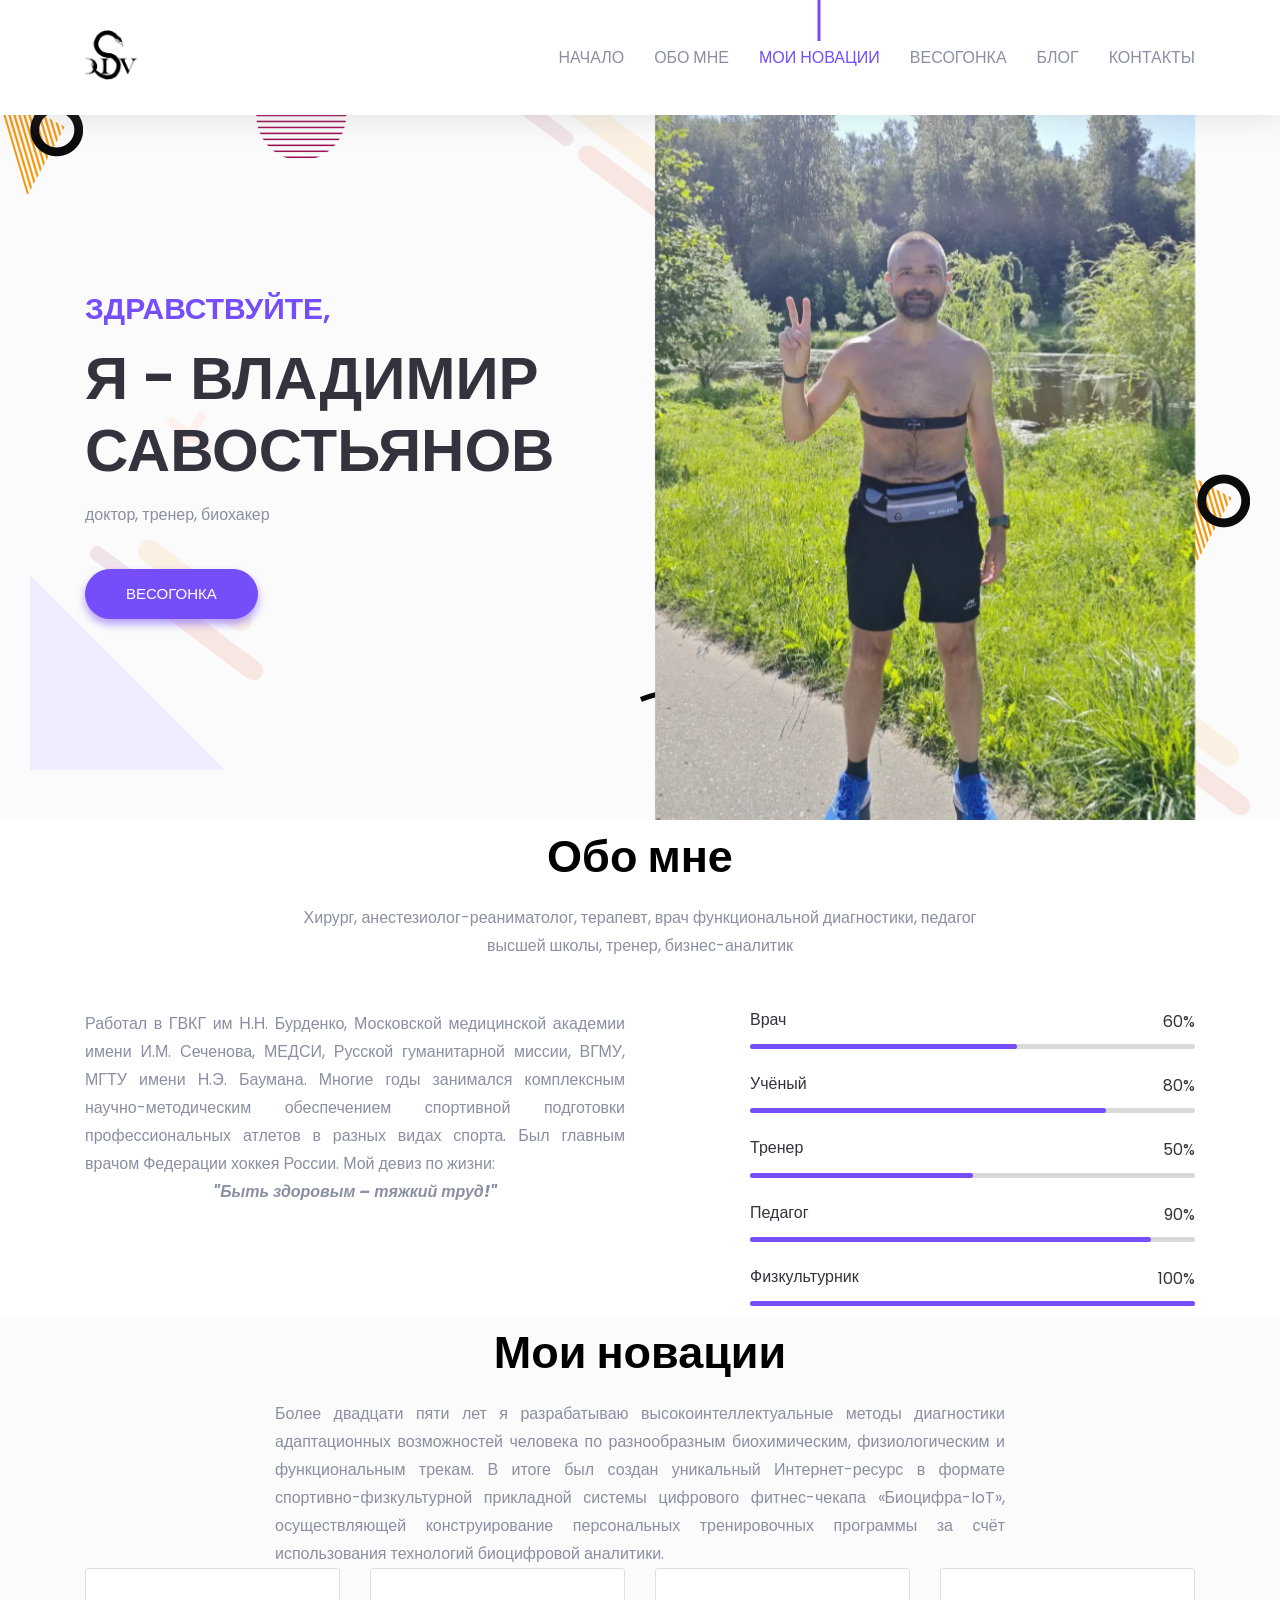
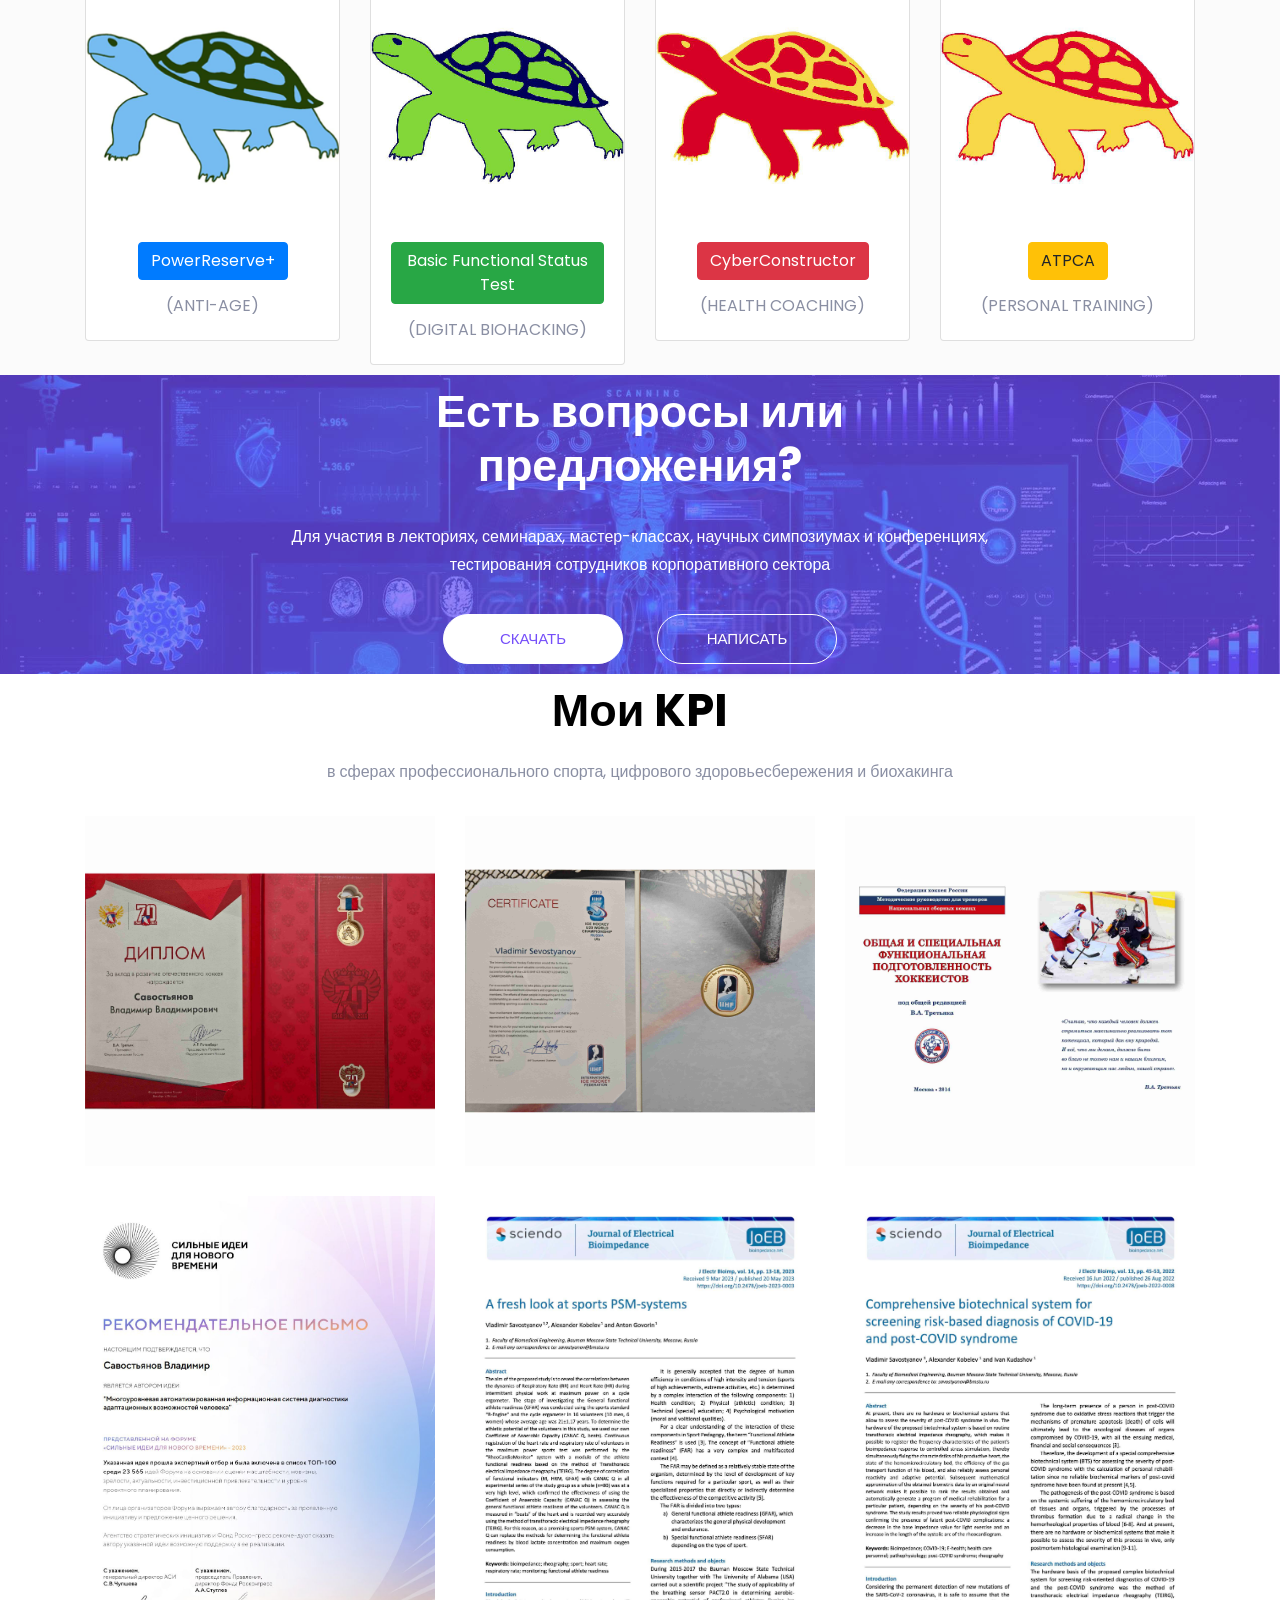
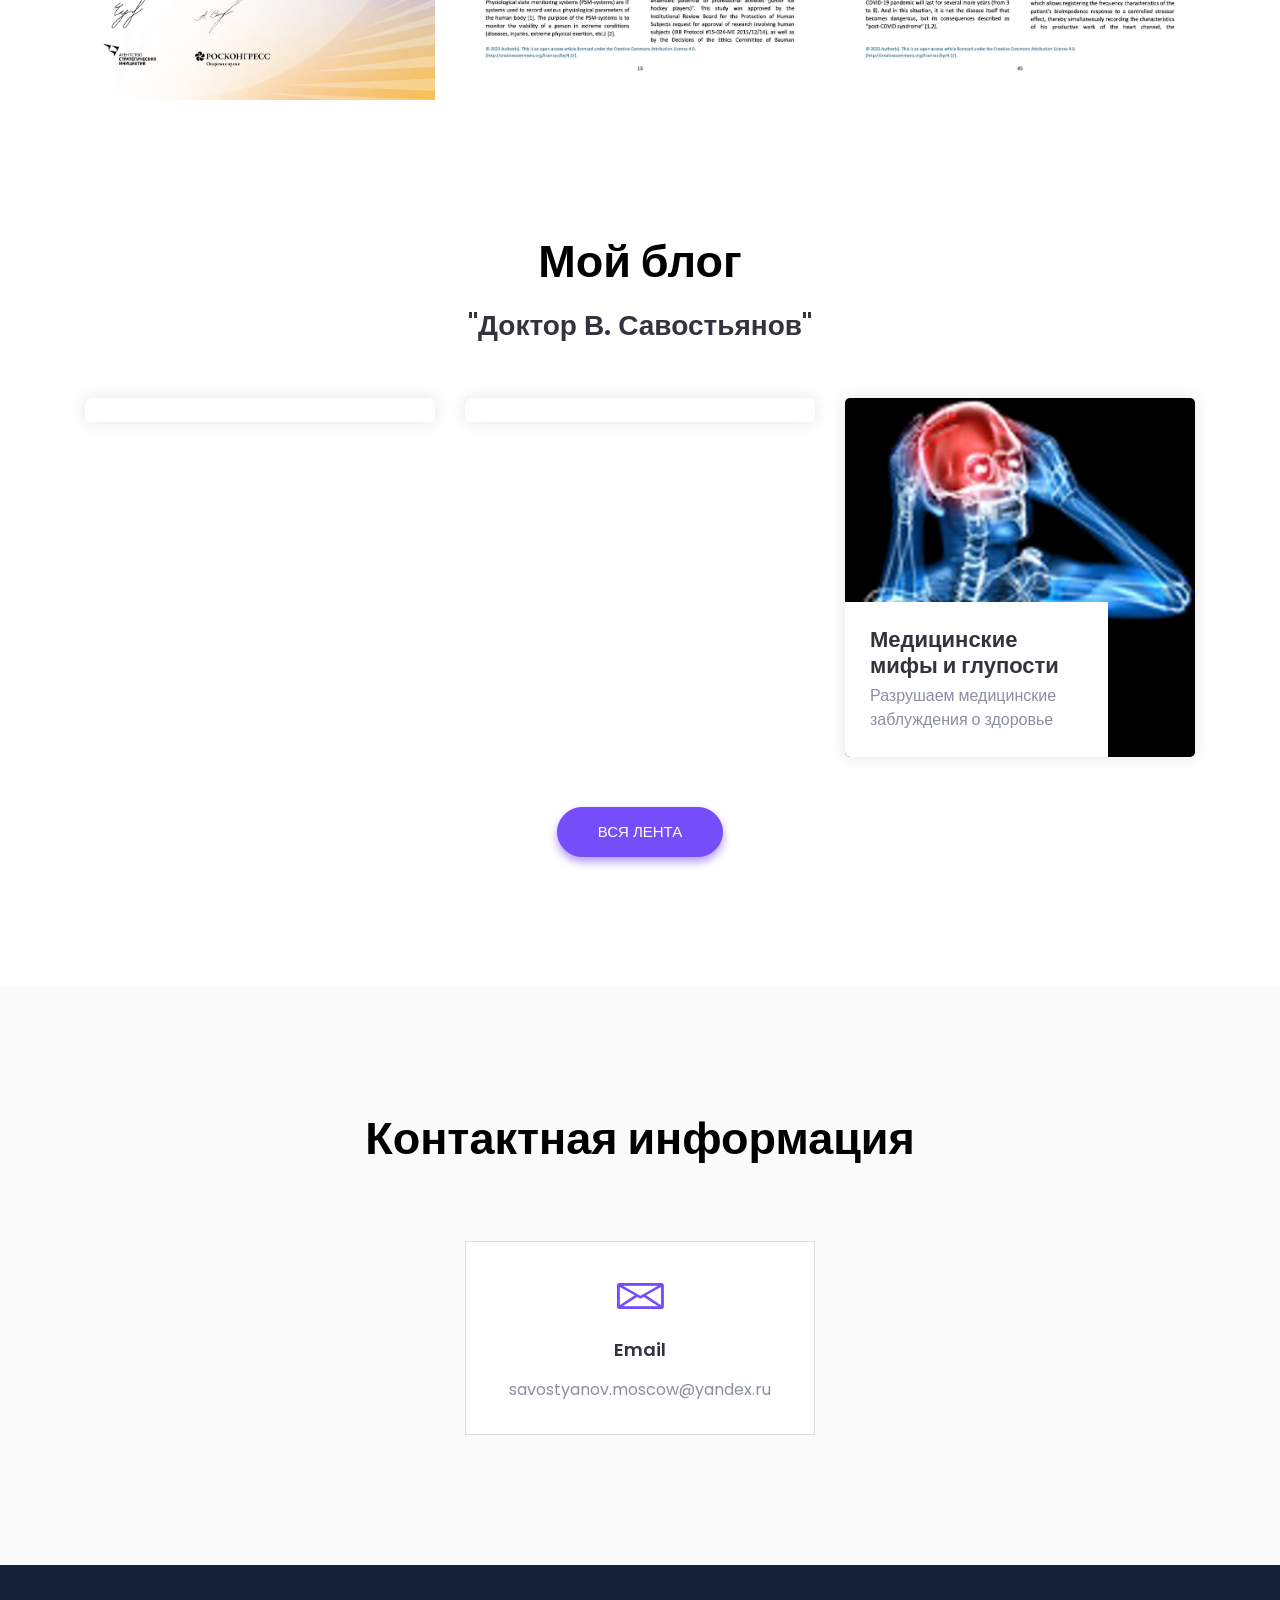
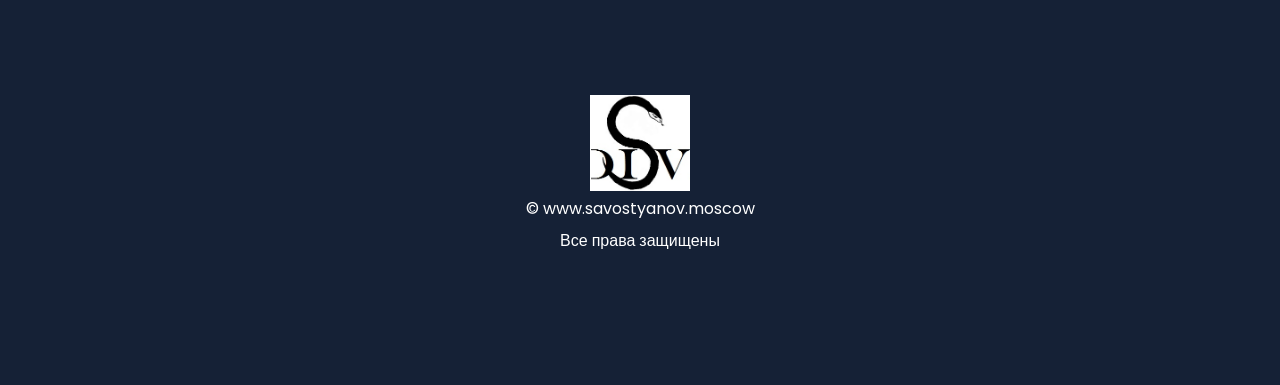
==== public/index.html @ 4d0d2331 "Прямая ссылка не весогонку" ====
<!doctype html>
<html lang="ru">

<head>
    <meta name="zen-verification" content="6lrHjLiqkVqxU0MPZqugRyTqF9moYtNWx3b9Vv2eYF2Hnk0S0k5BvB0icIFzKDBN"/>
    <!--====== Required meta tags ======-->
    <meta charset="utf-8">
    <meta http-equiv="x-ua-compatible" content="ie=edge">
    <meta name="description" content="Персональный сайт профессора Владимира Савостьянова">
    <meta name="author" content="Владимир Савостьянов">
    <meta name="viewport" content="width=device-width, initial-scale=1, shrink-to-fit=no">

    <title>Владимир Савостьянов</title>

    <!--====== Favicon Icon ======-->

    <link rel="apple-touch-icon" sizes="180x180" href="/apple-touch-icon.png">
    <link rel="icon" type="image/png" sizes="32x32" href="/favicon-32x32.png">
    <link rel="icon" type="image/png" sizes="16x16" href="/favicon-16x16.png">
    <link rel="manifest" href="/site.webmanifest">
    <meta name="msapplication-TileColor" content="#da532c">
    <meta name="theme-color" content="#ffffff">

    <!--====== Bootstrap css ======-->
    <link rel="stylesheet" href="assets/css/bootstrap.min.css">

    <!--====== Line Icons css ======-->
    <link rel="stylesheet" href="assets/css/LineIcons.css">

    <!--====== Magnific Popup css ======-->
    <link rel="stylesheet" href="assets/css/magnific-popup.css">

    <!--====== Default css ======-->
    <link rel="stylesheet" href="assets/css/default.css">

    <!--====== Style css ======-->
    <link rel="stylesheet" href="assets/css/style.css">
</head>

<body>

<!--====== PRELOADER PART START ======-->

<div class="preloader">
    <div class="loader_34">
        <div class="ytp-spinner">
            <div class="ytp-spinner-container">
                <div class="ytp-spinner-rotator">
                    <div class="ytp-spinner-left">
                        <div class="ytp-spinner-circle"></div>
                    </div>
                    <div class="ytp-spinner-right">
                        <div class="ytp-spinner-circle"></div>
                    </div>
                </div>
            </div>
        </div>
    </div>
</div>

<!--====== PRELOADER ENDS START ======-->

<!--====== HEADER PART START ======-->

<header id="home" class="header-area">
    <div class="navigation fixed-top">
        <div class="container">
            <div class="row">
                <div class="col-lg-12">
                    <nav class="navbar navbar-expand-lg">
                        <a class="navbar-brand" href="index.html">
                            <img src="assets/images/logo.png" alt="Logo" height="50">
                        </a> <!-- Logo -->
                        <button class="navbar-toggler" type="button" data-toggle="collapse"
                                data-target="#navbarSupportedContent" aria-controls="navbarSupportedContent"
                                aria-expanded="false" aria-label="Toggle navigation">
                            <span class="toggler-icon"></span>
                            <span class="toggler-icon"></span>
                            <span class="toggler-icon"></span>
                        </button>

                        <div class="collapse navbar-collapse" id="navbarSupportedContent">
                            <ul class="navbar-nav ml-auto">
                                <li class="nav-item active"><a class="page-scroll" href="#home">Начало</a></li>
                                <li class="nav-item"><a class="page-scroll" href="#about">Обо мне</a></li>
                                <li class="nav-item"><a class="page-scroll" href="#service">Мои новации</a></li>
                                <li class="nav-item"><a class="page-scroll" href="#pricing">ВЕСОГОНКА</a></li>
                                <li class="nav-item"><a class="page-scroll" href="#blog">Блог</a></li>
                                <li class="nav-item"><a class="page-scroll" href="#contact">Контакты</a></li>
                            </ul>
                        </div> <!-- navbar collapse -->
                    </nav> <!-- navbar -->
                </div>
            </div> <!-- row -->
        </div> <!-- container -->
    </div> <!-- navigation -->

    <div id="parallax" class="header-content d-flex align-items-center">
        <div class="header-shape shape-one layer" data-depth="0.10">
            <img src="assets/images/banner/shape/shape-1.png" alt="Shape">
        </div> <!-- header shape -->
        <div class="header-shape shape-tow layer" data-depth="0.30">
            <img src="assets/images/banner/shape/shape-2.png" alt="Shape">
        </div> <!-- header shape -->
        <div class="header-shape shape-three layer" data-depth="0.40">
            <img src="assets/images/banner/shape/shape-3.png" alt="Shape">
        </div> <!-- header shape -->
        <div class="header-shape shape-fore layer" data-depth="0.60">
            <img src="assets/images/banner/shape/shape-2.png" alt="Shape">
        </div> <!-- header shape -->
        <div class="header-shape shape-five layer" data-depth="0.20">
            <img src="assets/images/banner/shape/shape-1.png" alt="Shape">
        </div> <!-- header shape -->
        <div class="header-shape shape-six layer" data-depth="0.15">
            <img src="assets/images/banner/shape/shape-4.png" alt="Shape">
        </div> <!-- header shape -->
        <div class="header-shape shape-seven layer" data-depth="0.50">
            <img src="assets/images/banner/shape/shape-5.png" alt="Shape">
        </div> <!-- header shape -->
        <div class="header-shape shape-eight layer" data-depth="0.40">
            <img src="assets/images/banner/shape/shape-3.png" alt="Shape">
        </div> <!-- header shape -->
        <div class="header-shape shape-nine layer" data-depth="0.20">
            <img src="assets/images/banner/shape/shape-6.png" alt="Shape">
        </div> <!-- header shape -->
        <div class="header-shape shape-ten layer" data-depth="0.30">
            <img src="assets/images/banner/shape/shape-3.png" alt="Shape">
        </div> <!-- header shape -->
        <div class="container">
            <div class="row align-items-center">
                <div class="col-xl-5 col-lg-6">
                    <div class="header-content-right">
                        <h4 class="sub-title">Здравствуйте, </h4>
                        <h1 class="title">
                            <span style="white-space: nowrap;">я - Владимир</span>
                            Савостьянов
                        </h1>
                        <p>
                            доктор, тренер, биохакер
                        </p>
                        <a class="main-btn" href="https://powerreserve.ru/?executantUUID=098f6bcd-4621-3373-8ade-4e832627b4f6">ВЕСОГОНКА</a>
                    </div> <!-- header content right -->
                </div>
                <div class="col-lg-6 offset-xl-1">
                    <div class="d-none d-lg-block">
                        <img src="assets/images/banner/hero1.jpg" alt="Владимир Савостьянов">
                    </div> <!-- header image -->
                </div>
            </div> <!-- row -->
        </div> <!-- container -->
    </div> <!-- header content -->
</header>

<!--====== HEADER PART ENDS ======-->

<!--====== ABOUT PART START ======-->

<section id="about" class="about-area pt-10 pb-10">
    <div class="container">
        <div class="row justify-content-center">
            <div class="col-lg-8">
                <div class="section-title text-center">
                    <h2 class="title">Обо мне</h2>
                    <p>
                        Хирург, анестезиолог-реаниматолог, терапевт, врач функциональной диагностики, педагог высшей
                        школы, тренер, бизнес-аналитик
                    </p>
                </div> <!-- section title -->
            </div>
        </div> <!-- row -->
        <div class="row">
            <div class="col-lg-6">
                <div class="about-content mt-50">
                    <p class="text-justify">Работал в ГВКГ им Н.Н. Бурденко, Московской медицинской академии имени И.М.
                        Сеченова, МЕДСИ, Русской гуманитарной миссии, ВГМУ, МГТУ имени Н.Э. Баумана.
                        Многие годы занимался комплексным научно-методическим обеспечением спортивной подготовки
                        профессиональных атлетов в разных видах спорта. Был главным врачом Федерации хоккея России.
                        Мой девиз по жизни:
                    </p>
                    <p class="text-center">
                        <cite class="font-weight-bold">
                            "Быть здоровым – тяжкий труд!"
                        </cite>
                    </p>
                </div> <!-- about content -->
            </div>
            <div class="col-xl-5 offset-xl-1 col-lg-6">
                <div class="about-skills pt-25">
                    <div class="skill-item mt-25">
                        <div class="skill-header">
                            <h6 class="skill-title">Врач</h6>
                            <div class="skill-percentage">
                                <div class="count-box counted">
                                    <span class="counter">60</span>
                                </div>
                                %
                            </div>
                        </div>
                        <div class="skill-bar">
                            <div class="bar-inner">
                                <div class="bar progress-line" data-width="60"></div>
                            </div>
                        </div>
                    </div> <!-- skill item -->
                    <div class="skill-item mt-25">
                        <div class="skill-header">
                            <h6 class="skill-title">Учёный</h6>
                            <div class="skill-percentage">
                                <div class="count-box counted">
                                    <span class="counter">80</span>
                                </div>
                                %
                            </div>
                        </div>
                        <div class="skill-bar">
                            <div class="bar-inner">
                                <div class="bar progress-line" data-width="80"></div>
                            </div>
                        </div>
                    </div> <!-- skill item -->
                    <div class="skill-item mt-25">
                        <div class="skill-header">
                            <h6 class="skill-title">Тренер</h6>
                            <div class="skill-percentage">
                                <div class="count-box counted">
                                    <span class="counter">50</span>
                                </div>
                                %
                            </div>
                        </div>
                        <div class="skill-bar">
                            <div class="bar-inner">
                                <div class="bar progress-line" data-width="50"></div>
                            </div>
                        </div>
                    </div> <!-- skill item -->
                    <div class="skill-item mt-25">
                        <div class="skill-header">
                            <h6 class="skill-title">Педагог</h6>
                            <div class="skill-percentage">
                                <div class="count-box counted">
                                    <span class="counter">90</span>
                                </div>
                                %
                            </div>
                        </div>
                        <div class="skill-bar">
                            <div class="bar-inner">
                                <div class="bar progress-line" data-width="90"></div>
                            </div>
                        </div>
                    </div> <!-- skill item -->
                    <div class="skill-item mt-25">
                        <div class="skill-header">
                            <h6 class="skill-title">Физкультурник</h6>
                            <div class="skill-percentage">
                                <div class="count-box counted">
                                    <span class="counter">100</span>
                                </div>
                                %
                            </div>
                        </div>
                        <div class="skill-bar">
                            <div class="bar-inner">
                                <div class="bar progress-line" data-width="100"></div>
                            </div>
                        </div>
                    </div> <!-- skill item -->
                </div> <!-- about skills -->
            </div>
        </div> <!-- row -->
    </div> <!-- container -->
</section>

<!--====== ABOUT PART ENDS ======-->

<!--====== SERVICES PART START ======-->

<section id="service" class="services-area gray-bg pt-10 pb-10">
    <div class="container">
        <div class="row justify-content-center">
            <div class="col-lg-8">
                <div class="section-title text-center">
                    <h2 class="title">Мои новации</h2>
                </div> <!-- section title -->
                <div class="section-title text-justify">
                    <p>
                        Более двадцати пяти лет я разрабатываю высокоинтеллектуальные методы диагностики адаптационных
                        возможностей человека по разнообразным биохимическим, физиологическим и функциональным трекам. В
                        итоге был создан уникальный Интернет-ресурс в формате спортивно-физкультурной прикладной системы
                        цифрового фитнес-чекапа «Биоцифра-IoT», осуществляющей конструирование персональных
                        тренировочных программы за счёт использования технологий биоцифровой аналитики.
                    </p>
                </div> <!-- section title -->
            </div>
        </div> <!-- row -->
        <div class="row g-4">
            <div class="col-lg-3 col-md-6">
                <div class="card text-center">
                    <img src="assets/images/1.png" class="card-img-top" alt="PowerReserve+ (ANTI-AGE)">
                    <div class="card-body">
                        <h5 class="card-title"><a href="assets/content/1.pdf" class="btn btn-primary">PowerReserve+</a>
                        </h5>
                        <p class="card-text">(ANTI-AGE)</p>
                    </div>
                </div>
            </div>
            <div class="col-lg-3 col-md-6">
                <div class="card text-center">
                    <img src="assets/images/3.png" class="card-img-top"
                         alt="Basic Functional Status Test (DIGITAL BIOHACKING)">
                    <div class="card-body">
                        <h5 class="card-title"><a href="assets/content/3.pdf" class="btn btn-success">Basic Functional
                            Status Test</a></h5>
                        <p class="card-text">(DIGITAL BIOHACKING)</p>
                    </div>
                </div>
            </div>
            <div class="col-lg-3 col-md-6">
                <div class="card text-center">
                    <img src="assets/images/2.png" class="card-img-top" alt="CyberConstructor (HEALTH COACHING)">
                    <div class="card-body">
                        <h5 class="card-title"><a href="assets/content/2.pdf"
                                                  class="btn btn-danger">CyberConstructor</a></h5>
                        <p class="card-text">(HEALTH COACHING)</p>
                    </div>
                </div>
            </div>
            <div class="col-lg-3 col-md-6">
                <div class="card text-center">
                    <img src="assets/images/4.png" class="card-img-top" alt="ATPCA (PERSONAL TRAINING)">
                    <div class="card-body">
                        <h5 class="card-title"><a href="assets/content/4.pdf" class="btn btn-warning">ATPCA</a></h5>
                        <p class="card-text">(PERSONAL TRAINING)</p>
                    </div>
                </div>
            </div>
        </div>
    </div> <!-- container -->
</section>

<!--====== SERVICES PART ENDS ======-->

<!--====== CALL TO ACTION PART START ======-->

<section id="call-to-action" class="call-to-action pt-10 pb-10 bg_cover"
         style="background-image: url(assets/images/call-to-action.jpg)">
    <div class="container">
        <div class="row justify-content-center">
            <div class="col-xl-8 col-lg-9">
                <div class="call-action-content text-center">
                    <h2 class="action-title">Есть вопросы или предложения?</h2>
                    <p>
                        Для участия в лекториях, семинарах, мастер-классах, научных симпозиумах и конференциях,
                        тестирования сотрудников корпоративного сектора
                    </p>
                    <ul>
                        <li><a class="main-btn custom" href="assets/content/БИОЦИФРА-IoT.pdf">Скачать</a></li>
                        <li><a class="main-btn custom-2" href="mailto:savostyanov.moscow@yandex.ru">Написать</a></li>
                    </ul>
                </div> <!-- call action content -->
            </div>
        </div> <!-- row -->
    </div> <!-- container -->
</section>

<!--====== CALL TO ACTION PART ENDS ======-->

<!--====== WORK PART START ======-->

<section id="work" class="work-area pt-10 pb-10">
    <div class="container">
        <div class="row justify-content-center">
            <div class="col-lg-8">
                <div class="section-title text-center">
                    <h2 class="title">Мои KPI</h2>
                </div> <!-- section title -->
                <div class="section-title text-center">
                    <p>в сферах профессионального спорта, цифрового здоровьесбережения и биохакинга</p>
                </div> <!-- section title -->
            </div>
        </div> <!-- row -->
        <div class="row">
            <div class="col-lg-4 col-md-6 col-sm-6">
                <div class="single-work text-center mt-30">
                    <div class="work-image">
                        <img src="assets/images/work/w-1.jpg" alt="work">
                    </div>
                    <div class="work-overlay">
                        <div class="work-content">
                            <h3 class="work-title">Диплом ФХР</h3>
                            <ul>
                                <li><a class="image-popup" href="assets/images/work/w-1.jpg"><i
                                        class="lni-plus"></i></a></li>
                            </ul>
                        </div>
                    </div>
                </div> <!-- single work -->
            </div>
            <div class="col-lg-4 col-md-6 col-sm-6">
                <div class="single-work text-center mt-30">
                    <div class="work-image">
                        <img src="assets/images/work/w-2.jpg" alt="work">
                    </div>
                    <div class="work-overlay">
                        <div class="work-content">
                            <h3 class="work-title">IIHF Certificate</h3>
                            <ul>
                                <li><a class="image-popup" href="assets/images/work/w-2.jpg"><i
                                        class="lni-plus"></i></a></li>
                            </ul>
                        </div>
                    </div>
                </div> <!-- single work -->
            </div>
            <div class="col-lg-4 col-md-6 col-sm-6">
                <div class="single-work text-center mt-30">
                    <div class="work-image">
                        <img src="assets/images/work/w-3.jpg" alt="work">
                    </div>
                    <div class="work-overlay">
                        <div class="work-content">
                            <h3 class="work-title">Методичка ФХР</h3>
                            <ul>
                                <li><a class="image-popup" href="assets/images/work/w-3.jpg"><i
                                        class="lni-plus"></i></a></li>
                                <li><a href="https://fhr.ru/upload/iblock/24d/obshaya-i-spec-funkc-podgotovlennost.pdf"><i
                                        class="lni-link"></i></a></li>
                            </ul>
                        </div>
                    </div>
                </div> <!-- single work -->
            </div>
            <div class="col-lg-4 col-md-6 col-sm-6">
                <div class="single-work text-center mt-30">
                    <div class="work-image">
                        <img src="assets/images/work/w-4.jpg" alt="work">
                    </div>
                    <div class="work-overlay">
                        <div class="work-content">
                            <h3 class="work-title">Рекомендательное письмо</h3>
                            <ul>
                                <li><a class="image-popup" href="assets/images/work/w-4.jpg"><i
                                        class="lni-plus"></i></a></li>
                            </ul>
                        </div>
                    </div>
                </div> <!-- single work -->
            </div>
            <div class="col-lg-4 col-md-6 col-sm-6">
                <div class="single-work text-center mt-30">
                    <div class="work-image">
                        <img src="assets/images/work/w-5.jpg" alt="work">
                    </div>
                    <div class="work-overlay">
                        <div class="work-content">
                            <h3 class="work-title">PSM-systems</h3>
                            <ul>
                                <li><a class="image-popup" href="assets/images/work/w-5.jpg"><i
                                        class="lni-plus"></i></a></li>
                                <li><a href="https://sciendo.com/article/10.2478/joeb-2023-0003?tab=pdf-preview"><i
                                        class="lni-link"></i></a></li>
                            </ul>
                        </div>
                    </div>
                </div> <!-- single work -->
            </div>
            <div class="col-lg-4 col-md-6 col-sm-6">
                <div class="single-work text-center mt-30">
                    <div class="work-image">
                        <img src="assets/images/work/w-6.jpg" alt="work">
                    </div>
                    <div class="work-overlay">
                        <div class="work-content">
                            <h3 class="work-title">Post-COVID</h3>
                            <ul>
                                <li><a class="image-popup" href="assets/images/work/w-6.jpg"><i
                                        class="lni-plus"></i></a></li>
                                <li><a href="https://sciendo.com/article/10.2478/joeb-2022-0008?tab=pdf-preview"><i
                                        class="lni-link"></i></a></li>
                            </ul>
                        </div>
                    </div>
                </div> <!-- single work -->
            </div>
        </div> <!-- row -->
    </div> <!-- container -->
</section>

<!--====== WORK PART ENDS ======-->

<!--====== BLOG PART START ======-->

<section id="blog" class="blog-area pt-125 pb-130">
    <div class="container">
        <div class="row justify-content-center">
            <div class="col-lg-8">
                <div class="section-title text-center pb-25">
                    <h2 class="title">Мой блог</h2>
                    <h3 class="sub-title">
                        "Доктор В. Савостьянов"
                    </h3>
                </div> <!-- section title -->
            </div>
        </div> <!-- row -->
        <div class="row justify-content-center">
            <div class="col-lg-4 col-md-8 col-sm-9">
                <div class="single-blog mt-30">
                    <div class="blog-image">
                        <img src="https://avatars.dzeninfra.ru/get-zen-logos/271828/pubsuite_e62339b2-1b18-4004-844a-8c713379ecfe_658bf7e3a9f964235be07676/xh"
                             alt="Биохакинг">
                    </div>
                    <div class="blog-content">
                        <h4 class="blog-title"><a
                                href="https://dzen.ru/suite/7a734010-3d9c-4efe-8fca-8d0c76828e6b?share_to=link">Биохакинг</a>
                        </h4>
                        <span>Про активное долголетие без болезней</span>
                    </div>
                </div> <!-- single blog -->
            </div>
            <div class="col-lg-4 col-md-8 col-sm-9">
                <div class="single-blog mt-30">
                    <div class="blog-image">
                        <img src="https://avatars.dzeninfra.ru/get-zen-logos/271828/pubsuite_ec1a7db6-4997-460f-90e1-3f00d8863eb2_658b33ae4c84741ddd9b2475/xh"
                             alt="City Trail Racing">
                    </div>
                    <div class="blog-content">
                        <h4 class="blog-title"><a
                                href="https://dzen.ru/suite/c8d51b4a-c7fd-4928-9b7f-396b1b7c2fe3?share_to=link">City
                            Trail Racing</a></h4>
                        <span>Только для подписчиков</span>
                    </div>
                </div> <!-- single blog -->
            </div>
            <div class="col-lg-4 col-md-8 col-sm-9">
                <div class="single-blog mt-30">
                    <div class="blog-image">
                        <img src="assets/images/blog/b-4.jpg"
                             alt="Медицинские мифы и глупости">
                    </div>
                    <div class="blog-content">
                        <h4 class="blog-title"><a
                                href="https://dzen.ru/suite/a7e223a0-8348-46c5-924f-5b94a21066e5?share_to=link">Медицинские
                            мифы и глупости</a></h4>
                        <span>Разрушаем медицинские заблуждения о здоровье</span>
                    </div>
                </div> <!-- single blog -->
            </div>
        </div>
         <!-- row -->
        <div class="row">
            <div class="col-lg-12">
                <div class="blog-more text-center mt-50">
                    <a class="main-btn" href="https://dzen.ru/id/5cff7e2d00580200ae7317d3?share_to=link">Вся лента</a>
                </div> <!-- blog more -->
            </div>
        </div> <!-- row -->
    </div> <!-- container -->
</section>

<!--====== BLOG PART ENDS ======-->

<!--====== CONTACT PART START ======-->

<section id="contact" class="contact-area pt-125 pb-130 gray-bg">
    <div class="container">
        <div class="row justify-content-center">
            <div class="col-lg-8">
                <div class="section-title text-center pb-25">
                    <h2 class="title">Контактная информация</h2>
                </div> <!-- section title -->
            </div>
        </div> <!-- row -->
        <div class="row justify-content-center">
            <div class="col-lg-4 col-md-6 col-sm-7">
                <div class="contact-box text-center mt-30">
                    <div class="contact-icon">
                        <i class="lni-envelope"></i>
                    </div>
                    <div class="contact-content">
                        <h6 class="contact-title">Email</h6>
                        <p>savostyanov.moscow@yandex.ru</p>
                    </div>
                </div> <!-- contact box -->
            </div>
        </div> <!-- row -->
    </div> <!-- container -->
</section>

<!--====== CONTACT PART ENDS ======-->

<!--====== FOOTER PART START ======-->

<footer id="footer" class="footer-area">
    <div class="footer-widget pt-130 pb-130">
        <div class="container">
            <div class="row justify-content-center">
                <div class="col-lg-8">
                    <div class="footer-content text-center">
                        <a href="index.html">
                            <img src="assets/images/logo.png" width="100" alt="Logo">
                        </a>
                        <p class="mt-1">© www.savostyanov.moscow</p>
                        <p class="mt-1">Все права защищены</p>
                    </div> <!-- footer content -->
                </div>
            </div> <!-- row -->
        </div> <!-- container -->
    </div> <!-- footer widget -->
</footer>

<!--====== FOOTER PART ENDS ======-->

<!--====== BACK TOP TOP PART START ======-->

<a href="#" class="back-to-top"><i class="lni-chevron-up"></i></a>

<!--====== BACK TOP TOP PART ENDS ======-->


<!--====== jquery js ======-->
<script src="assets/js/vendor/modernizr-3.6.0.min.js"></script>
<script src="assets/js/vendor/jquery-1.12.4.min.js"></script>

<!--====== Bootstrap js ======-->
<script src="assets/js/bootstrap.min.js"></script>
<script src="assets/js/popper.min.js"></script>

<!--====== Magnific Popup js ======-->
<script src="assets/js/jquery.magnific-popup.min.js"></script>

<!--====== Parallax js ======-->
<script src="assets/js/parallax.min.js"></script>

<!--====== Counter Up js ======-->
<script src="assets/js/waypoints.min.js"></script>
<script src="assets/js/jquery.counterup.min.js"></script>


<!--====== Appear js ======-->
<script src="assets/js/jquery.appear.min.js"></script>

<!--====== Scrolling js ======-->
<script src="assets/js/scrolling-nav.js"></script>
<script src="assets/js/jquery.easing.min.js"></script>


<!--====== Main js ======-->
<script src="assets/js/main.js"></script>
</body>

</html>
---- public/assets/css/default.css ----
/* Deafult Margin & Padding */
/*-- Margin Top --*/
.mt-5 {
	margin-top: 5px;
}
.mt-10 {
	margin-top: 10px;
}
.mt-15 {
	margin-top: 15px;
}
.mt-20 {
	margin-top: 20px;
}
.mt-25 {
	margin-top: 25px;
}
.mt-30 {
	margin-top: 30px;
}
.mt-35 {
	margin-top: 35px;
}
.mt-40 {
	margin-top: 40px;
}
.mt-45 {
	margin-top: 45px;
}
.mt-50 {
	margin-top: 50px;
}
.mt-55 {
	margin-top: 55px;
}
.mt-60 {
	margin-top: 60px;
}
.mt-65 {
	margin-top: 65px;
}
.mt-70 {
	margin-top: 70px;
}
.mt-75 {
	margin-top: 75px;
}
.mt-80 {
	margin-top: 80px;
}
.mt-85 {
	margin-top: 85px;
}
.mt-90 {
	margin-top: 90px;
}
.mt-95 {
	margin-top: 95px;
}
.mt-100 {
	margin-top: 100px;
}
.mt-105 {
	margin-top: 105px;
}
.mt-110 {
	margin-top: 110px;
}
.mt-115 {
	margin-top: 115px;
}
.mt-120 {
	margin-top: 120px;
}
.mt-125 {
	margin-top: 125px;
}
.mt-130 {
	margin-top: 130px;
}
.mt-135 {
	margin-top: 135px;
}
.mt-140 {
	margin-top: 140px;
}
.mt-145 {
	margin-top: 145px;
}
.mt-150 {
	margin-top: 150px;
}
.mt-155 {
	margin-top: 155px;
}
.mt-160 {
	margin-top: 160px;
}
.mt-165 {
	margin-top: 165px;
}
.mt-170 {
	margin-top: 170px;
}
.mt-175 {
	margin-top: 175px;
}
.mt-180 {
	margin-top: 180px;
}
.mt-185 {
	margin-top: 185px;
}
.mt-190 {
	margin-top: 190px;
}
.mt-195 {
	margin-top: 195px;
}
.mt-200 {
	margin-top: 200px;
}
/*-- Margin Bottom --*/

.mb-5 {
	margin-bottom: 5px;
}
.mb-10 {
	margin-bottom: 10px;
}
.mb-15 {
	margin-bottom: 15px;
}
.mb-20 {
	margin-bottom: 20px;
}
.mb-25 {
	margin-bottom: 25px;
}
.mb-30 {
	margin-bottom: 30px;
}
.mb-35 {
	margin-bottom: 35px;
}
.mb-40 {
	margin-bottom: 40px;
}
.mb-45 {
	margin-bottom: 45px;
}
.mb-50 {
	margin-bottom: 50px;
}
.mb-55 {
	margin-bottom: 55px;
}
.mb-60 {
	margin-bottom: 60px;
}
.mb-65 {
	margin-bottom: 65px;
}
.mb-70 {
	margin-bottom: 70px;
}
.mb-75 {
	margin-bottom: 75px;
}
.mb-80 {
	margin-bottom: 80px;
}
.mb-85 {
	margin-bottom: 85px;
}
.mb-90 {
	margin-bottom: 90px;
}
.mb-95 {
	margin-bottom: 95px;
}
.mb-100 {
	margin-bottom: 100px;
}
.mb-105 {
	margin-bottom: 105px;
}
.mb-110 {
	margin-bottom: 110px;
}
.mb-115 {
	margin-bottom: 115px;
}
.mb-120 {
	margin-bottom: 120px;
}
.mb-125 {
	margin-bottom: 125px;
}
.mb-130 {
	margin-bottom: 130px;
}
.mb-135 {
	margin-bottom: 135px;
}
.mb-140 {
	margin-bottom: 140px;
}
.mb-145 {
	margin-bottom: 145px;
}
.mb-150 {
	margin-bottom: 150px;
}
.mb-155 {
	margin-bottom: 155px;
}
.mb-160 {
	margin-bottom: 160px;
}
.mb-165 {
	margin-bottom: 165px;
}
.mb-170 {
	margin-bottom: 170px;
}
.mb-175 {
	margin-bottom: 175px;
}
.mb-180 {
	margin-bottom: 180px;
}
.mb-185 {
	margin-bottom: 185px;
}
.mb-190 {
	margin-bottom: 190px;
}
.mb-195 {
	margin-bottom: 195px;
}
.mb-200 {
	margin-bottom: 200px;
}
/*-- margin left --*/
.ml-5 {
	margin-left: 5px;
}
.ml-10 {
	margin-left: 10px;
}
.ml-15 {
	margin-left: 15px;
}
.ml-20 {
	margin-left: 20px;
}
.ml-25 {
	margin-left: 25px;
}
.ml-30 {
	margin-left: 30px;
}
.ml-35 {
	margin-left: 35px;
}
.ml-40 {
	margin-left: 40px;
}
.ml-45 {
	margin-left: 45px;
}
.ml-50 {
	margin-left: 50px;
}
.ml-55 {
	margin-left: 55px;
}
.ml-60 {
	margin-left: 60px;
}
.ml-65 {
	margin-left: 65px;
}
.ml-70 {
	margin-left: 70px;
}
.ml-75 {
	margin-left: 75px;
}
.ml-80 {
	margin-left: 80px;
}
.ml-85 {
	margin-left: 85px;
}
.ml-90 {
	margin-left: 90px;
}
.ml-95 {
	margin-left: 95px;
}
.ml-100 {
	margin-left: 100px;
}
.ml-105 {
	margin-left: 105px;
}
.ml-110 {
	margin-left: 110px;
}
.ml-115 {
	margin-left: 115px;
}
.ml-120 {
	margin-left: 120px;
}
.ml-125 {
	margin-left: 125px;
}
.ml-130 {
	margin-left: 130px;
}
.ml-135 {
	margin-left: 135px;
}
.ml-140 {
	margin-left: 140px;
}
.ml-145 {
	margin-left: 145px;
}
.ml-150 {
	margin-left: 150px;
}
.ml-155 {
	margin-left: 155px;
}
.ml-160 {
	margin-left: 160px;
}
.ml-165 {
	margin-left: 165px;
}
.ml-170 {
	margin-left: 170px;
}
.ml-175 {
	margin-left: 175px;
}
.ml-180 {
	margin-left: 180px;
}
.ml-185 {
	margin-left: 185px;
}
.ml-190 {
	margin-left: 190px;
}
.ml-195 {
	margin-left: 195px;
}
.ml-200 {
	margin-left: 200px;
}
/*-- margin right --*/
.mr-5 {
	margin-right: 5px;
}
.mr-10 {
	margin-right: 10px;
}
.mr-15 {
	margin-right: 15px;
}
.mr-20 {
	margin-right: 20px;
}
.mr-25 {
	margin-right: 25px;
}
.mr-30 {
	margin-right: 30px;
}
.mr-35 {
	margin-right: 35px;
}
.mr-40 {
	margin-right: 40px;
}
.mr-45 {
	margin-right: 45px;
}
.mr-50 {
	margin-right: 50px;
}
.mr-55 {
	margin-right: 55px;
}
.mr-60 {
	margin-right: 60px;
}
.mr-65 {
	margin-right: 65px;
}
.mr-70 {
	margin-right: 70px;
}
.mr-75 {
	margin-right: 75px;
}
.mr-80 {
	margin-right: 80px;
}
.mr-85 {
	margin-right: 85px;
}
.mr-90 {
	margin-right: 90px;
}
.mr-95 {
	margin-right: 95px;
}
.mr-100 {
	margin-right: 100px;
}
.mr-105 {
	margin-right: 105px;
}
.mr-110 {
	margin-right: 110px;
}
.mr-115 {
	margin-right: 115px;
}
.mr-120 {
	margin-right: 120px;
}
.mr-125 {
	margin-right: 125px;
}
.mr-130 {
	margin-right: 130px;
}
.mr-135 {
	margin-right: 135px;
}
.mr-140 {
	margin-right: 140px;
}
.mr-145 {
	margin-right: 145px;
}
.mr-150 {
	margin-right: 150px;
}
.mr-155 {
	margin-right: 155px;
}
.mr-160 {
	margin-right: 160px;
}
.mr-165 {
	margin-right: 165px;
}
.mr-170 {
	margin-right: 170px;
}
.mr-175 {
	margin-right: 175px;
}
.mr-180 {
	margin-right: 180px;
}
.mr-185 {
	margin-right: 185px;
}
.mr-190 {
	margin-right: 190px;
}
.mr-195 {
	margin-right: 195px;
}
.mr-200 {
	margin-right: 200px;
}


/*-- Padding Top --*/

.pt-5 {
	padding-top: 5px;
}
.pt-10 {
	padding-top: 10px;
}
.pt-15 {
	padding-top: 15px;
}
.pt-20 {
	padding-top: 20px;
}
.pt-25 {
	padding-top: 25px;
}
.pt-30 {
	padding-top: 30px;
}
.pt-35 {
	padding-top: 35px;
}
.pt-40 {
	padding-top: 40px;
}
.pt-45 {
	padding-top: 45px;
}
.pt-50 {
	padding-top: 50px;
}
.pt-55 {
	padding-top: 55px;
}
.pt-60 {
	padding-top: 60px;
}
.pt-65 {
	padding-top: 65px;
}
.pt-70 {
	padding-top: 70px;
}
.pt-75 {
	padding-top: 75px;
}
.pt-80 {
	padding-top: 80px;
}
.pt-85 {
	padding-top: 85px;
}
.pt-90 {
	padding-top: 90px;
}
.pt-95 {
	padding-top: 95px;
}
.pt-100 {
	padding-top: 100px;
}
.pt-105 {
	padding-top: 105px;
}
.pt-110 {
	padding-top: 110px;
}
.pt-115 {
	padding-top: 115px;
}
.pt-120 {
	padding-top: 120px;
}
.pt-125 {
	padding-top: 125px;
}
.pt-130 {
	padding-top: 130px;
}
.pt-135 {
	padding-top: 135px;
}
.pt-140 {
	padding-top: 140px;
}
.pt-145 {
	padding-top: 145px;
}
.pt-150 {
	padding-top: 150px;
}
.pt-155 {
	padding-top: 155px;
}
.pt-160 {
	padding-top: 160px;
}
.pt-165 {
	padding-top: 165px;
}
.pt-170 {
	padding-top: 170px;
}
.pt-175 {
	padding-top: 175px;
}
.pt-180 {
	padding-top: 180px;
}
.pt-185 {
	padding-top: 185px;
}
.pt-190 {
	padding-top: 190px;
}
.pt-195 {
	padding-top: 195px;
}
.pt-200 {
	padding-top: 200px;
}
/*-- Padding Bottom --*/

.pb-5 {
	padding-bottom: 5px;
}
.pb-10 {
	padding-bottom: 10px;
}
.pb-15 {
	padding-bottom: 15px;
}
.pb-20 {
	padding-bottom: 20px;
}
.pb-25 {
	padding-bottom: 25px;
}
.pb-30 {
	padding-bottom: 30px;
}
.pb-35 {
	padding-bottom: 35px;
}
.pb-40 {
	padding-bottom: 40px;
}
.pb-45 {
	padding-bottom: 45px;
}
.pb-50 {
	padding-bottom: 50px;
}
.pb-55 {
	padding-bottom: 55px;
}
.pb-60 {
	padding-bottom: 60px;
}
.pb-65 {
	padding-bottom: 65px;
}
.pb-70 {
	padding-bottom: 70px;
}
.pb-75 {
	padding-bottom: 75px;
}
.pb-80 {
	padding-bottom: 80px;
}
.pb-85 {
	padding-bottom: 85px;
}
.pb-90 {
	padding-bottom: 90px;
}
.pb-95 {
	padding-bottom: 95px;
}
.pb-100 {
	padding-bottom: 100px;
}
.pb-105 {
	padding-bottom: 105px;
}
.pb-110 {
	padding-bottom: 110px;
}
.pb-115 {
	padding-bottom: 115px;
}
.pb-120 {
	padding-bottom: 120px;
}
.pb-125 {
	padding-bottom: 125px;
}
.pb-130 {
	padding-bottom: 130px;
}
.pb-135 {
	padding-bottom: 135px;
}
.pb-140 {
	padding-bottom: 140px;
}
.pb-145 {
	padding-bottom: 145px;
}
.pb-150 {
	padding-bottom: 150px;
}
.pb-155 {
	padding-bottom: 155px;
}
.pb-160 {
	padding-bottom: 160px;
}
.pb-165 {
	padding-bottom: 165px;
}
.pb-170 {
	padding-bottom: 170px;
}
.pb-175 {
	padding-bottom: 175px;
}
.pb-180 {
	padding-bottom: 180px;
}
.pb-185 {
	padding-bottom: 185px;
}
.pb-190 {
	padding-bottom: 190px;
}
.pb-195 {
	padding-bottom: 195px;
}
.pb-200 {
	padding-bottom: 200px;
}

/*-- Padding left --*/

.pl-0 {
	padding-left: 0px;
}
.pl-5 {
	padding-left: 5px;
}
.pl-10 {
	padding-left: 10px;
}
.pl-15 {
	padding-left: 15px;
}
.pl-20 {
	padding-left: 20px;
}
.pl-25 {
	padding-left: 25px;
}
.pl-30 {
	padding-left: 30px;
}
.pl-35 {
	padding-left: 35px;
}
.pl-40 {
	padding-left: 40px;
}
.pl-45 {
	padding-left: 45px;
}
.pl-50 {
	padding-left: 50px;
}
.pl-55 {
	padding-left: 55px;
}
.pl-60 {
	padding-left: 60px;
}
.pl-65 {
	padding-left: 65px;
}
.pl-70 {
	padding-left: 70px;
}
.pl-75 {
	padding-left: 75px;
}
.pl-80 {
	padding-left: 80px;
}
.pl-85 {
	padding-left: 85px;
}
.pl-90 {
	padding-left: 90px;
}
.pl-100 {
	padding-left: 100px;
}
.pl-105 {
	padding-left: 105px;
}
.pl-110 {
	padding-left: 110px;
}
.pl-115 {
	padding-left: 115px;
}
.pl-120 {
	padding-left: 120px;
}
.pl-125 {
	padding-left: 125px;
}
/*-- Padding right --*/

.pr-0 {
	padding-right: 0px;
}
.pr-5 {
	padding-right: 5px;
}
.pr-10 {
	padding-right: 10px;
}
.pr-15 {
	padding-right: 15px;
}
.pr-20 {
	padding-right: 20px;
}
.pr-25 {
	padding-right: 25px;
}
.pr-30 {
	padding-right: 30px;
}
.pr-35 {
	padding-right: 35px;
}
.pr-40 {
	padding-right: 40px;
}
.pr-45 {
	padding-right: 45px;
}
.pr-50 {
	padding-right: 50px;
}
.pr-55 {
	padding-right: 55px;
}
.pr-60 {
	padding-right: 60px;
}
.pr-65 {
	padding-right: 65px;
}
.pr-70 {
	padding-right: 70px;
}
.pr-75 {
	padding-right: 75px;
}
.pr-80 {
	padding-right: 80px;
}
.pr-85 {
	padding-right: 85px;
}
.pr-90 {
	padding-right: 90px;
}
.pr-95 {
	padding-right: 95px;
}
.pr-100 {
	padding-right: 100px;
}
.pr-105 {
	padding-right: 105px;
}
/* Background Color */

.gray-bg {
	background: #fbfbfb;
}
.white-bg {
	background: #fff;
}
.black-bg {
	background: #222;
}
/* Color */

.white {
	color: #fff;
}
.black {
	color: #222;
}
/* black overlay */

[data-overlay] {
	position: relative;
}
[data-overlay]::before {
	background: #000 none repeat scroll 0 0;
	content: "";
	height: 100%;
	left: 0;
	position: absolute;
	top: 0;
	width: 100%;
	z-index: 1;
}
[data-overlay="2"]::before {
	opacity: 0.2;
}
[data-overlay="3"]::before {
	opacity: 0.3;
}
[data-overlay="4"]::before {
	opacity: 0.4;
}
[data-overlay="5"]::before {
	opacity: 0.5;
}
[data-overlay="6"]::before {
	opacity: 0.6;
}
[data-overlay="7"]::before {
	opacity: 0.7;
}
[data-overlay="8"]::before {
	opacity: 0.8;
}
[data-overlay="9"]::before {
	opacity: 0.9;
}
---- public/assets/css/style.css ----
/*-----------------------------------------------------------------------------------

    Template Name: Unfold - Personal Resume & CV Template
    Template URI: site.com
    Description: Unfold Personal Resume & CV Template
    Author: Uideck
    Author URI: https://uideck.com/
    Support: https://uideck.com/support/
    Version: 1.0

-----------------------------------------------------------------------------------

    CSS INDEX
    ===================

    1.COMMON
	2.HEADER
    3.ABOUT
    4.SERVICES
    4.CALL TO ACTION
    5.WORK
    6.PRICING
    7.BLOG
    8.CONTACT
    9.FOOTER
    10.PAGE BANNER
    10.SINGLE BLOG PAGE

-----------------------------------------------------------------------------------*/
/*===========================
    1. COMMON css 
===========================*/
@import url("https://fonts.googleapis.com/css?family=Poppins:400,500,600,700,800");
body {
  font-family: "Poppins", sans-serif;
  font-weight: normal;
  font-style: normal;
  color: #8a8fa3; }

* {
  margin: 0;
  padding: 0;
  -webkit-box-sizing: border-box;
  -moz-box-sizing: border-box;
  box-sizing: border-box; }

img {
  max-width: 100%; }

a:focus,
input:focus,
textarea:focus,
button:focus {
  text-decoration: none;
  outline: none; }

a:focus,
a:hover {
  text-decoration: none; }

i,
span,
a {
  display: inline-block; }

h1,
h2,
h3,
h4,
h5,
h6 {
  font-family: "Poppins", sans-serif;
  font-weight: 600;
  color: #32333c;
  margin: 0px; }

h1 {
  font-size: 60px; }

h2 {
  font-size: 36px; }

h3 {
  font-size: 28px; }

h4 {
  font-size: 22px; }

h5 {
  font-size: 18px; }

h6 {
  font-size: 16px; }

ul, ol {
  margin: 0px;
  padding: 0px;
  list-style-type: none; }

p {
  font-size: 16px;
  font-weight: 400;
  line-height: 28px;
  color: #8a8fa3;
  margin: 0px; }
  @media (max-width: 767px) {
    p {
      font-size: 15px; } }

.bg_cover {
  background-position: center center;
  background-size: cover;
  background-repeat: no-repeat;
  width: 100%;
  height: 100%; }

/*===== All Button Style =====*/
.main-btn {
  display: inline-block;
  font-weight: 500;
  text-align: center;
  white-space: nowrap;
  vertical-align: middle;
  -webkit-user-select: none;
  -moz-user-select: none;
  -ms-user-select: none;
  user-select: none;
  border: 1px solid #754ef9;
  padding: 0 40px;
  font-size: 15px;
  line-height: 48px;
  border-radius: 50px;
  color: #fff;
  cursor: pointer;
  z-index: 5;
  -webkit-transition: all 0.3s ease-out 0s;
  -moz-transition: all 0.3s ease-out 0s;
  -ms-transition: all 0.3s ease-out 0s;
  -o-transition: all 0.3s ease-out 0s;
  transition: all 0.3s ease-out 0s;
  -webkit-box-shadow: 0px 5px 8px 0px rgba(118, 78, 249, 0.55);
  -moz-box-shadow: 0px 5px 8px 0px rgba(118, 78, 249, 0.55);
  box-shadow: 0px 5px 8px 0px rgba(118, 78, 249, 0.55);
  background-color: #754ef9;
  text-transform: uppercase; }
  .main-btn:hover {
    background-color: #fff;
    color: #754ef9;
    border-color: #754ef9; }
  .main-btn.main-btn-2 {
    background-color: transparent;
    color: #fff;
    border-color: #fff;
    -webkit-box-shadow: none;
    -moz-box-shadow: none;
    box-shadow: none; }
    .main-btn.main-btn-2:hover {
      background-color: #754ef9;
      color: #fff;
      border-color: #754ef9; }

/*===== All Section Title Style =====*/
.section-title .title {
  font-weight: 700;
  font-size: 45px;
  color: #000;
  padding-bottom: 20px; }
  @media (max-width: 767px) {
    .section-title .title {
      font-size: 30px; } }

/*===== All Preloader Style =====*/
.preloader {
  /* Body Overlay */
  position: fixed;
  top: 0;
  left: 0;
  display: table;
  height: 100%;
  width: 100%;
  /* Change Background Color */
  background: #fff;
  z-index: 99999; }
  .preloader .loader_34 {
    display: table-cell;
    vertical-align: middle;
    text-align: center; }
    .preloader .loader_34 .ytp-spinner {
      position: absolute;
      left: 50%;
      top: 50%;
      width: 64px;
      margin-left: -32px;
      z-index: 18;
      pointer-events: none; }
      .preloader .loader_34 .ytp-spinner .ytp-spinner-container {
        pointer-events: none;
        position: absolute;
        width: 100%;
        padding-bottom: 100%;
        top: 50%;
        left: 50%;
        margin-top: -50%;
        margin-left: -50%;
        -webkit-animation: ytp-spinner-linspin 1568.23529647ms linear infinite;
        -moz-animation: ytp-spinner-linspin 1568.23529647ms linear infinite;
        -o-animation: ytp-spinner-linspin 1568.23529647ms linear infinite;
        animation: ytp-spinner-linspin 1568.23529647ms linear infinite; }
        .preloader .loader_34 .ytp-spinner .ytp-spinner-container .ytp-spinner-rotator {
          position: absolute;
          width: 100%;
          height: 100%;
          -webkit-animation: ytp-spinner-easespin 5332ms cubic-bezier(0.4, 0, 0.2, 1) infinite both;
          -moz-animation: ytp-spinner-easespin 5332ms cubic-bezier(0.4, 0, 0.2, 1) infinite both;
          -o-animation: ytp-spinner-easespin 5332ms cubic-bezier(0.4, 0, 0.2, 1) infinite both;
          animation: ytp-spinner-easespin 5332ms cubic-bezier(0.4, 0, 0.2, 1) infinite both; }
          .preloader .loader_34 .ytp-spinner .ytp-spinner-container .ytp-spinner-rotator .ytp-spinner-left {
            position: absolute;
            top: 0;
            left: 0;
            bottom: 0;
            overflow: hidden;
            right: 50%; }
          .preloader .loader_34 .ytp-spinner .ytp-spinner-container .ytp-spinner-rotator .ytp-spinner-right {
            position: absolute;
            top: 0;
            right: 0;
            bottom: 0;
            overflow: hidden;
            left: 50%; }
    .preloader .loader_34 .ytp-spinner-circle {
      box-sizing: border-box;
      position: absolute;
      width: 200%;
      height: 100%;
      border-style: solid;
      /* Spinner Color */
      border-color: #754ef9 #754ef9 #ddd;
      border-radius: 50%;
      border-width: 6px; }
    .preloader .loader_34 .ytp-spinner-left .ytp-spinner-circle {
      left: 0;
      right: -100%;
      border-right-color: #ddd;
      -webkit-animation: ytp-spinner-left-spin 1333ms cubic-bezier(0.4, 0, 0.2, 1) infinite both;
      -moz-animation: ytp-spinner-left-spin 1333ms cubic-bezier(0.4, 0, 0.2, 1) infinite both;
      -o-animation: ytp-spinner-left-spin 1333ms cubic-bezier(0.4, 0, 0.2, 1) infinite both;
      animation: ytp-spinner-left-spin 1333ms cubic-bezier(0.4, 0, 0.2, 1) infinite both; }
    .preloader .loader_34 .ytp-spinner-right .ytp-spinner-circle {
      left: -100%;
      right: 0;
      border-left-color: #ddd;
      -webkit-animation: ytp-right-spin 1333ms cubic-bezier(0.4, 0, 0.2, 1) infinite both;
      -moz-animation: ytp-right-spin 1333ms cubic-bezier(0.4, 0, 0.2, 1) infinite both;
      -o-animation: ytp-right-spin 1333ms cubic-bezier(0.4, 0, 0.2, 1) infinite both;
      animation: ytp-right-spin 1333ms cubic-bezier(0.4, 0, 0.2, 1) infinite both; }

/* Preloader Animations */
@-webkit-keyframes ytp-spinner-linspin {
  to {
    -webkit-transform: rotate(360deg);
    -moz-transform: rotate(360deg);
    -ms-transform: rotate(360deg);
    -o-transform: rotate(360deg);
    transform: rotate(360deg); } }
@keyframes ytp-spinner-linspin {
  to {
    -webkit-transform: rotate(360deg);
    -moz-transform: rotate(360deg);
    -ms-transform: rotate(360deg);
    -o-transform: rotate(360deg);
    transform: rotate(360deg); } }
@-webkit-keyframes ytp-spinner-easespin {
  12.5% {
    -webkit-transform: rotate(135deg);
    -moz-transform: rotate(135deg);
    -ms-transform: rotate(135deg);
    -o-transform: rotate(135deg);
    transform: rotate(135deg); }
  25% {
    -webkit-transform: rotate(270deg);
    -moz-transform: rotate(270deg);
    -ms-transform: rotate(270deg);
    -o-transform: rotate(270deg);
    transform: rotate(270deg); }
  37.5% {
    -webkit-transform: rotate(405deg);
    -moz-transform: rotate(405deg);
    -ms-transform: rotate(405deg);
    -o-transform: rotate(405deg);
    transform: rotate(405deg); }
  50% {
    -webkit-transform: rotate(540deg);
    -moz-transform: rotate(540deg);
    -ms-transform: rotate(540deg);
    -o-transform: rotate(540deg);
    transform: rotate(540deg); }
  62.5% {
    -webkit-transform: rotate(675deg);
    -moz-transform: rotate(675deg);
    -ms-transform: rotate(675deg);
    -o-transform: rotate(675deg);
    transform: rotate(675deg); }
  75% {
    -webkit-transform: rotate(810deg);
    -moz-transform: rotate(810deg);
    -ms-transform: rotate(810deg);
    -o-transform: rotate(810deg);
    transform: rotate(810deg); }
  87.5% {
    -webkit-transform: rotate(945deg);
    -moz-transform: rotate(945deg);
    -ms-transform: rotate(945deg);
    -o-transform: rotate(945deg);
    transform: rotate(945deg); }
  to {
    -webkit-transform: rotate(1080deg);
    -moz-transform: rotate(1080deg);
    -ms-transform: rotate(1080deg);
    -o-transform: rotate(1080deg);
    transform: rotate(1080deg); } }
@keyframes ytp-spinner-easespin {
  12.5% {
    -webkit-transform: rotate(135deg);
    -moz-transform: rotate(135deg);
    -ms-transform: rotate(135deg);
    -o-transform: rotate(135deg);
    transform: rotate(135deg); }
  25% {
    -webkit-transform: rotate(270deg);
    -moz-transform: rotate(270deg);
    -ms-transform: rotate(270deg);
    -o-transform: rotate(270deg);
    transform: rotate(270deg); }
  37.5% {
    -webkit-transform: rotate(405deg);
    -moz-transform: rotate(405deg);
    -ms-transform: rotate(405deg);
    -o-transform: rotate(405deg);
    transform: rotate(405deg); }
  50% {
    -webkit-transform: rotate(540deg);
    -moz-transform: rotate(540deg);
    -ms-transform: rotate(540deg);
    -o-transform: rotate(540deg);
    transform: rotate(540deg); }
  62.5% {
    -webkit-transform: rotate(675deg);
    -moz-transform: rotate(675deg);
    -ms-transform: rotate(675deg);
    -o-transform: rotate(675deg);
    transform: rotate(675deg); }
  75% {
    -webkit-transform: rotate(810deg);
    -moz-transform: rotate(810deg);
    -ms-transform: rotate(810deg);
    -o-transform: rotate(810deg);
    transform: rotate(810deg); }
  87.5% {
    -webkit-transform: rotate(945deg);
    -moz-transform: rotate(945deg);
    -ms-transform: rotate(945deg);
    -o-transform: rotate(945deg);
    transform: rotate(945deg); }
  to {
    -webkit-transform: rotate(1080deg);
    -moz-transform: rotate(1080deg);
    -ms-transform: rotate(1080deg);
    -o-transform: rotate(1080deg);
    transform: rotate(1080deg); } }
@-webkit-keyframes ytp-spinner-left-spin {
  0% {
    -webkit-transform: rotate(130deg);
    -moz-transform: rotate(130deg);
    -ms-transform: rotate(130deg);
    -o-transform: rotate(130deg);
    transform: rotate(130deg); }
  50% {
    -webkit-transform: rotate(-5deg);
    -moz-transform: rotate(-5deg);
    -ms-transform: rotate(-5deg);
    -o-transform: rotate(-5deg);
    transform: rotate(-5deg); }
  to {
    -webkit-transform: rotate(130deg);
    -moz-transform: rotate(130deg);
    -ms-transform: rotate(130deg);
    -o-transform: rotate(130deg);
    transform: rotate(130deg); } }
@keyframes ytp-spinner-left-spin {
  0% {
    -webkit-transform: rotate(130deg);
    -moz-transform: rotate(130deg);
    -ms-transform: rotate(130deg);
    -o-transform: rotate(130deg);
    transform: rotate(130deg); }
  50% {
    -webkit-transform: rotate(-5deg);
    -moz-transform: rotate(-5deg);
    -ms-transform: rotate(-5deg);
    -o-transform: rotate(-5deg);
    transform: rotate(-5deg); }
  to {
    -webkit-transform: rotate(130deg);
    -moz-transform: rotate(130deg);
    -ms-transform: rotate(130deg);
    -o-transform: rotate(130deg);
    transform: rotate(130deg); } }
@-webkit-keyframes ytp-right-spin {
  0% {
    -webkit-transform: rotate(-130deg);
    -moz-transform: rotate(-130deg);
    -ms-transform: rotate(-130deg);
    -o-transform: rotate(-130deg);
    transform: rotate(-130deg); }
  50% {
    -webkit-transform: rotate(5deg);
    -moz-transform: rotate(5deg);
    -ms-transform: rotate(5deg);
    -o-transform: rotate(5deg);
    transform: rotate(5deg); }
  to {
    -webkit-transform: rotate(-130deg);
    -moz-transform: rotate(-130deg);
    -ms-transform: rotate(-130deg);
    -o-transform: rotate(-130deg);
    transform: rotate(-130deg); } }
@keyframes ytp-right-spin {
  0% {
    -webkit-transform: rotate(-130deg);
    -moz-transform: rotate(-130deg);
    -ms-transform: rotate(-130deg);
    -o-transform: rotate(-130deg);
    transform: rotate(-130deg); }
  50% {
    -webkit-transform: rotate(5deg);
    -moz-transform: rotate(5deg);
    -ms-transform: rotate(5deg);
    -o-transform: rotate(5deg);
    transform: rotate(5deg); }
  to {
    -webkit-transform: rotate(-130deg);
    -moz-transform: rotate(-130deg);
    -ms-transform: rotate(-130deg);
    -o-transform: rotate(-130deg);
    transform: rotate(-130deg); } }
/*===========================
    2.HEADER css 
===========================*/
.navigation {
  -webkit-box-shadow: 0px 0px 29px 0px rgba(134, 134, 134, 0.25);
  -moz-box-shadow: 0px 0px 29px 0px rgba(134, 134, 134, 0.25);
  box-shadow: 0px 0px 29px 0px rgba(134, 134, 134, 0.25);
  padding: 30px 0;
  background-color: #fff;
  -webkit-transition: all 0.3s ease-out 0s;
  -moz-transition: all 0.3s ease-out 0s;
  -ms-transition: all 0.3s ease-out 0s;
  -o-transition: all 0.3s ease-out 0s;
  transition: all 0.3s ease-out 0s; }
  .navigation.sticky {
    padding: 20px 0;
    -webkit-transition: all 0.3s ease-out 0s;
    -moz-transition: all 0.3s ease-out 0s;
    -ms-transition: all 0.3s ease-out 0s;
    -o-transition: all 0.3s ease-out 0s;
    transition: all 0.3s ease-out 0s; }
  .navigation .navbar {
    padding: 0;
    position: relative; }
    .navigation .navbar .navbar-brand {
      padding-top: 0;
      padding-bottom: 5px; }
    .navigation .navbar .navbar-toggler {
      padding: 2px 6px; }
      .navigation .navbar .navbar-toggler .toggler-icon {
        width: 30px;
        height: 2px;
        background-color: #32333c;
        margin: 5px 0;
        display: block;
        position: relative;
        -webkit-transition: all 0.3s ease-out 0s;
        -moz-transition: all 0.3s ease-out 0s;
        -ms-transition: all 0.3s ease-out 0s;
        -o-transition: all 0.3s ease-out 0s;
        transition: all 0.3s ease-out 0s; }
      .navigation .navbar .navbar-toggler.active .toggler-icon:nth-of-type(1) {
        -webkit-transform: rotate(45deg);
        -moz-transform: rotate(45deg);
        -ms-transform: rotate(45deg);
        -o-transform: rotate(45deg);
        transform: rotate(45deg);
        top: 7px; }
      .navigation .navbar .navbar-toggler.active .toggler-icon:nth-of-type(2) {
        opacity: 0; }
      .navigation .navbar .navbar-toggler.active .toggler-icon:nth-of-type(3) {
        -webkit-transform: rotate(135deg);
        -moz-transform: rotate(135deg);
        -ms-transform: rotate(135deg);
        -o-transform: rotate(135deg);
        transform: rotate(135deg);
        top: -7px; }
    @media only screen and (min-width: 768px) and (max-width: 991px) {
      .navigation .navbar .navbar-collapse {
        position: absolute;
        top: 158%;
        left: 0;
        width: 100%;
        background-color: #fff;
        z-index: 99;
        -webkit-box-shadow: 0px 10px 15px 0px rgba(134, 134, 134, 0.15);
        -moz-box-shadow: 0px 10px 15px 0px rgba(134, 134, 134, 0.15);
        box-shadow: 0px 10px 15px 0px rgba(134, 134, 134, 0.15);
        padding: 3px 12px; } }
    @media (max-width: 767px) {
      .navigation .navbar .navbar-collapse {
        position: absolute;
        top: 158%;
        left: 0;
        width: 100%;
        background-color: #fff;
        z-index: 99;
        -webkit-box-shadow: 0px 10px 15px 0px rgba(134, 134, 134, 0.15);
        -moz-box-shadow: 0px 10px 15px 0px rgba(134, 134, 134, 0.15);
        box-shadow: 0px 10px 15px 0px rgba(134, 134, 134, 0.15);
        padding: 3px 12px; } }
    .navigation .navbar .navbar-nav .nav-item {
      margin-left: 30px; }
      @media only screen and (min-width: 768px) and (max-width: 991px) {
        .navigation .navbar .navbar-nav .nav-item {
          margin: 4px 0; } }
      @media (max-width: 767px) {
        .navigation .navbar .navbar-nav .nav-item {
          margin: 4px 0; } }
      .navigation .navbar .navbar-nav .nav-item:first-child {
        margin-left: 0; }
      .navigation .navbar .navbar-nav .nav-item a {
        text-transform: uppercase;
        font-size: 16px;
        color: #8a8fa3;
        font-weight: 500;
        position: relative;
        -webkit-transition: all 0.3s ease-out 0s;
        -moz-transition: all 0.3s ease-out 0s;
        -ms-transition: all 0.3s ease-out 0s;
        -o-transition: all 0.3s ease-out 0s;
        transition: all 0.3s ease-out 0s; }
        .navigation .navbar .navbar-nav .nav-item a::before {
          position: absolute;
          content: '';
          width: 3px;
          height: 0;
          background-color: #754ef9;
          left: 50%;
          top: -50px;
          -webkit-transform: translateX(-50%);
          -moz-transform: translateX(-50%);
          -ms-transform: translateX(-50%);
          -o-transform: translateX(-50%);
          transform: translateX(-50%);
          -webkit-transition: all 0.3s ease-out 0s;
          -moz-transition: all 0.3s ease-out 0s;
          -ms-transition: all 0.3s ease-out 0s;
          -o-transition: all 0.3s ease-out 0s;
          transition: all 0.3s ease-out 0s; }
          @media only screen and (min-width: 768px) and (max-width: 991px) {
            .navigation .navbar .navbar-nav .nav-item a::before {
              display: none; } }
          @media (max-width: 767px) {
            .navigation .navbar .navbar-nav .nav-item a::before {
              display: none; } }
      .navigation .navbar .navbar-nav .nav-item.active a, .navigation .navbar .navbar-nav .nav-item:hover a {
        color: #754ef9; }
        .navigation .navbar .navbar-nav .nav-item.active a::before, .navigation .navbar .navbar-nav .nav-item:hover a::before {
          height: 45px; }

.header-content {
  height: 730px;
  width: 100%;
  margin-top: 90px;
  position: relative;
  overflow: hidden;
  background-color: #fbfbfb; }
  @media only screen and (min-width: 768px) and (max-width: 991px) {
    .header-content {
      height: 550px; } }
  @media (max-width: 767px) {
    .header-content {
      height: 550px; } }
  .header-content .header-shape {
    position: absolute !important; }
    .header-content .header-shape.shape-one {
      top: 0 !important;
      left: 0 !important; }
      @media (max-width: 767px) {
        .header-content .header-shape.shape-one img {
          width: 40px; } }
    .header-content .header-shape.shape-tow {
      top: -18px !important;
      left: 20% !important; }
      @media (max-width: 767px) {
        .header-content .header-shape.shape-tow img {
          width: 40px; } }
    .header-content .header-shape.shape-three {
      top: 0 !important;
      left: 40% !important; }
      @media (max-width: 767px) {
        .header-content .header-shape.shape-three img {
          width: 100px; } }
    .header-content .header-shape.shape-fore {
      top: 28px !important;
      right: 7.6% !important;
      left: auto !important; }
      @media (max-width: 767px) {
        .header-content .header-shape.shape-fore img {
          width: 40px; } }
    .header-content .header-shape.shape-five {
      right: 30px !important;
      bottom: 35% !important;
      left: auto !important;
      top: auto !important; }
      @media (max-width: 767px) {
        .header-content .header-shape.shape-five {
          right: 20px !important;
          bottom: 48% !important; } }
      @media (max-width: 767px) {
        .header-content .header-shape.shape-five img {
          width: 40px; } }
    .header-content .header-shape.shape-six {
      top: 44% !important;
      left: 13% !important;
      -webkit-transform: translateY(-50%);
      -moz-transform: translateY(-50%);
      -ms-transform: translateY(-50%);
      -o-transform: translateY(-50%);
      transform: translateY(-50%); }
      @media (max-width: 767px) {
        .header-content .header-shape.shape-six img {
          width: 40px; } }
    .header-content .header-shape.shape-seven {
      left: 30px !important;
      bottom: 50px !important;
      top: auto !important; }
      @media (max-width: 767px) {
        .header-content .header-shape.shape-seven {
          left: 15px !important;
          bottom: 25px !important; } }
      @media (max-width: 767px) {
        .header-content .header-shape.shape-seven img {
          width: 100px; } }
    .header-content .header-shape.shape-eight {
      left: 90px !important;
      bottom: 140px !important;
      top: auto !important; }
      @media (max-width: 767px) {
        .header-content .header-shape.shape-eight {
          left: 50px !important;
          bottom: 70px !important; } }
      @media (max-width: 767px) {
        .header-content .header-shape.shape-eight img {
          width: 100px; } }
    .header-content .header-shape.shape-nine {
      left: 50% !important;
      -webkit-transform: translateX(-50%);
      -moz-transform: translateX(-50%);
      -ms-transform: translateX(-50%);
      -o-transform: translateX(-50%);
      transform: translateX(-50%);
      bottom: 28px !important;
      top: auto !important; }
      @media (max-width: 767px) {
        .header-content .header-shape.shape-nine {
          left: 65% !important;
          bottom: 20px !important; } }
      @media (max-width: 767px) {
        .header-content .header-shape.shape-nine img {
          width: 100px; } }
    .header-content .header-shape.shape-ten {
      right: 30px !important;
      bottom: 5px !important;
      left: auto !important;
      top: auto !important; }
      @media (max-width: 767px) {
        .header-content .header-shape.shape-ten {
          right: 0px !important;
          bottom: 140px !important; } }
      @media (max-width: 767px) {
        .header-content .header-shape.shape-ten img {
          width: 100px; } }

.header-content-right {
  position: relative; }
  .header-content-right .sub-title {
    font-size: 30px;
    color: #754ef9;
    text-transform: uppercase;
    padding-bottom: 15px; }
    @media (max-width: 767px) {
      .header-content-right .sub-title {
        font-size: 24px; } }
  .header-content-right .title {
    font-size: 60px;
    text-transform: uppercase;
    padding-bottom: 15px; }
    @media (max-width: 767px) {
      .header-content-right .title {
        font-size: 38px; } }
  .header-content-right p {
    padding-bottom: 40px; }

.header-image {
  max-width: 430px;
  margin: 0 auto;
  position: relative; }
  .header-image::before {
    position: absolute;
    content: '';
    width: 100%;
    height: 82%;
    border: 20px solid #754ef9;
    border-bottom: 0;
    top: 50%;
    left: 0;
    -webkit-transform: translateY(-50%);
    -moz-transform: translateY(-50%);
    -ms-transform: translateY(-50%);
    -o-transform: translateY(-50%);
    transform: translateY(-50%); }
  .header-image::after {
    position: absolute;
    content: '';
    width: 100%;
    height: 20px;
    background-color: #754ef9;
    left: 0;
    bottom: 58px;
    z-index: 11; }
  .header-image img {
    position: relative;
    z-index: 5; }

.header-social {
  position: absolute;
  bottom: 30px;
  left: 15px;
  width: 100%; }
  .header-social .header-social-icon {
    position: relative; }
    .header-social .header-social-icon::before {
      position: absolute;
      content: '';
      width: 100%;
      height: 2px;
      background-color: #754ef9;
      left: -102.5%;
      top: 50%;
      -webkit-transform: translateY(-50%);
      -moz-transform: translateY(-50%);
      -ms-transform: translateY(-50%);
      -o-transform: translateY(-50%);
      transform: translateY(-50%); }
    .header-social .header-social-icon ul li {
      display: inline-block;
      margin-left: 13px; }
      .header-social .header-social-icon ul li:first-child {
        margin-left: 0; }
      .header-social .header-social-icon ul li a {
        color: #ccc;
        font-size: 20px;
        width: 40px;
        height: 40px;
        line-height: 40px;
        border-radius: 50%;
        border: 1px solid #ccc;
        -webkit-transition: all 0.3s ease-out 0s;
        -moz-transition: all 0.3s ease-out 0s;
        -ms-transition: all 0.3s ease-out 0s;
        -o-transition: all 0.3s ease-out 0s;
        transition: all 0.3s ease-out 0s;
        text-align: center; }
        .header-social .header-social-icon ul li a:hover {
          color: #fff;
          background-color: #754ef9;
          border-color: #754ef9; }

/*===========================
        3.ABOUT css 
===========================*/
@media only screen and (min-width: 768px) and (max-width: 991px) {
  .about-area {
    padding-top: 90px;
    padding-bottom: 100px; } }
@media (max-width: 767px) {
  .about-area {
    padding-top: 70px;
    padding-bottom: 80px; } }

.about-content .about-title {
  font-size: 18px;
  font-weight: 500;
  padding-bottom: 15px; }
.about-content ul {
  padding-top: 15px; }
  .about-content ul li {
    width: 50%;
    float: left;
    margin-top: 5px; }
    @media only screen and (min-width: 992px) and (max-width: 1200px) {
      .about-content ul li {
        width: 100%;
        float: none; } }
    @media (max-width: 767px) {
      .about-content ul li {
        width: 100%;
        float: none; } }
    @media only screen and (min-width: 576px) and (max-width: 767px) {
      .about-content ul li {
        width: 50%;
        float: left; } }
.about-content .single-info .info-icon i {
  font-size: 16px;
  color: #754ef9; }
.about-content .single-info .info-text {
  padding-left: 13px; }
  .about-content .single-info .info-text p span {
    color: #32333c; }

.about-skills .skill-item .skill-header {
  position: relative; }
  .about-skills .skill-item .skill-header .skill-title {
    font-size: 16px;
    font-weight: 400; }
  .about-skills .skill-item .skill-header .skill-percentage {
    position: absolute;
    top: 0;
    right: 0;
    font-size: 16px;
    color: #32333c;
    font-weight: 400;
    display: -webkit-flex;
    display: -moz-flex;
    display: -ms-flex;
    display: -o-flex;
    display: flex; }
    .about-skills .skill-item .skill-header .skill-percentage .count-box {
      font-size: 16px;
      color: #32333c; }
.about-skills .skill-item .skill-bar {
  margin-top: 15px; }
  .about-skills .skill-item .skill-bar .bar-inner {
    width: 100%;
    height: 5px;
    border-radius: 5px;
    background-color: #d9d9d9;
    position: relative; }
    .about-skills .skill-item .skill-bar .bar-inner .progress-line {
      position: absolute;
      top: 0;
      left: 0;
      height: 5px;
      border-radius: 5px;
      background-color: #754ef9;
      -webkit-transition: all 2s ease-out 0s;
      -moz-transition: all 2s ease-out 0s;
      -ms-transition: all 2s ease-out 0s;
      -o-transition: all 2s ease-out 0s;
      transition: all 2s ease-out 0s;
      width: 0; }

/*===========================
        4.SERVICES css 
===========================*/
@media only screen and (min-width: 768px) and (max-width: 991px) {
  .services-area {
    padding-top: 90px;
    padding-bottom: 100px; } }
@media (max-width: 767px) {
  .services-area {
    padding-top: 70px;
    padding-bottom: 80px; } }

.single-service {
  background-color: #fff;
  border: 1px solid #eceff8;
  border-radius: 5px;
  padding: 25px;
  -webkit-transition: all 0.3s ease-out 0s;
  -moz-transition: all 0.3s ease-out 0s;
  -ms-transition: all 0.3s ease-out 0s;
  -o-transition: all 0.3s ease-out 0s;
  transition: all 0.3s ease-out 0s; }
  @media (max-width: 767px) {
    .single-service {
      padding: 15px; } }
  .single-service .service-icon i {
    font-size: 60px;
    color: #754ef9;
    line-height: 56px; }
  .single-service .service-content {
    margin-top: 11px; }
    .single-service .service-content .service-title a {
      font-size: 22px;
      font-weight: 600;
      color: #32333c;
      margin-bottom: 20px;
      -webkit-transition: all 0.3s ease-out 0s;
      -moz-transition: all 0.3s ease-out 0s;
      -ms-transition: all 0.3s ease-out 0s;
      -o-transition: all 0.3s ease-out 0s;
      transition: all 0.3s ease-out 0s; }
      .single-service .service-content .service-title a:hover {
        color: #754ef9; }
  .single-service:hover {
    -webkit-box-shadow: 0px 0px 21px 0px rgba(152, 152, 152, 0.23);
    -moz-box-shadow: 0px 0px 21px 0px rgba(152, 152, 152, 0.23);
    box-shadow: 0px 0px 21px 0px rgba(152, 152, 152, 0.23); }

/*===========================
    4.CALL TO ACTION css 
===========================*/
.call-to-action {
  position: relative;
  z-index: 9; }
  @media only screen and (min-width: 768px) and (max-width: 991px) {
    .call-to-action {
      padding-top: 90px;
      padding-bottom: 100px; } }
  @media (max-width: 767px) {
    .call-to-action {
      padding-top: 70px;
      padding-bottom: 80px; } }
  .call-to-action::before {
    position: absolute;
    content: '';
    top: 0;
    left: 0;
    width: 100%;
    height: 100%;
    background-color: rgba(117, 78, 249, 0.7);
    z-index: -1; }

.call-action-content .action-title {
  font-size: 45px;
  font-weight: 700;
  color: #fff;
  padding-bottom: 30px; }
  @media (max-width: 767px) {
    .call-action-content .action-title {
      font-size: 30px; } }
.call-action-content p {
  color: #fff;
  padding-bottom: 25px; }
.call-action-content ul li {
  display: inline-block;
  margin: 10px 15px 0; }
  .call-action-content ul li .main-btn {
    width: 180px;
    padding: 0; }
    .call-action-content ul li .main-btn.custom {
      -webkit-box-shadow: none;
      -moz-box-shadow: none;
      box-shadow: none;
      background-color: #fff;
      color: #754ef9;
      border-color: #fff; }
      .call-action-content ul li .main-btn.custom:hover {
        background-color: #754ef9;
        color: #fff;
        border-color: #754ef9; }
    .call-action-content ul li .main-btn.custom-2 {
      color: #fff;
      background-color: transparent;
      border-color: #fff; }
      .call-action-content ul li .main-btn.custom-2:hover {
        background-color: rgba(255, 255, 255, 0.5);
        color: #fff;
        border-color: #fff; }

/*===========================
        5.WORK css 
===========================*/
@media only screen and (min-width: 768px) and (max-width: 991px) {
  .work-area {
    padding-top: 90px;
    padding-bottom: 100px; } }
@media (max-width: 767px) {
  .work-area {
    padding-top: 70px;
    padding-bottom: 80px; } }

.single-work {
  position: relative; }
  .single-work .work-image img {
    width: 100%; }
  .single-work .work-overlay {
    position: absolute;
    top: 0;
    left: 0;
    width: 100%;
    height: 100%;
    background-color: rgba(117, 78, 249, 0.8);
    opacity: 0;
    visibility: hidden;
    -webkit-transition: all 0.3s ease-out 0s;
    -moz-transition: all 0.3s ease-out 0s;
    -ms-transition: all 0.3s ease-out 0s;
    -o-transition: all 0.3s ease-out 0s;
    transition: all 0.3s ease-out 0s; }
    .single-work .work-overlay .work-content {
      position: absolute;
      top: 50%;
      left: 0;
      width: 100%;
      -webkit-transform: translateY(-50%);
      -moz-transform: translateY(-50%);
      -ms-transform: translateY(-50%);
      -o-transform: translateY(-50%);
      transform: translateY(-50%); }
      .single-work .work-overlay .work-content .work-title {
        font-size: 22px;
        color: #fff;
        font-weight: 60;
        -webkit-transform: translateY(-100%);
        -moz-transform: translateY(-100%);
        -ms-transform: translateY(-100%);
        -o-transform: translateY(-100%);
        transform: translateY(-100%);
        margin-bottom: 15px;
        -webkit-transition: all 0.3s ease-out 0s;
        -moz-transition: all 0.3s ease-out 0s;
        -ms-transition: all 0.3s ease-out 0s;
        -o-transition: all 0.3s ease-out 0s;
        transition: all 0.3s ease-out 0s;
        opacity: 0; }
      .single-work .work-overlay .work-content ul {
        position: relative;
        padding-top: 20px; }
        .single-work .work-overlay .work-content ul::before {
          position: absolute;
          content: '';
          width: 60px;
          height: 2px;
          background-color: #fff;
          left: 50%;
          -webkit-transform: translateX(-50%);
          -moz-transform: translateX(-50%);
          -ms-transform: translateX(-50%);
          -o-transform: translateX(-50%);
          transform: translateX(-50%);
          top: 0; }
        .single-work .work-overlay .work-content ul li {
          display: inline-block;
          margin: 0 15px;
          -webkit-transition: all 0.3s ease-out 0s;
          -moz-transition: all 0.3s ease-out 0s;
          -ms-transition: all 0.3s ease-out 0s;
          -o-transition: all 0.3s ease-out 0s;
          transition: all 0.3s ease-out 0s;
          opacity: 0; }
          .single-work .work-overlay .work-content ul li a {
            width: 50px;
            height: 50px;
            line-height: 50px;
            font-size: 25px;
            color: #fff;
            border-radius: 50%;
            border: 1px solid #fff;
            text-align: center;
            -webkit-transition: all 0.3s ease-out 0s;
            -moz-transition: all 0.3s ease-out 0s;
            -ms-transition: all 0.3s ease-out 0s;
            -o-transition: all 0.3s ease-out 0s;
            transition: all 0.3s ease-out 0s; }
            .single-work .work-overlay .work-content ul li a:hover {
              background-color: #fff;
              color: #754ef9; }
          .single-work .work-overlay .work-content ul li:nth-of-type(1) {
            -webkit-transform: translateX(-100%);
            -moz-transform: translateX(-100%);
            -ms-transform: translateX(-100%);
            -o-transform: translateX(-100%);
            transform: translateX(-100%); }
          .single-work .work-overlay .work-content ul li:nth-of-type(2) {
            -webkit-transform: translateX(100%);
            -moz-transform: translateX(100%);
            -ms-transform: translateX(100%);
            -o-transform: translateX(100%);
            transform: translateX(100%); }
  .single-work:hover .work-overlay {
    opacity: 1;
    visibility: visible; }
    .single-work:hover .work-overlay .work-content .work-title {
      -webkit-transform: translateY(0);
      -moz-transform: translateY(0);
      -ms-transform: translateY(0);
      -o-transform: translateY(0);
      transform: translateY(0);
      opacity: 1; }
    .single-work:hover .work-overlay .work-content ul li {
      -webkit-transform: translateX(0);
      -moz-transform: translateX(0);
      -ms-transform: translateX(0);
      -o-transform: translateX(0);
      transform: translateX(0);
      opacity: 1; }

/*===========================
       6.PRICING css 
===========================*/
@media only screen and (min-width: 768px) and (max-width: 991px) {
  .pricing-area {
    padding-top: 90px;
    padding-bottom: 100px; } }
@media (max-width: 767px) {
  .pricing-area {
    padding-top: 70px;
    padding-bottom: 80px; } }

.single-pricing .pricing-package {
  background-color: #754ef9;
  border-top-left-radius: 5px;
  border-top-right-radius: 5px; }
  .single-pricing .pricing-package .package-title {
    font-size: 22px;
    color: #fff;
    padding: 25px; }
.single-pricing .pricing-body {
  border: 1px solid #ddd;
  border-bottom-left-radius: 5px;
  border-bottom-right-radius: 5px; }
  .single-pricing .pricing-body .pricing-text {
    border-bottom: 1px solid #ddd;
    padding: 20px 25px; }
    .single-pricing .pricing-body .pricing-text .price {
      font-size: 30px;
      font-weight: 600;
      color: #754ef9;
      padding-top: 15px; }
  .single-pricing .pricing-body .pricing-list {
    padding-top: 30px; }
    .single-pricing .pricing-body .pricing-list ul li {
      line-height: 36px;
      color: #32333c;
      font-size: 16px; }
  .single-pricing .pricing-body .pricing-btn {
    padding-top: 25px;
    padding-bottom: 40px; }
    .single-pricing .pricing-body .pricing-btn .main-btn {
      background-color: #fff;
      color: #754ef9; }
      .single-pricing .pricing-body .pricing-btn .main-btn:hover {
        background-color: #754ef9;
        color: #fff; }
.single-pricing.active {
  -webkit-box-shadow: 0px 0px 21px 0px rgba(152, 152, 152, 0.23);
  -moz-box-shadow: 0px 0px 21px 0px rgba(152, 152, 152, 0.23);
  box-shadow: 0px 0px 21px 0px rgba(152, 152, 152, 0.23); }
  .single-pricing.active .pricing-body .pricing-btn .main-btn {
    background-color: #754ef9;
    color: #fff; }
    .single-pricing.active .pricing-body .pricing-btn .main-btn:hover {
      background-color: #fff;
      color: #754ef9; }

/*===========================
       7.BLOG css 
===========================*/
@media only screen and (min-width: 768px) and (max-width: 991px) {
  .blog-area {
    padding-top: 90px;
    padding-bottom: 100px; } }
@media (max-width: 767px) {
  .blog-area {
    padding-top: 70px;
    padding-bottom: 80px; } }

.single-blog {
  -webkit-box-shadow: 0px 0px 15px 0px rgba(152, 152, 152, 0.25);
  -moz-box-shadow: 0px 0px 15px 0px rgba(152, 152, 152, 0.25);
  box-shadow: 0px 0px 15px 0px rgba(152, 152, 152, 0.25);
  position: relative;
  border-radius: 5px;
  overflow: hidden; }
  .single-blog .blog-image {
    overflow: hidden; }
    .single-blog .blog-image img {
      width: 100%;
      -webkit-transition: all 0.3s ease-out 0s;
      -moz-transition: all 0.3s ease-out 0s;
      -ms-transition: all 0.3s ease-out 0s;
      -o-transition: all 0.3s ease-out 0s;
      transition: all 0.3s ease-out 0s; }
  .single-blog .blog-content {
    width: 75%;
    position: absolute;
    bottom: 0;
    left: 0;
    background-color: #fff;
    padding: 25px;
    -webkit-transition: all 0.3s ease-out 0s;
    -moz-transition: all 0.3s ease-out 0s;
    -ms-transition: all 0.3s ease-out 0s;
    -o-transition: all 0.3s ease-out 0s;
    transition: all 0.3s ease-out 0s; }
    @media (max-width: 767px) {
      .single-blog .blog-content {
        padding: 20px; } }
    .single-blog .blog-content .blog-title a {
      font-size: 22px;
      font-weight: 600;
      padding-bottom: 5px;
      -webkit-transition: all 0.3s ease-out 0s;
      -moz-transition: all 0.3s ease-out 0s;
      -ms-transition: all 0.3s ease-out 0s;
      -o-transition: all 0.3s ease-out 0s;
      transition: all 0.3s ease-out 0s;
      color: #32333c; }
      @media (max-width: 767px) {
        .single-blog .blog-content .blog-title a {
          font-size: 18px; } }
    .single-blog .blog-content span {
      font-size: 16px;
      color: #8a8fa3;
      -webkit-transition: all 0.3s ease-out 0s;
      -moz-transition: all 0.3s ease-out 0s;
      -ms-transition: all 0.3s ease-out 0s;
      -o-transition: all 0.3s ease-out 0s;
      transition: all 0.3s ease-out 0s; }
  .single-blog:hover .blog-image img {
    -webkit-transform: scale(1.2);
    -moz-transform: scale(1.2);
    -ms-transform: scale(1.2);
    -o-transform: scale(1.2);
    transform: scale(1.2); }
  .single-blog:hover .blog-content {
    background-color: #754ef9; }
    .single-blog:hover .blog-content .blog-title a {
      color: #fff; }
    .single-blog:hover .blog-content span {
      color: #fff; }

/*===========================
       8.CONTACT css 
===========================*/
@media only screen and (min-width: 768px) and (max-width: 991px) {
  .contact-area {
    padding-top: 90px;
    padding-bottom: 100px; } }
@media (max-width: 767px) {
  .contact-area {
    padding-top: 70px;
    padding-bottom: 80px; } }

.contact-box {
  background-color: #fff;
  border: 1px solid #ddd;
  padding: 30px 35px;
  -webkit-transition: all 0.3s ease-out 0s;
  -moz-transition: all 0.3s ease-out 0s;
  -ms-transition: all 0.3s ease-out 0s;
  -o-transition: all 0.3s ease-out 0s;
  transition: all 0.3s ease-out 0s; }
  @media only screen and (min-width: 992px) and (max-width: 1200px) {
    .contact-box {
      padding: 30px 25px; } }
  @media (max-width: 767px) {
    .contact-box {
      padding: 30px 25px; } }
  .contact-box .contact-icon i {
    font-size: 48px;
    color: #754ef9; }
  .contact-box .contact-content {
    margin-top: 15px; }
    .contact-box .contact-content .contact-title {
      font-size: 18px;
      font-weight: 600;
      padding-bottom: 15px; }
  .contact-box:hover {
    -webkit-box-shadow: 0px 0px 21px 0px rgba(152, 152, 152, 0.23);
    -moz-box-shadow: 0px 0px 21px 0px rgba(152, 152, 152, 0.23);
    box-shadow: 0px 0px 21px 0px rgba(152, 152, 152, 0.23); }

p.form-message.success, p.form-message.error {
  font-size: 16px;
  color: #333;
  background: #ddd;
  padding: 10px 15px;
  margin-top: 15px; }
  p.form-message.success.form-message.error, p.form-message.error.form-message.error {
    color: #f00; }

.single-form {
  margin-top: 30px; }
  .single-form input, .single-form textarea {
    width: 100%;
    height: 55px;
    border-radius: 5px;
    border: 1px solid #ddd;
    padding: 0 25px;
    font-size: 16px;
    color: #8a8fa3; }
    .single-form input.placeholder, .single-form textarea.placeholder {
      opacity: 1;
      color: #8a8fa3; }
    .single-form input:-moz-placeholder, .single-form textarea:-moz-placeholder {
      opacity: 1;
      color: #8a8fa3; }
    .single-form input::-moz-placeholder, .single-form textarea::-moz-placeholder {
      opacity: 1;
      color: #8a8fa3; }
    .single-form input::-webkit-input-placeholder, .single-form textarea::-webkit-input-placeholder {
      opacity: 1;
      color: #8a8fa3; }
    .single-form input:focus, .single-form textarea:focus {
      border-color: #754ef9; }
  .single-form textarea {
    height: 135px;
    padding-top: 10px;
    resize: none; }

.contact-map .gmap_canvas iframe {
  width: 100%;
  height: 335px;
  padding: 10px;
  border-radius: 5px;
  background-color: #fff;
  -webkit-box-shadow: 0px 0px 12px 0px rgba(152, 152, 152, 0.46);
  -moz-box-shadow: 0px 0px 12px 0px rgba(152, 152, 152, 0.46);
  box-shadow: 0px 0px 12px 0px rgba(152, 152, 152, 0.46); }

/*===========================
       9.FOOTER css 
===========================*/
.footer-widget {
  background-color: #152136; }
  @media only screen and (min-width: 768px) and (max-width: 991px) {
    .footer-widget {
      padding-top: 100px;
      padding-bottom: 100px; } }
  @media (max-width: 767px) {
    .footer-widget {
      padding-top: 80px;
      padding-bottom: 80px; } }

.footer-content p {
  color: #fff;
  margin-top: 35px; }
.footer-content ul {
  margin-top: 35px; }
  .footer-content ul li {
    display: inline-block;
    margin: 0 14px; }
    @media (max-width: 767px) {
      .footer-content ul li {
        margin: 0 7px; } }
    .footer-content ul li a {
      font-size: 30px;
      width: 74px;
      height: 70px;
      line-height: 74px;
      text-align: center;
      border-radius: 50%;
      color: #bebebe;
      background-color: #1c2940;
      -webkit-transition: all 0.3s ease-out 0s;
      -moz-transition: all 0.3s ease-out 0s;
      -ms-transition: all 0.3s ease-out 0s;
      -o-transition: all 0.3s ease-out 0s;
      transition: all 0.3s ease-out 0s; }
      @media (max-width: 767px) {
        .footer-content ul li a {
          width: 52px;
          height: 50px;
          line-height: 50px;
          font-size: 20px; } }
      .footer-content ul li a:hover {
        background-color: #754ef9;
        color: #fff; }

.footer-copyright {
  background-color: #1c2940; }
  .footer-copyright .copyright-text p {
    color: #fff; }

.back-to-top {
  font-size: 20px;
  color: #fff;
  position: fixed;
  right: 20px;
  bottom: 20px;
  width: 50px;
  height: 50px;
  line-height: 46px;
  border-radius: 50%;
  border: 2px solid #586376;
  background-color: #152136;
  text-align: center;
  z-index: 99;
  -webkit-transition: all 0.3s ease-out 0s;
  -moz-transition: all 0.3s ease-out 0s;
  -ms-transition: all 0.3s ease-out 0s;
  -o-transition: all 0.3s ease-out 0s;
  transition: all 0.3s ease-out 0s;
  display: none; }
  .back-to-top:hover {
    color: #fff;
    background-color: #754ef9;
    border-color: #754ef9; }

/*===========================
      10.PAGE BANNER css 
===========================*/
.page-banner {
  margin-top: 95px;
  padding-top: 118px;
  padding-bottom: 122px; }
  @media only screen and (min-width: 768px) and (max-width: 991px) {
    .page-banner {
      padding-top: 88px;
      padding-bottom: 92px; } }
  @media (max-width: 767px) {
    .page-banner {
      padding-top: 73px;
      padding-bottom: 72px; } }

.page-banner-content {
  position: relative;
  z-index: 9; }
  .page-banner-content .page-title {
    font-size: 48px;
    text-transform: uppercase;
    color: #fff;
    padding-bottom: 10px; }
    @media (max-width: 767px) {
      .page-banner-content .page-title {
        font-size: 28px; } }
    @media only screen and (min-width: 768px) and (max-width: 991px) {
      .page-banner-content .page-title {
        font-size: 38px; } }
  .page-banner-content .breadcrumb {
    background: none;
    border-radius: 0;
    padding: 0;
    margin-bottom: 0; }
    .page-banner-content .breadcrumb .breadcrumb-item {
      color: #fff;
      font-size: 16px;
      font-weight: 500;
      text-transform: uppercase;
      position: relative;
      padding-left: 26px; }
      .page-banner-content .breadcrumb .breadcrumb-item a {
        color: #fff;
        font-size: 16px;
        font-weight: 500; }
      .page-banner-content .breadcrumb .breadcrumb-item + .breadcrumb-item::before {
        position: absolute;
        content: '';
        width: 10px;
        height: 2px;
        background-color: #fff;
        left: 7px;
        top: 50%;
        -webkit-transform: translateY(-50%);
        -moz-transform: translateY(-50%);
        -ms-transform: translateY(-50%);
        -o-transform: translateY(-50%);
        transform: translateY(-50%); }

/*===========================
   10.SINGLE BLOG PAGE css 
===========================*/
@media only screen and (min-width: 768px) and (max-width: 991px) {
  .single-blog-page {
    padding-top: 70px;
    padding-bottom: 100px; } }
@media (max-width: 767px) {
  .single-blog-page {
    padding-top: 30px;
    padding-bottom: 80px; } }

.single-blog-post .blog-content {
  padding-top: 32px;
  padding-bottom: 45px;
  border-bottom: 1px solid #ddd; }
  .single-blog-post .blog-content .blog-title {
    font-size: 24px;
    color: #32333c;
    padding-bottom: 10px; }
    @media (max-width: 767px) {
      .single-blog-post .blog-content .blog-title {
        font-size: 18px; } }
  .single-blog-post .blog-content .meta li {
    display: inline-block;
    margin-right: 40px; }
    @media (max-width: 767px) {
      .single-blog-post .blog-content .meta li {
        margin-right: 20px; } }
    .single-blog-post .blog-content .meta li:last-child {
      margin-right: 0; }
    .single-blog-post .blog-content .meta li a {
      font-size: 16px;
      color: #8a8fa3;
      -webkit-transition: all 0.3s ease-out 0s;
      -moz-transition: all 0.3s ease-out 0s;
      -ms-transition: all 0.3s ease-out 0s;
      -o-transition: all 0.3s ease-out 0s;
      transition: all 0.3s ease-out 0s; }
      @media (max-width: 767px) {
        .single-blog-post .blog-content .meta li a {
          font-size: 14px; } }
      .single-blog-post .blog-content .meta li a:hover {
        color: #754ef9; }
      .single-blog-post .blog-content .meta li a i {
        color: #754ef9;
        margin-right: 5px; }
  .single-blog-post .blog-content .blockquote {
    margin-bottom: 0;
    padding: 20px 80px; }
    @media (max-width: 767px) {
      .single-blog-post .blog-content .blockquote {
        padding: 20px 25px; } }
    .single-blog-post .blog-content .blockquote p {
      color: #32333c;
      font-weight: 500;
      position: relative; }
      .single-blog-post .blog-content .blockquote p .quote-left {
        position: absolute;
        top: 5px;
        left: -30px; }
      .single-blog-post .blog-content .blockquote p .quote-right {
        margin-left: 10px; }
.single-blog-post .blog-tag-share .blog-tag span {
  text-transform: uppercase;
  color: #32333c;
  font-size: 16px;
  font-weight: 600; }
.single-blog-post .blog-tag-share .blog-tag .tag li {
  display: inline-block;
  margin-left: 10px; }
  .single-blog-post .blog-tag-share .blog-tag .tag li a {
    text-transform: uppercase;
    color: #8a8fa3;
    -webkit-transition: all 0.3s ease-out 0s;
    -moz-transition: all 0.3s ease-out 0s;
    -ms-transition: all 0.3s ease-out 0s;
    -o-transition: all 0.3s ease-out 0s;
    transition: all 0.3s ease-out 0s;
    font-size: 16px; }
    @media (max-width: 767px) {
      .single-blog-post .blog-tag-share .blog-tag .tag li a {
        font-size: 14px; } }
    .single-blog-post .blog-tag-share .blog-tag .tag li a:hover {
      color: #754ef9; }
.single-blog-post .blog-tag-share .blgo-share span {
  text-transform: uppercase;
  color: #32333c;
  font-size: 16px;
  font-weight: 600; }
.single-blog-post .blog-tag-share .blgo-share .share li {
  display: inline-block;
  margin-left: 10px; }
  .single-blog-post .blog-tag-share .blgo-share .share li a {
    font-size: 16px; }
    .single-blog-post .blog-tag-share .blgo-share .share li a.color-1 {
      color: #3b5998; }
    .single-blog-post .blog-tag-share .blgo-share .share li a.color-2 {
      color: #55acee; }
    .single-blog-post .blog-tag-share .blgo-share .share li a.color-3 {
      color: #dc4e41; }
    .single-blog-post .blog-tag-share .blgo-share .share li a.color-4 {
      color: #517fa4; }
.single-blog-post .blog-comment .title {
  font-size: 22px;
  font-weight: 600; }
.single-blog-post .blog-comment .author-comment ul li {
  margin-top: 25px; }
@media (max-width: 767px) {
  .single-blog-post .blog-comment .author-comment .single-comment .comment-thumb img {
    width: 80px; } }
.single-blog-post .blog-comment .author-comment .single-comment .comment-content {
  padding-left: 30px; }
  @media (max-width: 767px) {
    .single-blog-post .blog-comment .author-comment .single-comment .comment-content {
      padding-left: 0;
      padding-top: 25px; } }
  @media only screen and (min-width: 576px) and (max-width: 767px) {
    .single-blog-post .blog-comment .author-comment .single-comment .comment-content {
      padding-left: 30px;
      padding-top: 0; } }
  .single-blog-post .blog-comment .author-comment .single-comment .comment-content .author-name {
    font-size: 16px; }
  .single-blog-post .blog-comment .author-comment .single-comment .comment-content span {
    font-size: 14px;
    color: #8a8fa3;
    padding-bottom: 10px; }
.single-blog-post .blog-comment .author-comment .comment-replay {
  padding-left: 30px; }
.single-blog-post .blog-comment .comment-form .comment-form-box .single-input {
  margin-top: 30px; }
  .single-blog-post .blog-comment .comment-form .comment-form-box .single-input input, .single-blog-post .blog-comment .comment-form .comment-form-box .single-input textarea {
    width: 100%;
    height: 55px;
    border: 1px solid #ddd;
    padding: 0 30px;
    border-radius: 5px; }
    .single-blog-post .blog-comment .comment-form .comment-form-box .single-input input.placeholder, .single-blog-post .blog-comment .comment-form .comment-form-box .single-input textarea.placeholder {
      opacity: 1;
      color: #8a8fa3; }
    .single-blog-post .blog-comment .comment-form .comment-form-box .single-input input:-moz-placeholder, .single-blog-post .blog-comment .comment-form .comment-form-box .single-input textarea:-moz-placeholder {
      opacity: 1;
      color: #8a8fa3; }
    .single-blog-post .blog-comment .comment-form .comment-form-box .single-input input::-moz-placeholder, .single-blog-post .blog-comment .comment-form .comment-form-box .single-input textarea::-moz-placeholder {
      opacity: 1;
      color: #8a8fa3; }
    .single-blog-post .blog-comment .comment-form .comment-form-box .single-input input::-webkit-input-placeholder, .single-blog-post .blog-comment .comment-form .comment-form-box .single-input textarea::-webkit-input-placeholder {
      opacity: 1;
      color: #8a8fa3; }
    .single-blog-post .blog-comment .comment-form .comment-form-box .single-input input:focus, .single-blog-post .blog-comment .comment-form .comment-form-box .single-input textarea:focus {
      border-color: #754ef9; }
  .single-blog-post .blog-comment .comment-form .comment-form-box .single-input textarea {
    height: 160px;
    padding-top: 20px;
    resize: none; }
  .single-blog-post .blog-comment .comment-form .comment-form-box .single-input .main-btn {
    width: 160px; }

.blog-sidebar .sidebar-search {
  position: relative; }
  .blog-sidebar .sidebar-search input {
    width: 100%;
    height: 60px;
    border: 1px solid #ddd;
    padding: 0 30px;
    border-radius: 50px; }
    .blog-sidebar .sidebar-search input.placeholder {
      opacity: 1;
      color: #8a8fa3; }
    .blog-sidebar .sidebar-search input:-moz-placeholder {
      opacity: 1;
      color: #8a8fa3; }
    .blog-sidebar .sidebar-search input::-moz-placeholder {
      opacity: 1;
      color: #8a8fa3; }
    .blog-sidebar .sidebar-search input::-webkit-input-placeholder {
      opacity: 1;
      color: #8a8fa3; }
    .blog-sidebar .sidebar-search input:focus {
      border-color: #754ef9; }
  .blog-sidebar .sidebar-search button {
    width: 65px;
    height: 60px;
    text-align: center;
    background-color: #754ef9;
    font-size: 30px;
    color: #fff;
    border: 1px solid #754ef9;
    border-top-right-radius: 50px;
    border-bottom-right-radius: 50px;
    position: absolute;
    top: 0;
    right: 0;
    line-height: 64px;
    cursor: pointer; }
.blog-sidebar .sidebar-title {
  font-size: 22px;
  font-weight: 600; }
.blog-sidebar .sidebar-post {
  padding: 25px 20px;
  border: 1px solid #ddd;
  border-radius: 5px; }
  .blog-sidebar .sidebar-post .single-sidebar-post {
    margin-top: 25px; }
    .blog-sidebar .sidebar-post .single-sidebar-post .post-thumb a img {
      border-radius: 3px; }
    .blog-sidebar .sidebar-post .single-sidebar-post .post-content {
      padding-left: 20px; }
      .blog-sidebar .sidebar-post .single-sidebar-post .post-content .post-title a {
        line-height: 22px;
        font-size: 15px;
        color: #32333c;
        -webkit-transition: all 0.3s ease-out 0s;
        -moz-transition: all 0.3s ease-out 0s;
        -ms-transition: all 0.3s ease-out 0s;
        -o-transition: all 0.3s ease-out 0s;
        transition: all 0.3s ease-out 0s; }
        @media (max-width: 767px) {
          .blog-sidebar .sidebar-post .single-sidebar-post .post-content .post-title a {
            font-size: 14px; } }
        @media only screen and (min-width: 576px) and (max-width: 767px) {
          .blog-sidebar .sidebar-post .single-sidebar-post .post-content .post-title a {
            font-size: 15px; } }
        .blog-sidebar .sidebar-post .single-sidebar-post .post-content .post-title a:hover {
          color: #754ef9; }
      .blog-sidebar .sidebar-post .single-sidebar-post .post-content span {
        color: #8a8fa3;
        font-size: 14px; }
.blog-sidebar .sidebar-category {
  padding: 25px 20px;
  border: 1px solid #ddd;
  border-radius: 5px; }
  .blog-sidebar .sidebar-category ul li a {
    display: block;
    font-size: 16px;
    color: #8a8fa3;
    margin-top: 10px;
    -webkit-transition: all 0.3s ease-out 0s;
    -moz-transition: all 0.3s ease-out 0s;
    -ms-transition: all 0.3s ease-out 0s;
    -o-transition: all 0.3s ease-out 0s;
    transition: all 0.3s ease-out 0s; }
    .blog-sidebar .sidebar-category ul li a span {
      float: right; }
    .blog-sidebar .sidebar-category ul li a:hover {
      color: #754ef9; }
.blog-sidebar .sidebar-subscribe {
  padding: 25px 20px;
  border: 1px solid #ddd;
  border-radius: 5px; }
  .blog-sidebar .sidebar-subscribe .subscribe-form {
    position: relative; }
    .blog-sidebar .sidebar-subscribe .subscribe-form input {
      width: 100%;
      height: 50px;
      border: 1px solid #ddd;
      padding: 0 30px;
      border-radius: 50px;
      background-color: #f2f2f2; }
      .blog-sidebar .sidebar-subscribe .subscribe-form input.placeholder {
        opacity: 1;
        color: #8a8fa3; }
      .blog-sidebar .sidebar-subscribe .subscribe-form input:-moz-placeholder {
        opacity: 1;
        color: #8a8fa3; }
      .blog-sidebar .sidebar-subscribe .subscribe-form input::-moz-placeholder {
        opacity: 1;
        color: #8a8fa3; }
      .blog-sidebar .sidebar-subscribe .subscribe-form input::-webkit-input-placeholder {
        opacity: 1;
        color: #8a8fa3; }
      .blog-sidebar .sidebar-subscribe .subscribe-form input:focus {
        border-color: #754ef9; }
    .blog-sidebar .sidebar-subscribe .subscribe-form button {
      width: 65px;
      height: 50px;
      text-align: center;
      background-color: #754ef9;
      font-size: 20px;
      color: #fff;
      border: 1px solid #754ef9;
      border-top-right-radius: 50px;
      border-bottom-right-radius: 50px;
      position: absolute;
      top: 0;
      right: 0;
      line-height: 54px;
      cursor: pointer; }

/*# sourceMappingURL=style.css.map */
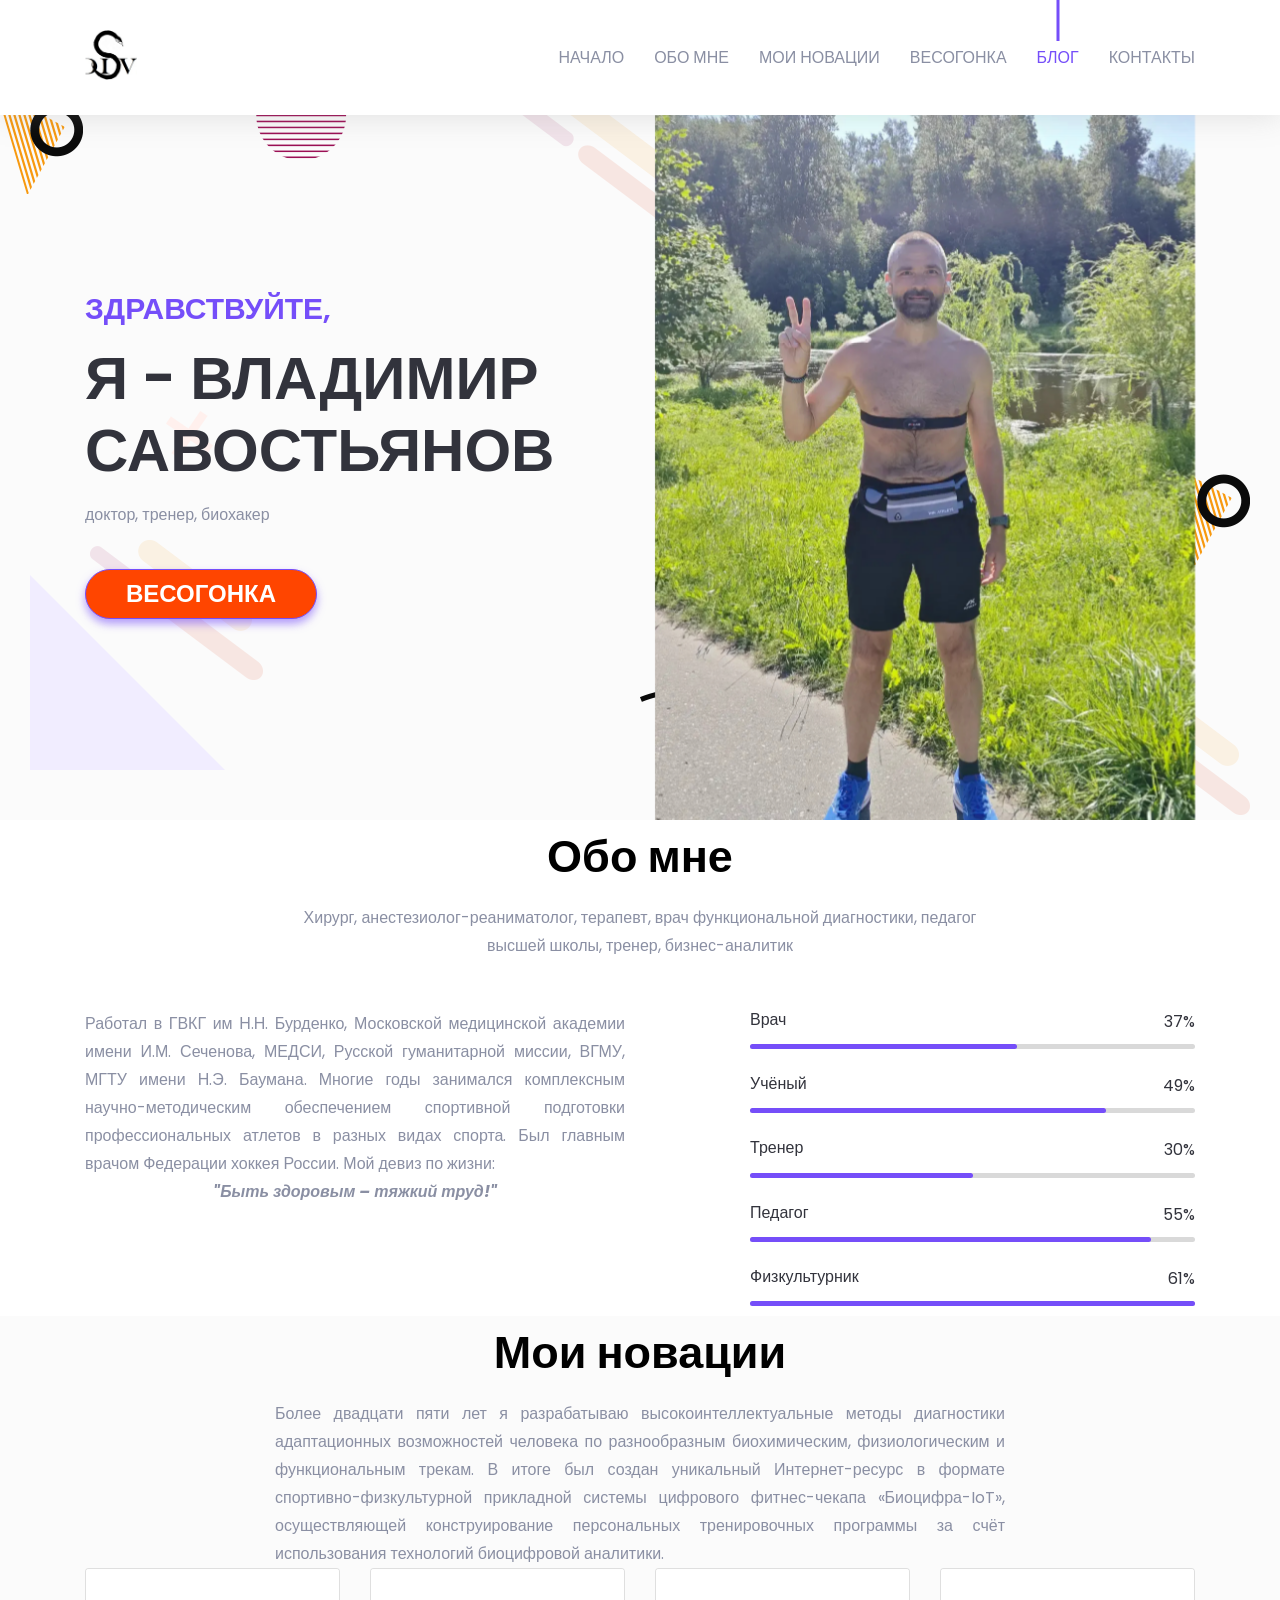
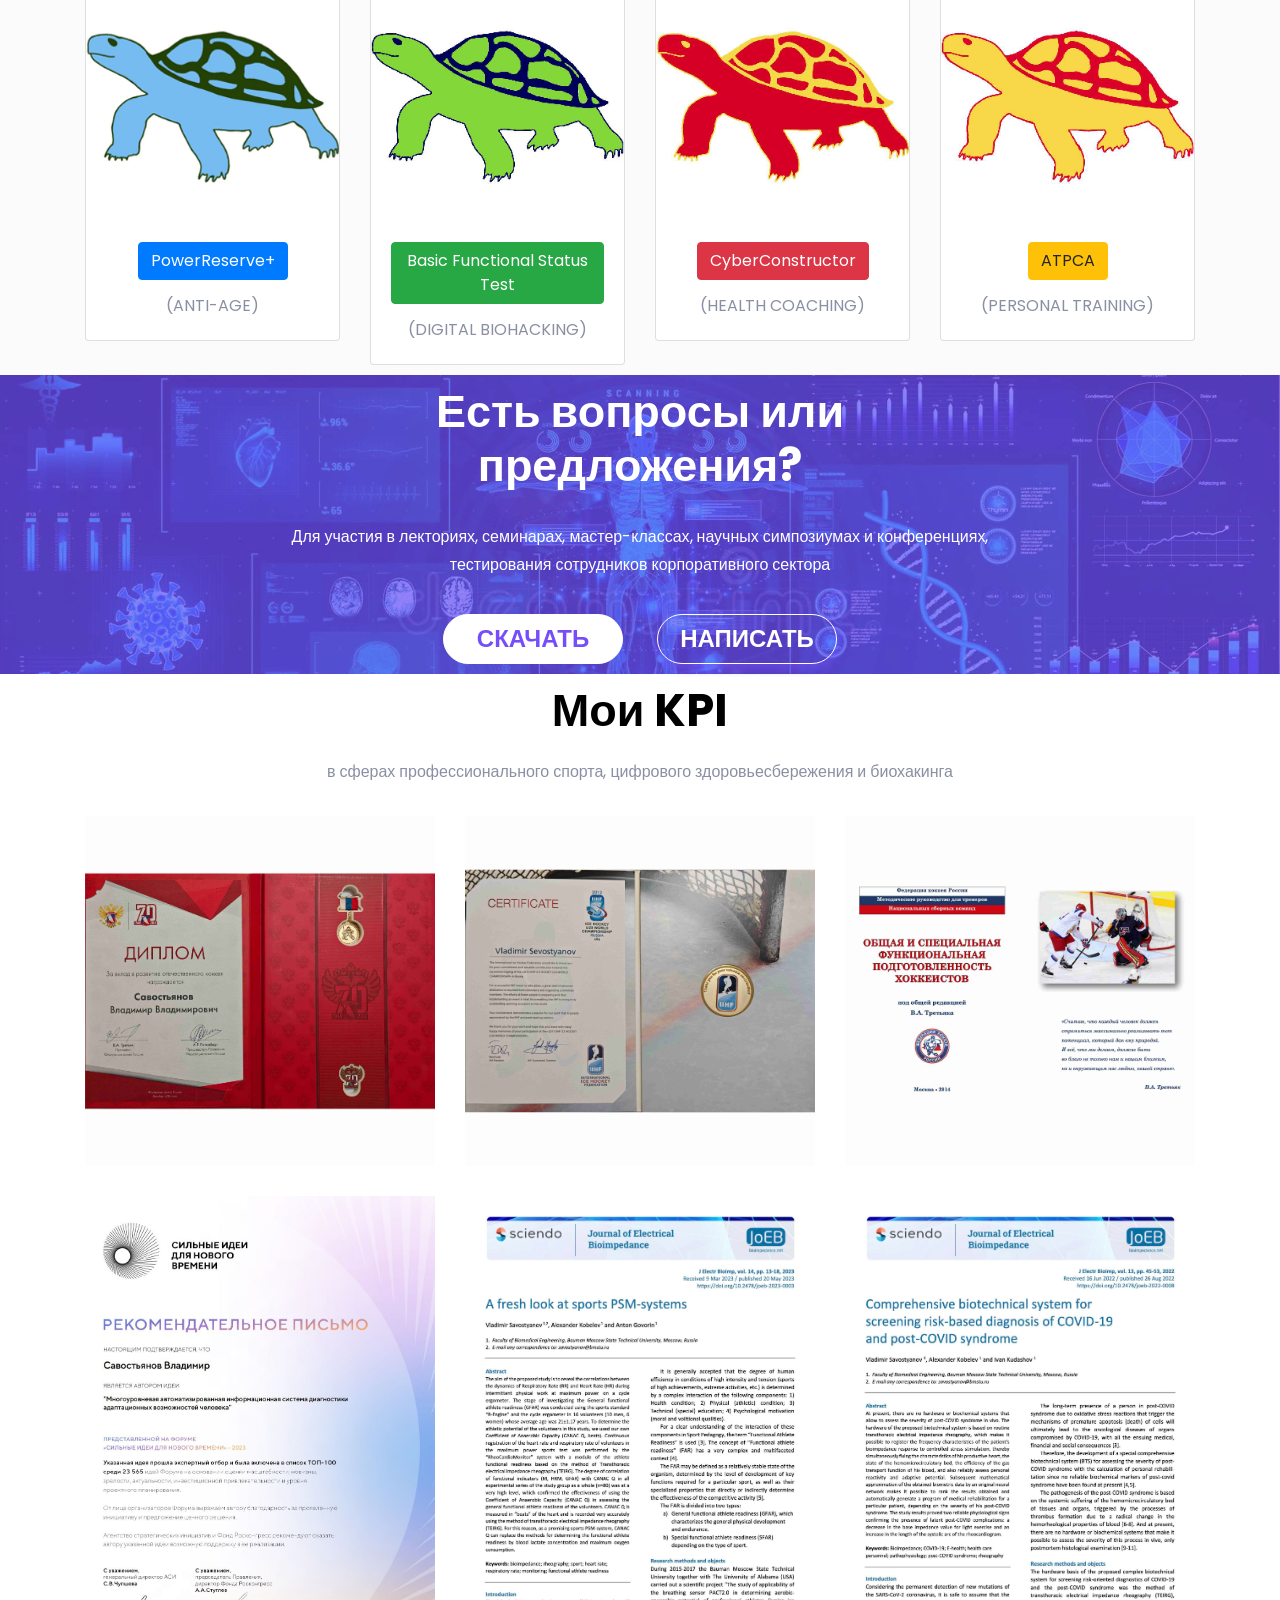
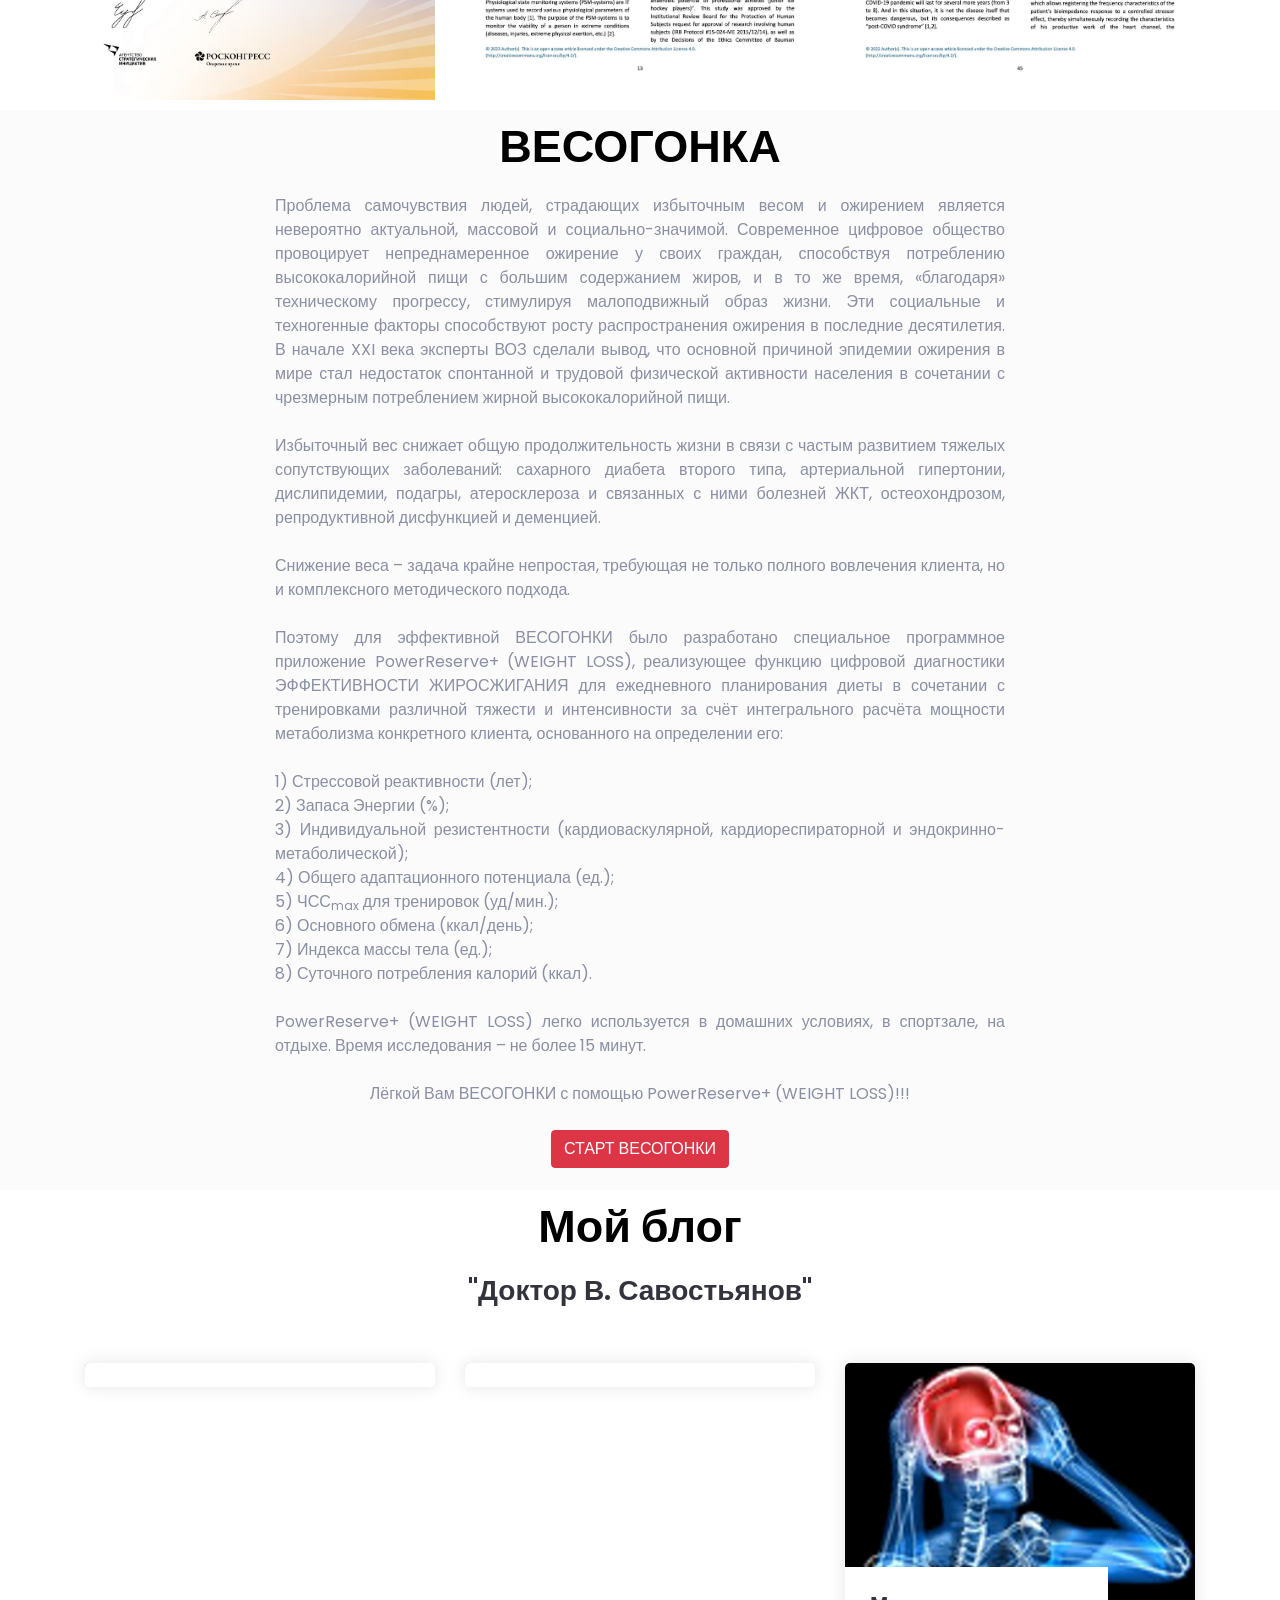
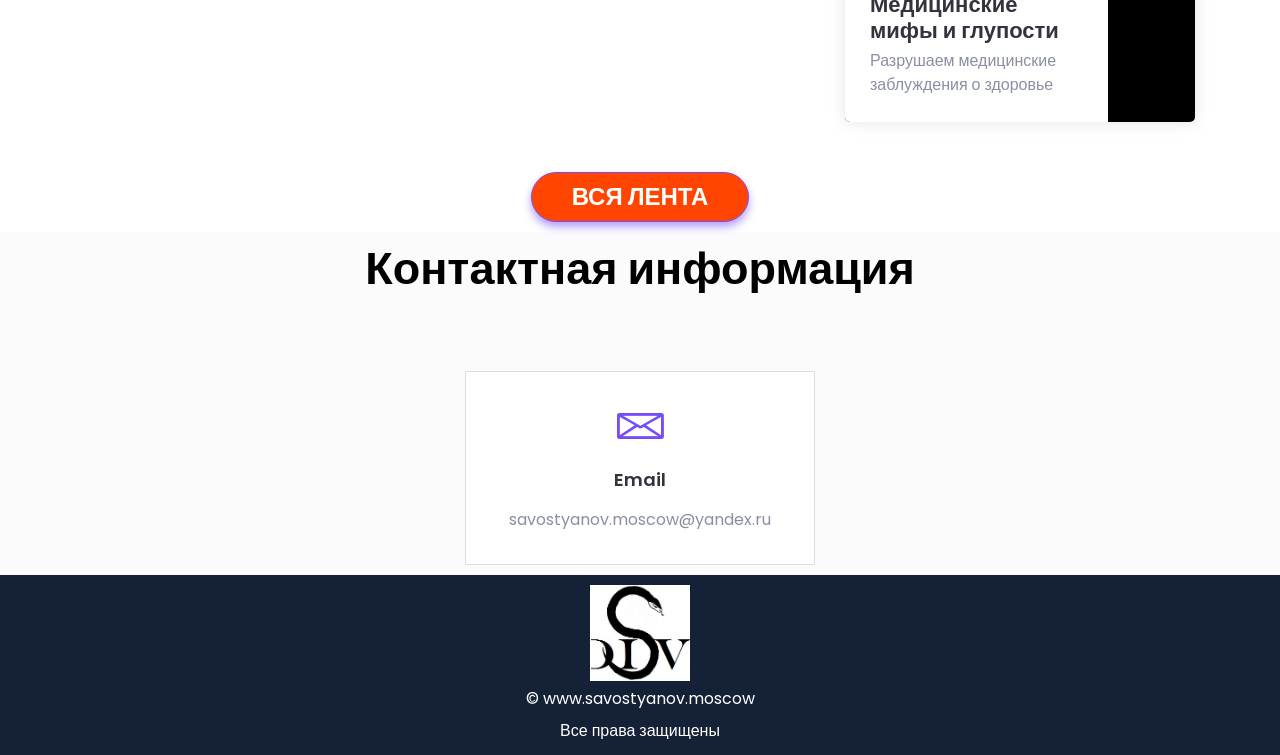
==== commit 7bfff279: "Писанина про весогонку" ====
--- a/public/index.html
+++ b/public/index.html
@@ -84,7 +84,7 @@
                                 <li class="nav-item active"><a class="page-scroll" href="#home">Начало</a></li>
                                 <li class="nav-item"><a class="page-scroll" href="#about">Обо мне</a></li>
                                 <li class="nav-item"><a class="page-scroll" href="#service">Мои новации</a></li>
-                                <li class="nav-item"><a class="page-scroll" href="#pricing">ВЕСОГОНКА</a></li>
+                                <li class="nav-item"><a class="page-scroll" href="#action">ВЕСОГОНКА</a></li>
                                 <li class="nav-item"><a class="page-scroll" href="#blog">Блог</a></li>
                                 <li class="nav-item"><a class="page-scroll" href="#contact">Контакты</a></li>
                             </ul>
@@ -138,7 +138,8 @@
                         <p>
                             доктор, тренер, биохакер
                         </p>
-                        <a class="main-btn" href="https://powerreserve.ru/?executantUUID=098f6bcd-4621-3373-8ade-4e832627b4f6">ВЕСОГОНКА</a>
+                        <a class="main-btn"
+                           href="https://powerreserve.ru/?executantUUID=098f6bcd-4621-3373-8ade-4e832627b4f6">ВЕСОГОНКА</a>
                     </div> <!-- header content right -->
                 </div>
                 <div class="col-lg-6 offset-xl-1">
@@ -489,9 +490,95 @@
 
 <!--====== WORK PART ENDS ======-->
 
+<section id="action" class="services-area gray-bg pt-10 pb-10">
+    <div class="container">
+        <div class="row justify-content-center">
+            <div class="col-lg-8">
+                <div class="section-title text-center">
+                    <h2 class="title">ВЕСОГОНКА</h2>
+                </div> <!-- section title -->
+                <div class="section-title text-justify">
+                    Проблема самочувствия людей, страдающих избыточным весом и ожирением является невероятно
+                    актуальной, массовой и социально-значимой. Современное цифровое общество провоцирует
+                    непреднамеренное ожирение у своих граждан, способствуя потреблению высококалорийной пищи с
+                    большим содержанием жиров, и в то же время, «благодаря» техническому прогрессу, стимулируя
+                    малоподвижный образ жизни. Эти социальные и техногенные факторы способствуют росту
+                    распространения ожирения в последние десятилетия. В начале XXI века эксперты ВОЗ сделали вывод,
+                    что основной причиной эпидемии ожирения в мире стал недостаток спонтанной и трудовой физической
+                    активности населения в сочетании с чрезмерным потреблением жирной высококалорийной пищи.
+                </div> <!-- section title -->
+                <br/>
+                <div class="section-title text-justify">
+                    Избыточный вес снижает общую продолжительность жизни в связи с частым развитием тяжелых
+                    сопутствующих заболеваний: сахарного диабета второго типа, артериальной гипертонии, дислипидемии,
+                    подагры, атеросклероза и связанных с ними болезней ЖКТ, остеохондрозом, репродуктивной дисфункцией и
+                    деменцией.
+                </div> <!-- section title -->
+                <br/>
+                <div class="section-title text-justify">
+                    Снижение веса – задача крайне непростая, требующая не только полного вовлечения клиента, но и
+                    комплексного методического подхода.
+                </div> <!-- section title -->
+                <br/>
+                <div class="section-title text-justify">
+                    Поэтому для эффективной ВЕСОГОНКИ было разработано специальное программное приложение PowerReserve+
+                    (WEIGHT LOSS), реализующее функцию цифровой диагностики ЭФФЕКТИВНОСТИ ЖИРОСЖИГАНИЯ для ежедневного
+                    планирования диеты в сочетании с тренировками различной тяжести и интенсивности за счёт
+                    интегрального расчёта мощности метаболизма конкретного клиента, основанного на определении его:
+                </div> <!-- section title -->
+                <br/>
+                <div class="section-title text-justify">
+                    <ol>
+                        <li>
+                            1) Стрессовой реактивности (лет);
+                        </li>
+                        <li>
+                            2) Запаса Энергии (%);
+                        </li>
+                        <li>
+                            3) Индивидуальной резистентности (кардиоваскулярной, кардиореспираторной и
+                            эндокринно-метаболической);
+                        </li>
+                        <li>
+                            4) Общего адаптационного потенциала (ед.);
+                        </li>
+                        <li>
+                            5) ЧСС<sub>max</sub> для тренировок (уд/мин.);
+                        </li>
+                        <li>
+                            6) Основного обмена (ккал/день);
+                        </li>
+                        <li>
+                            7) Индекса массы тела (ед.);
+                        </li>
+                        <li>
+                            8) Суточного потребления калорий (ккал).
+                        </li>
+                    </ol>
+                </div> <!-- section title -->
+                <br/>
+                <div class="section-title text-justify">
+                    PowerReserve+ (WEIGHT LOSS) легко используется в домашних условиях, в спортзале, на отдыхе. Время
+                    исследования – не более 15 минут.
+                </div> <!-- section title -->
+                <br/>
+                <div class="section-title text-center">
+                    Лёгкой Вам ВЕСОГОНКИ с помощью PowerReserve+ (WEIGHT LOSS)!!!
+                </div> <!-- section title -->
+                <br/>
+                <div class="section-title text-center">
+                        <h5 class="card-title"><a href="https://powerreserve.ru/?executantUUID=098f6bcd-4621-3373-8ade-4e832627b4f6"
+                                                  class="btn btn-danger">СТАРТ ВЕСОГОНКИ</a></h5>
+                </div>
+            </div>
+        </div> <!-- row -->
+    </div> <!-- container -->
+</section>
+
+
 <!--====== BLOG PART START ======-->
 
-<section id="blog" class="blog-area pt-125 pb-130">
+<section id="blog" class="blog-area pt-10 pb-10">
     <div class="container">
         <div class="row justify-content-center">
             <div class="col-lg-8">
@@ -547,7 +634,7 @@
                 </div> <!-- single blog -->
             </div>
         </div>
-         <!-- row -->
+        <!-- row -->
         <div class="row">
             <div class="col-lg-12">
                 <div class="blog-more text-center mt-50">
@@ -562,7 +649,7 @@
 
 <!--====== CONTACT PART START ======-->
 
-<section id="contact" class="contact-area pt-125 pb-130 gray-bg">
+<section id="contact" class="contact-area pt-10 pb-10 gray-bg">
     <div class="container">
         <div class="row justify-content-center">
             <div class="col-lg-8">
@@ -592,7 +679,7 @@
 <!--====== FOOTER PART START ======-->
 
 <footer id="footer" class="footer-area">
-    <div class="footer-widget pt-130 pb-130">
+    <div class="footer-widget pt-10 pb-10">
         <div class="container">
             <div class="row justify-content-center">
                 <div class="col-lg-8">
--- a/public/assets/css/style.css
+++ b/public/assets/css/style.css
@@ -117,7 +117,7 @@
 /*===== All Button Style =====*/
 .main-btn {
   display: inline-block;
-  font-weight: 500;
+  font-weight: 700;
   text-align: center;
   white-space: nowrap;
   vertical-align: middle;
@@ -127,7 +127,7 @@
   user-select: none;
   border: 1px solid #754ef9;
   padding: 0 40px;
-  font-size: 15px;
+  font-size: 24px;
   line-height: 48px;
   border-radius: 50px;
   color: #fff;
@@ -141,7 +141,7 @@
   -webkit-box-shadow: 0px 5px 8px 0px rgba(118, 78, 249, 0.55);
   -moz-box-shadow: 0px 5px 8px 0px rgba(118, 78, 249, 0.55);
   box-shadow: 0px 5px 8px 0px rgba(118, 78, 249, 0.55);
-  background-color: #754ef9;
+  background-color: orangered;
   text-transform: uppercase; }
   .main-btn:hover {
     background-color: #fff;
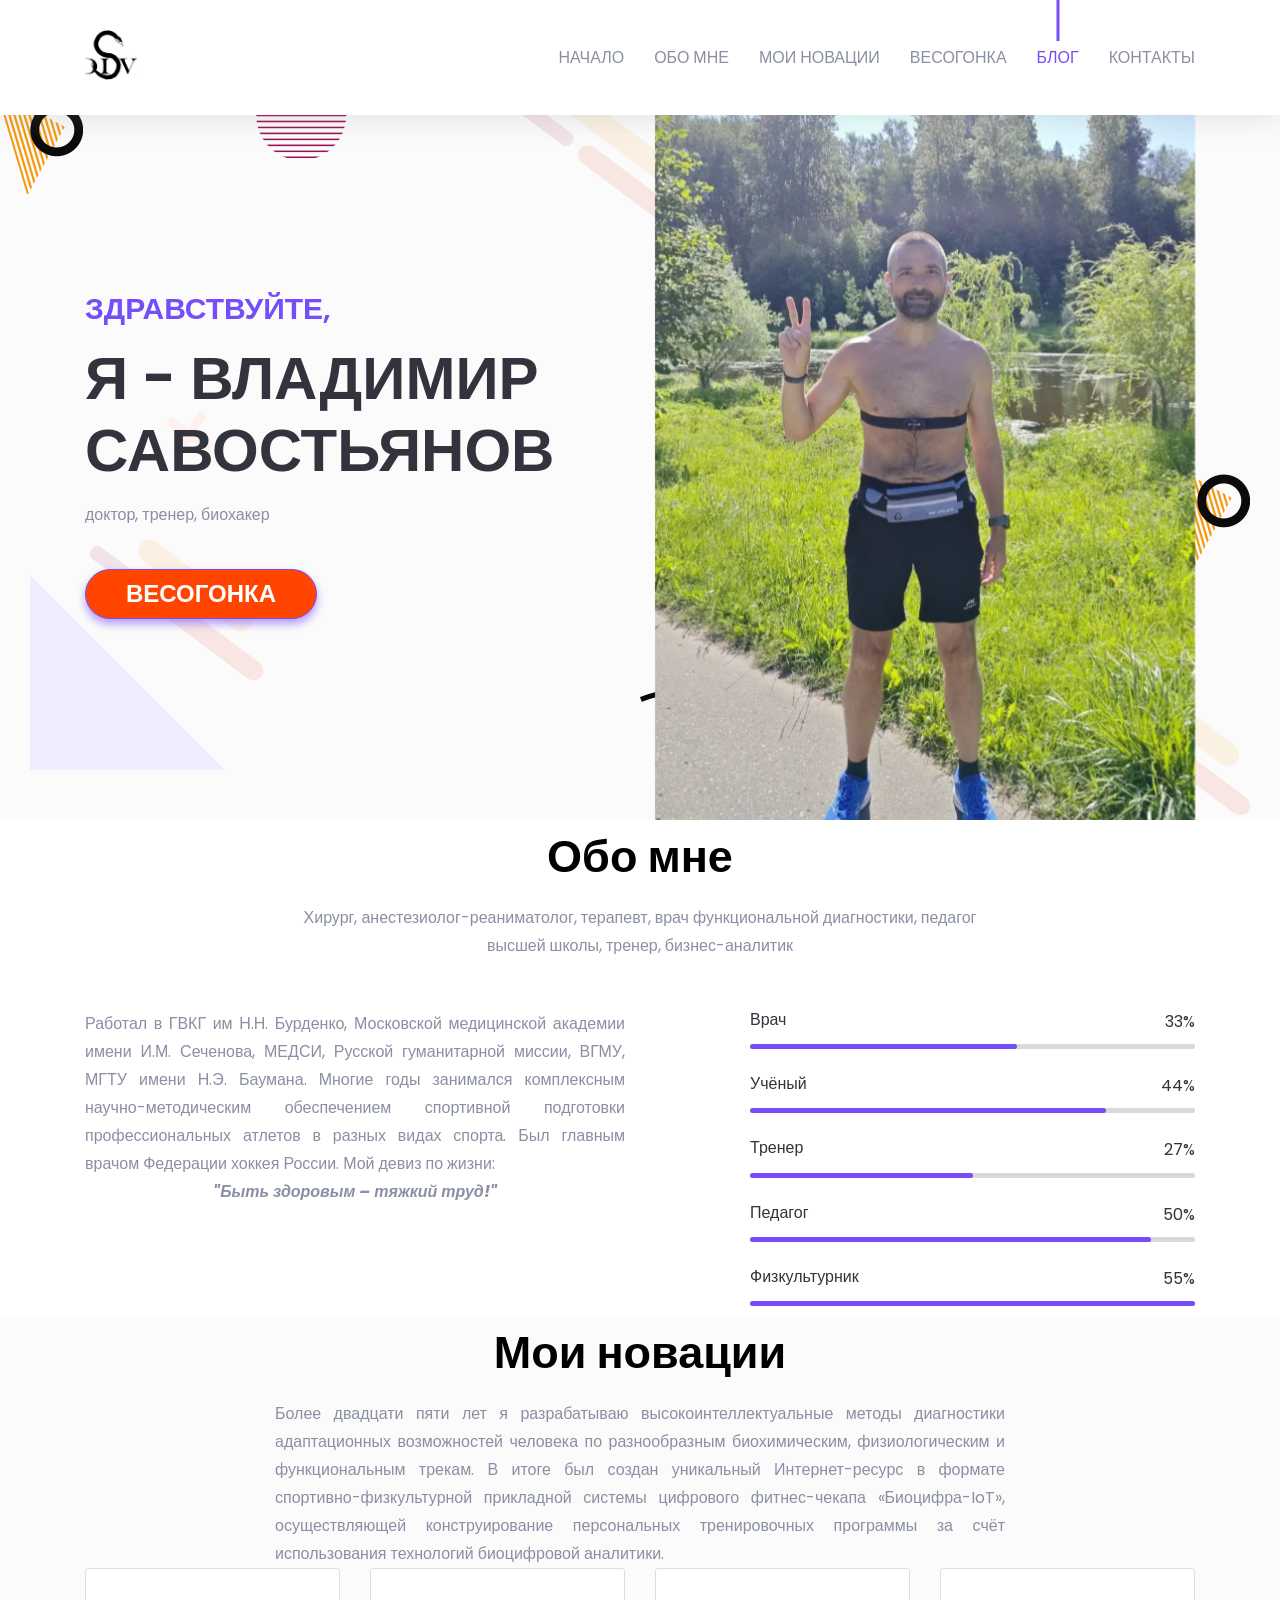
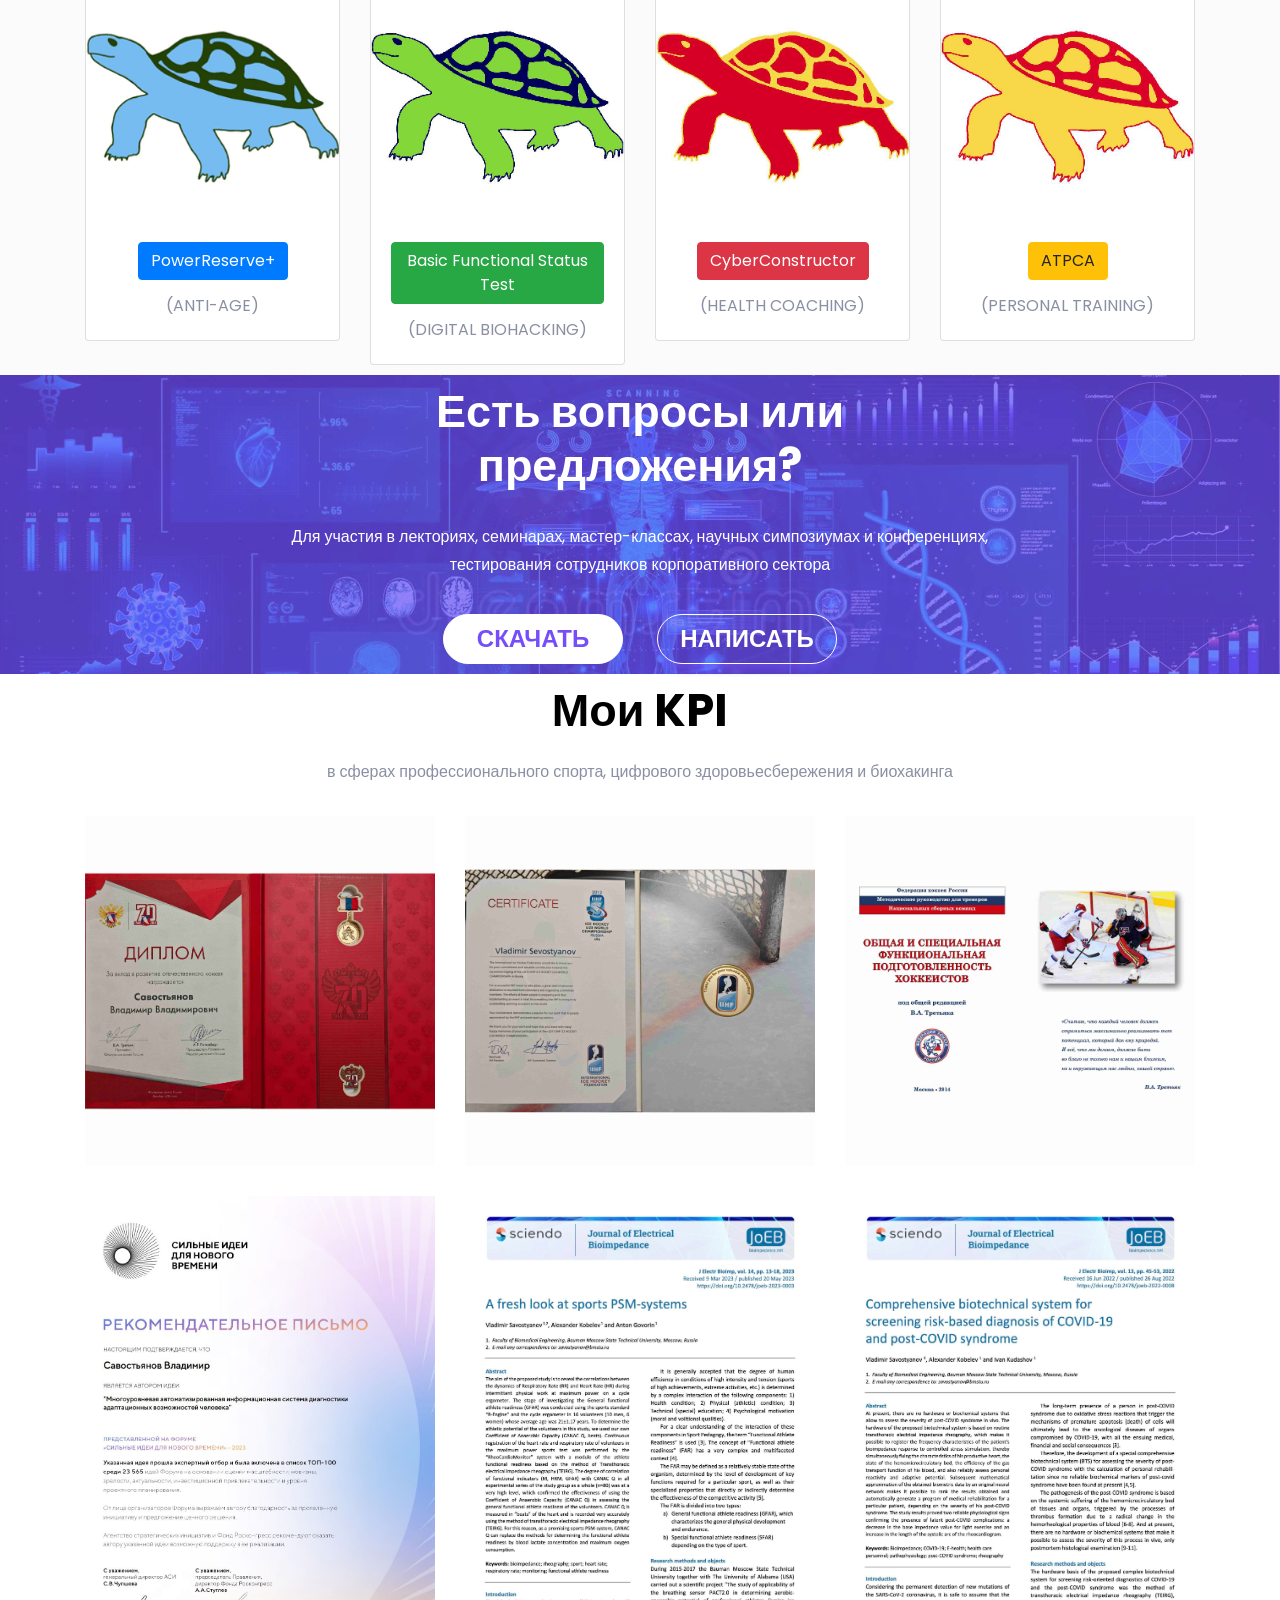
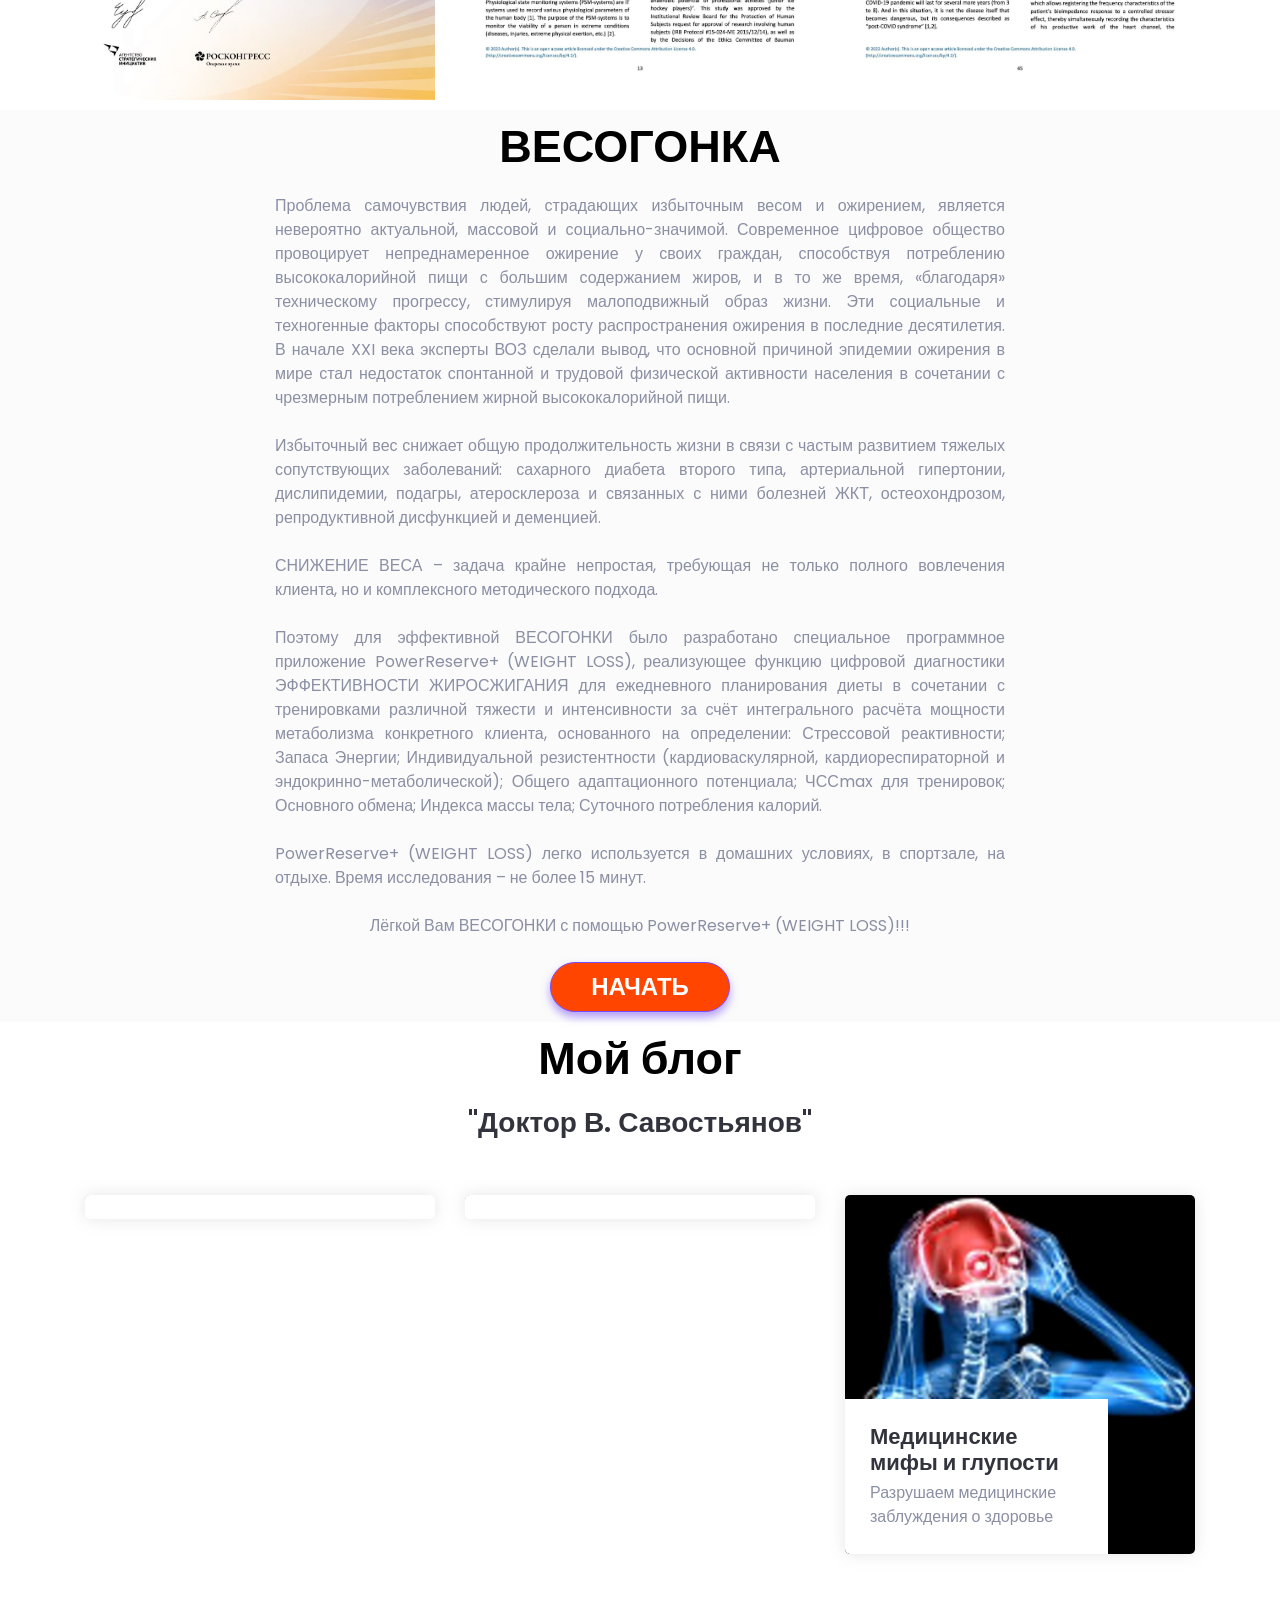
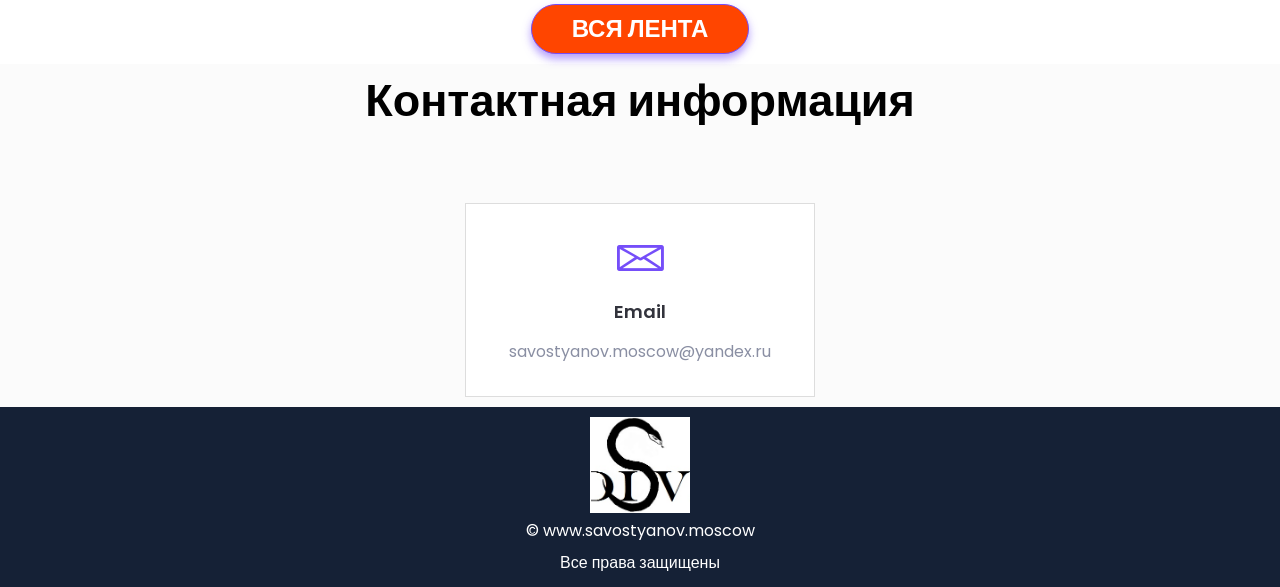
==== commit 4fe4fa5d: "Писанина про весогонку исправленная" ====
--- a/public/index.html
+++ b/public/index.html
@@ -498,14 +498,14 @@
                     <h2 class="title">ВЕСОГОНКА</h2>
                 </div> <!-- section title -->
                 <div class="section-title text-justify">
-                    Проблема самочувствия людей, страдающих избыточным весом и ожирением является невероятно
+                    Проблема самочувствия людей, страдающих избыточным весом и ожирением, является невероятно
                     актуальной, массовой и социально-значимой. Современное цифровое общество провоцирует
-                    непреднамеренное ожирение у своих граждан, способствуя потреблению высококалорийной пищи с
-                    большим содержанием жиров, и в то же время, «благодаря» техническому прогрессу, стимулируя
-                    малоподвижный образ жизни. Эти социальные и техногенные факторы способствуют росту
-                    распространения ожирения в последние десятилетия. В начале XXI века эксперты ВОЗ сделали вывод,
-                    что основной причиной эпидемии ожирения в мире стал недостаток спонтанной и трудовой физической
-                    активности населения в сочетании с чрезмерным потреблением жирной высококалорийной пищи.
+                    непреднамеренное ожирение у своих граждан, способствуя потреблению высококалорийной пищи с большим
+                    содержанием жиров, и в то же время, «благодаря» техническому прогрессу, стимулируя малоподвижный
+                    образ жизни. Эти социальные и техногенные факторы способствуют росту распространения ожирения в
+                    последние десятилетия. В начале XXI века эксперты ВОЗ сделали вывод, что основной причиной эпидемии
+                    ожирения в мире стал недостаток спонтанной и трудовой физической активности населения в сочетании с
+                    чрезмерным потреблением жирной высококалорийной пищи.
                 </div> <!-- section title -->
                 <br/>
                 <div class="section-title text-justify">
@@ -516,7 +516,7 @@
                 </div> <!-- section title -->
                 <br/>
                 <div class="section-title text-justify">
-                    Снижение веса – задача крайне непростая, требующая не только полного вовлечения клиента, но и
+                    СНИЖЕНИЕ ВЕСА – задача крайне непростая, требующая не только полного вовлечения клиента, но и
                     комплексного методического подхода.
                 </div> <!-- section title -->
                 <br/>
@@ -524,37 +524,10 @@
                     Поэтому для эффективной ВЕСОГОНКИ было разработано специальное программное приложение PowerReserve+
                     (WEIGHT LOSS), реализующее функцию цифровой диагностики ЭФФЕКТИВНОСТИ ЖИРОСЖИГАНИЯ для ежедневного
                     планирования диеты в сочетании с тренировками различной тяжести и интенсивности за счёт
-                    интегрального расчёта мощности метаболизма конкретного клиента, основанного на определении его:
-                </div> <!-- section title -->
-                <br/>
-                <div class="section-title text-justify">
-                    <ol>
-                        <li>
-                            1) Стрессовой реактивности (лет);
-                        </li>
-                        <li>
-                            2) Запаса Энергии (%);
-                        </li>
-                        <li>
-                            3) Индивидуальной резистентности (кардиоваскулярной, кардиореспираторной и
-                            эндокринно-метаболической);
-                        </li>
-                        <li>
-                            4) Общего адаптационного потенциала (ед.);
-                        </li>
-                        <li>
-                            5) ЧСС<sub>max</sub> для тренировок (уд/мин.);
-                        </li>
-                        <li>
-                            6) Основного обмена (ккал/день);
-                        </li>
-                        <li>
-                            7) Индекса массы тела (ед.);
-                        </li>
-                        <li>
-                            8) Суточного потребления калорий (ккал).
-                        </li>
-                    </ol>
+                    интегрального расчёта мощности метаболизма конкретного клиента, основанного на определении:
+                    Стрессовой реактивности; Запаса Энергии; Индивидуальной резистентности (кардиоваскулярной,
+                    кардиореспираторной и эндокринно-метаболической); Общего адаптационного потенциала; ЧССmax для
+                    тренировок; Основного обмена; Индекса массы тела; Суточного потребления калорий.
                 </div> <!-- section title -->
                 <br/>
                 <div class="section-title text-justify">
@@ -567,8 +540,8 @@
                 </div> <!-- section title -->
                 <br/>
                 <div class="section-title text-center">
-                        <h5 class="card-title"><a href="https://powerreserve.ru/?executantUUID=098f6bcd-4621-3373-8ade-4e832627b4f6"
-                                                  class="btn btn-danger">СТАРТ ВЕСОГОНКИ</a></h5>
+                    <a class="main-btn"
+                       href="https://powerreserve.ru/?executantUUID=098f6bcd-4621-3373-8ade-4e832627b4f6">НАЧАТЬ</a>
                 </div>
             </div>
         </div> <!-- row -->
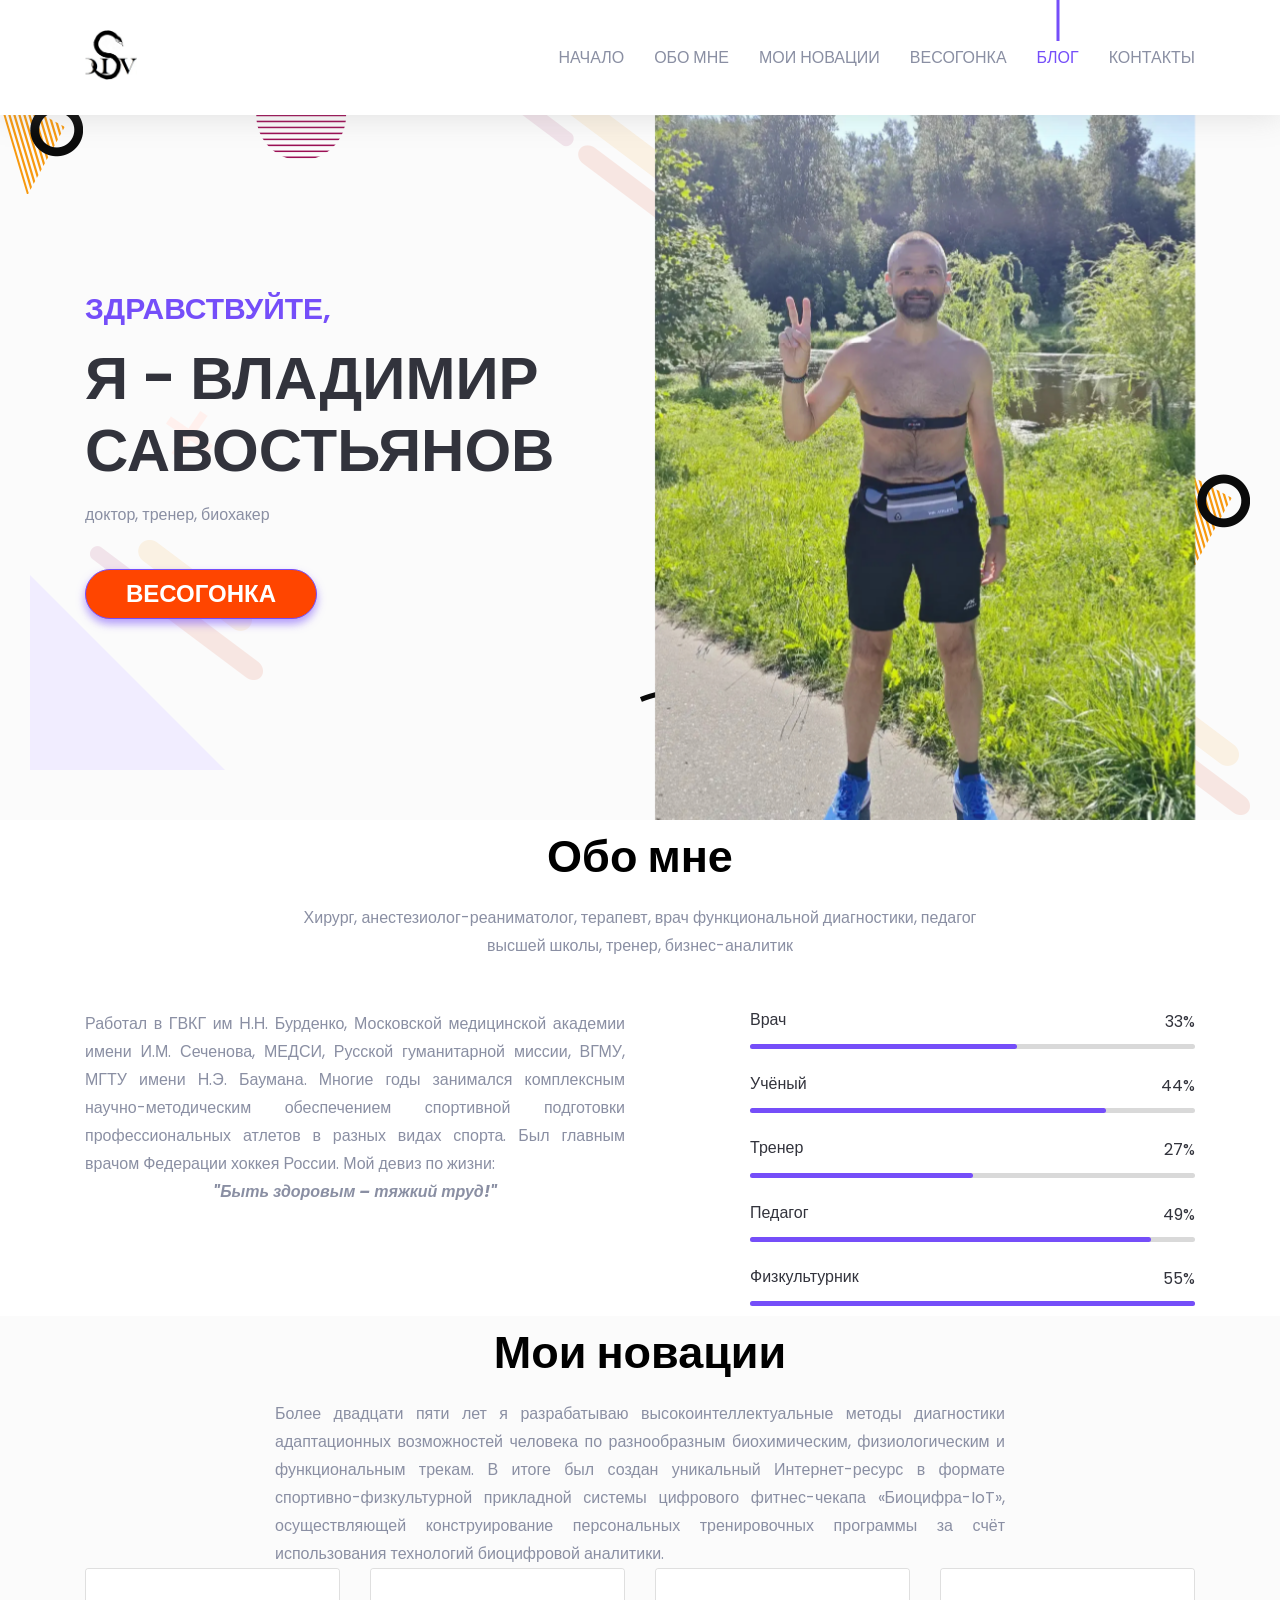
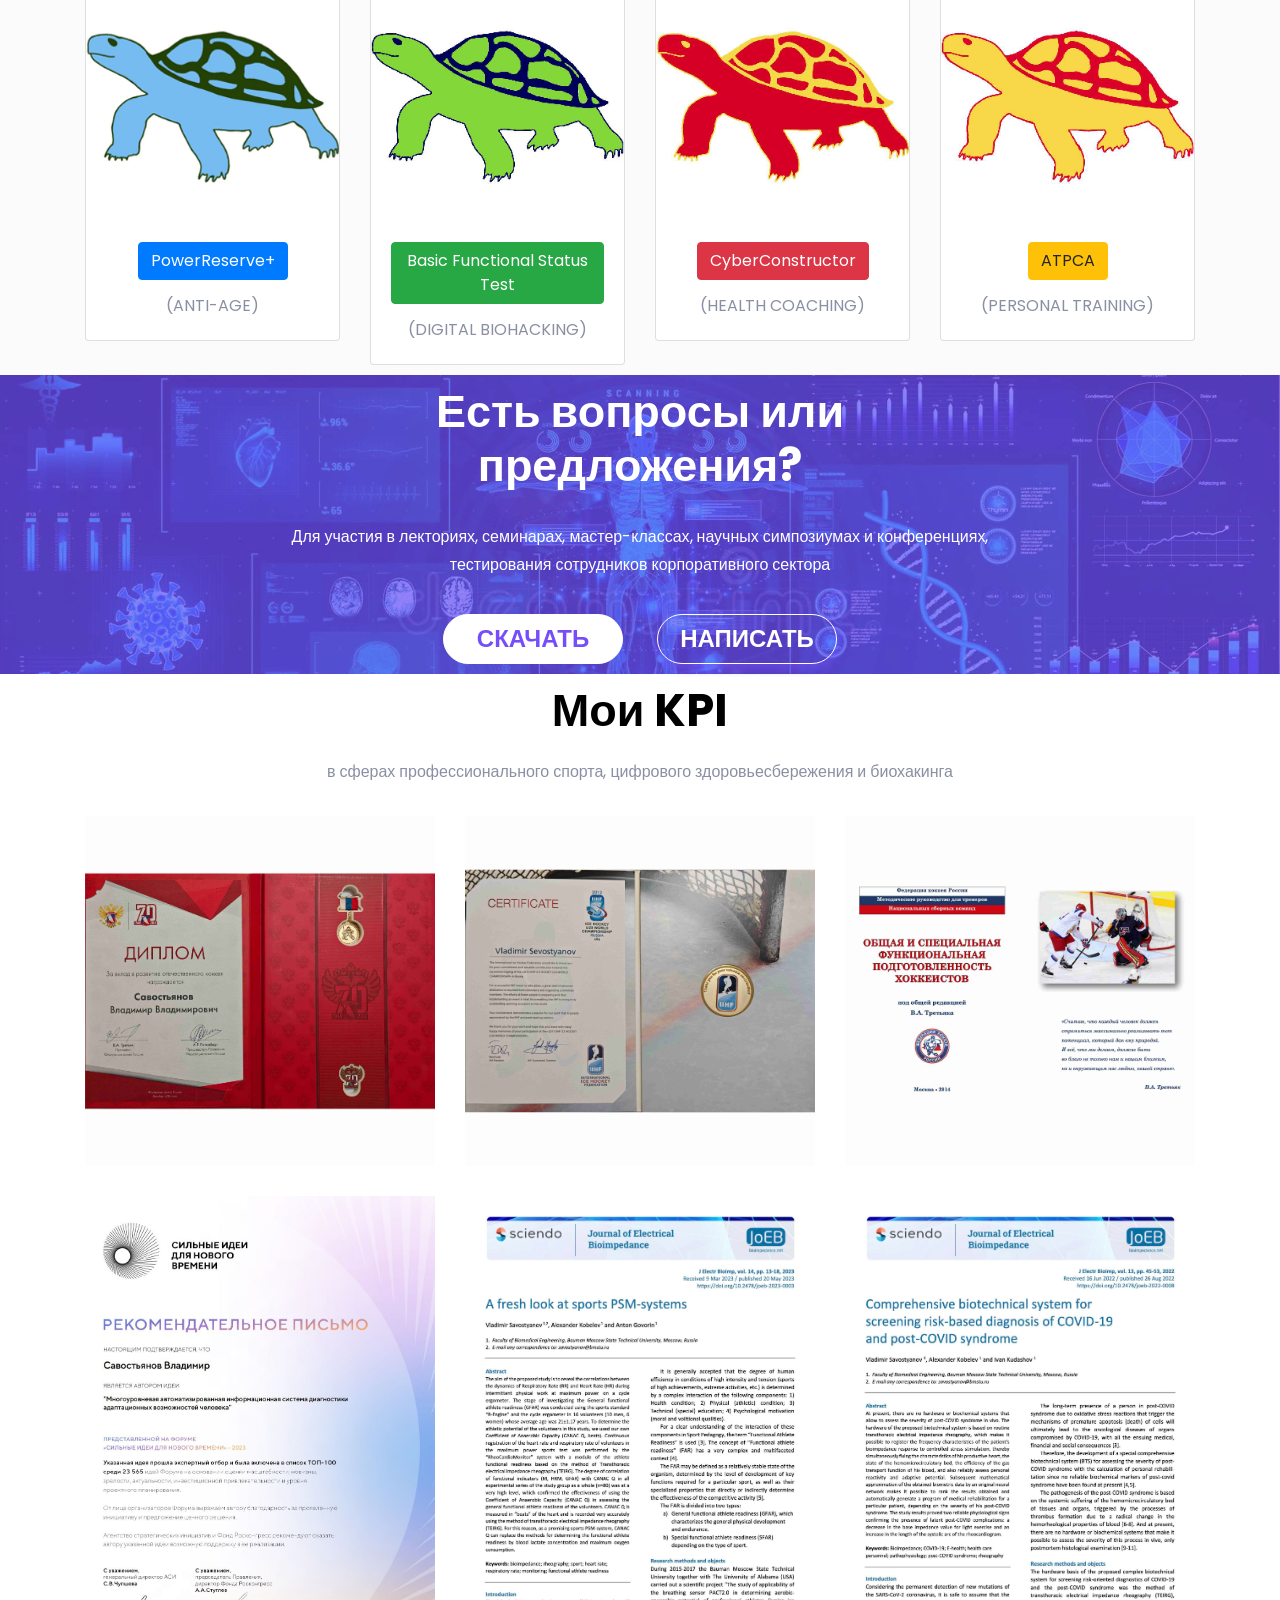
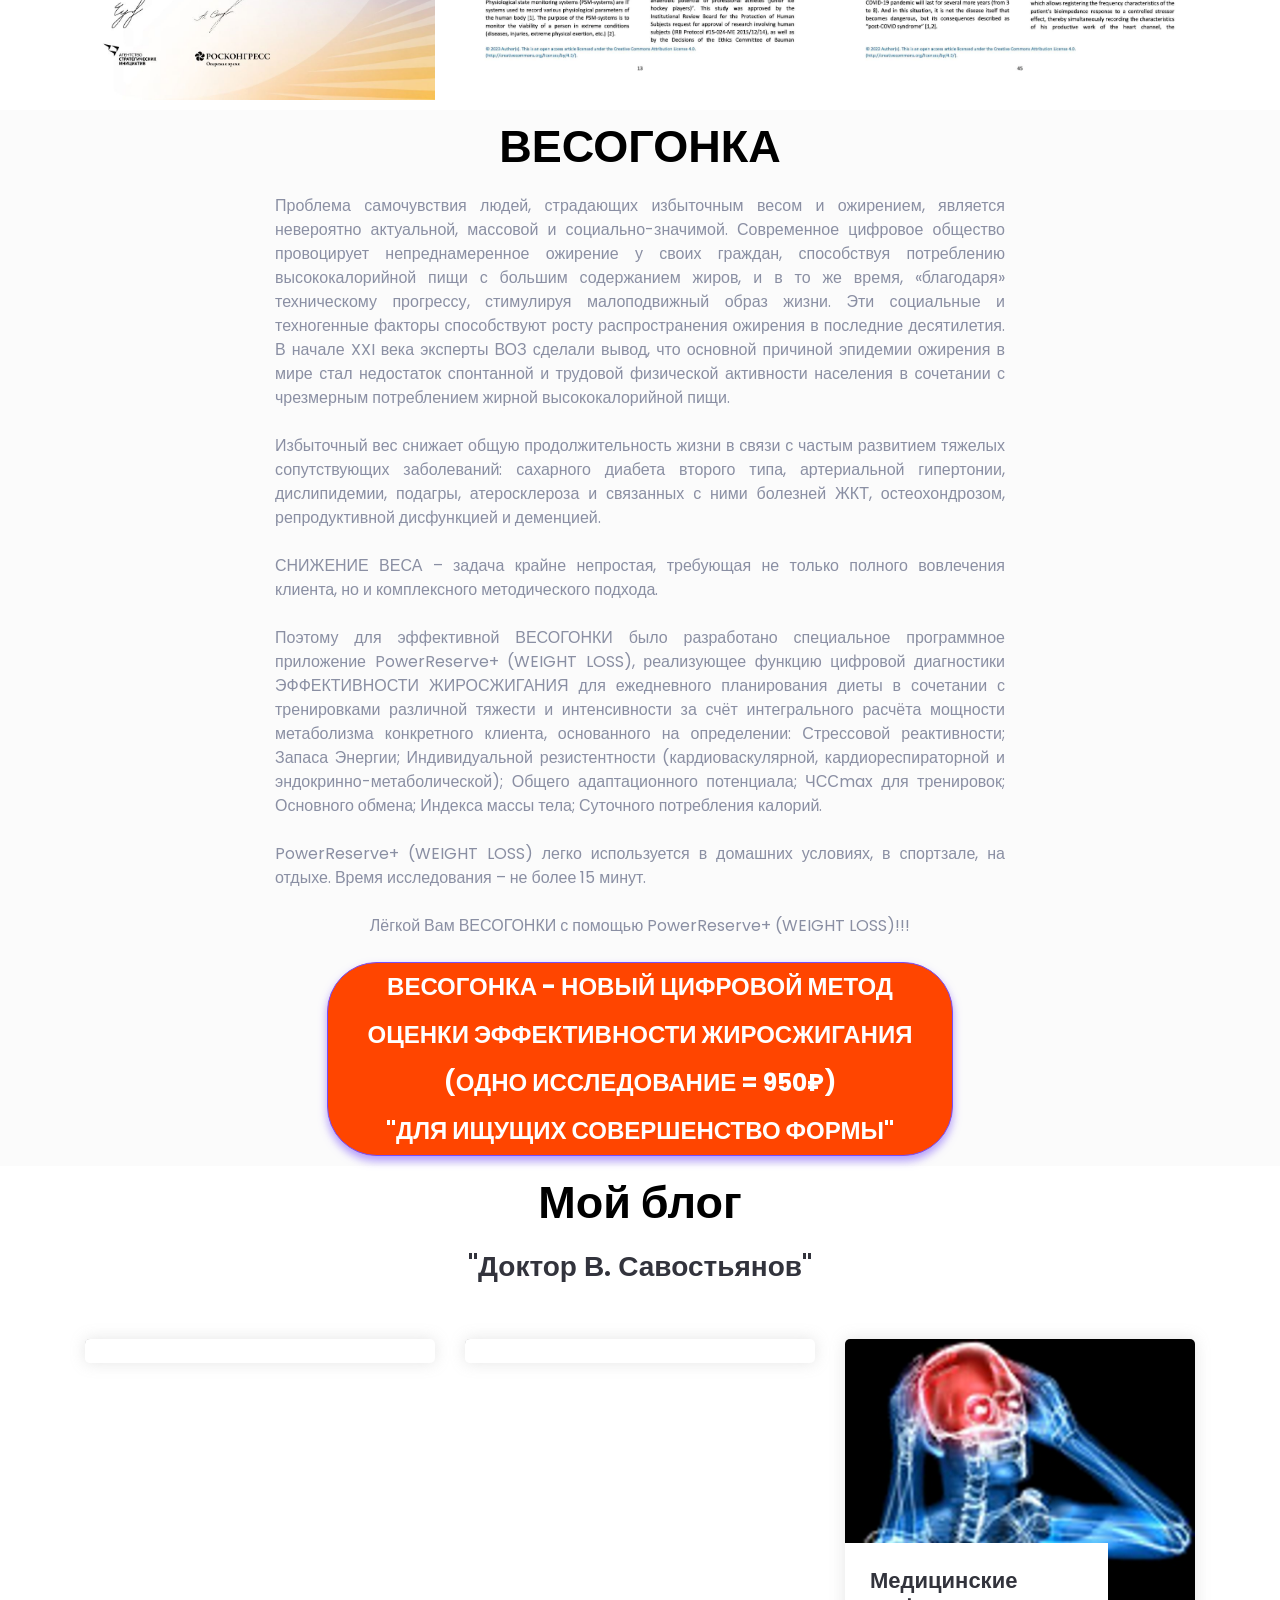
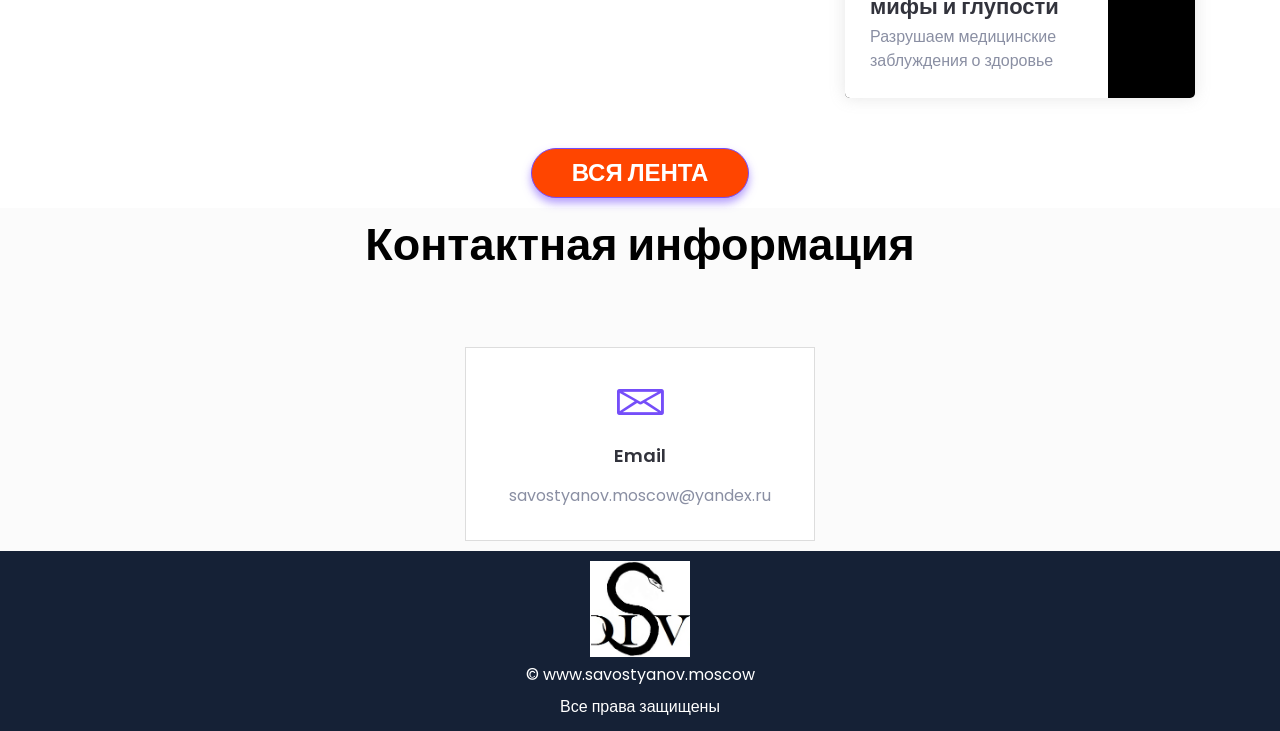
==== commit 60b9c9ac: "Длинная подпись к кнопке" ====
--- a/public/index.html
+++ b/public/index.html
@@ -541,7 +541,15 @@
                 <br/>
                 <div class="section-title text-center">
                     <a class="main-btn"
-                       href="https://powerreserve.ru/?executantUUID=098f6bcd-4621-3373-8ade-4e832627b4f6">НАЧАТЬ</a>
+                       href="https://powerreserve.ru/?executantUUID=098f6bcd-4621-3373-8ade-4e832627b4f6">
+                        ВЕСОГОНКА - новый цифровой метод
+                        <br/>
+                        оценки ЭФФЕКТИВНОСТИ ЖИРОСЖИГАНИЯ
+                        <br/>
+                        (Одно исследование = 950₽)
+                        <br/>
+                        "Для ищущих совершенство формы"
+                    </a>
                 </div>
             </div>
         </div> <!-- row -->
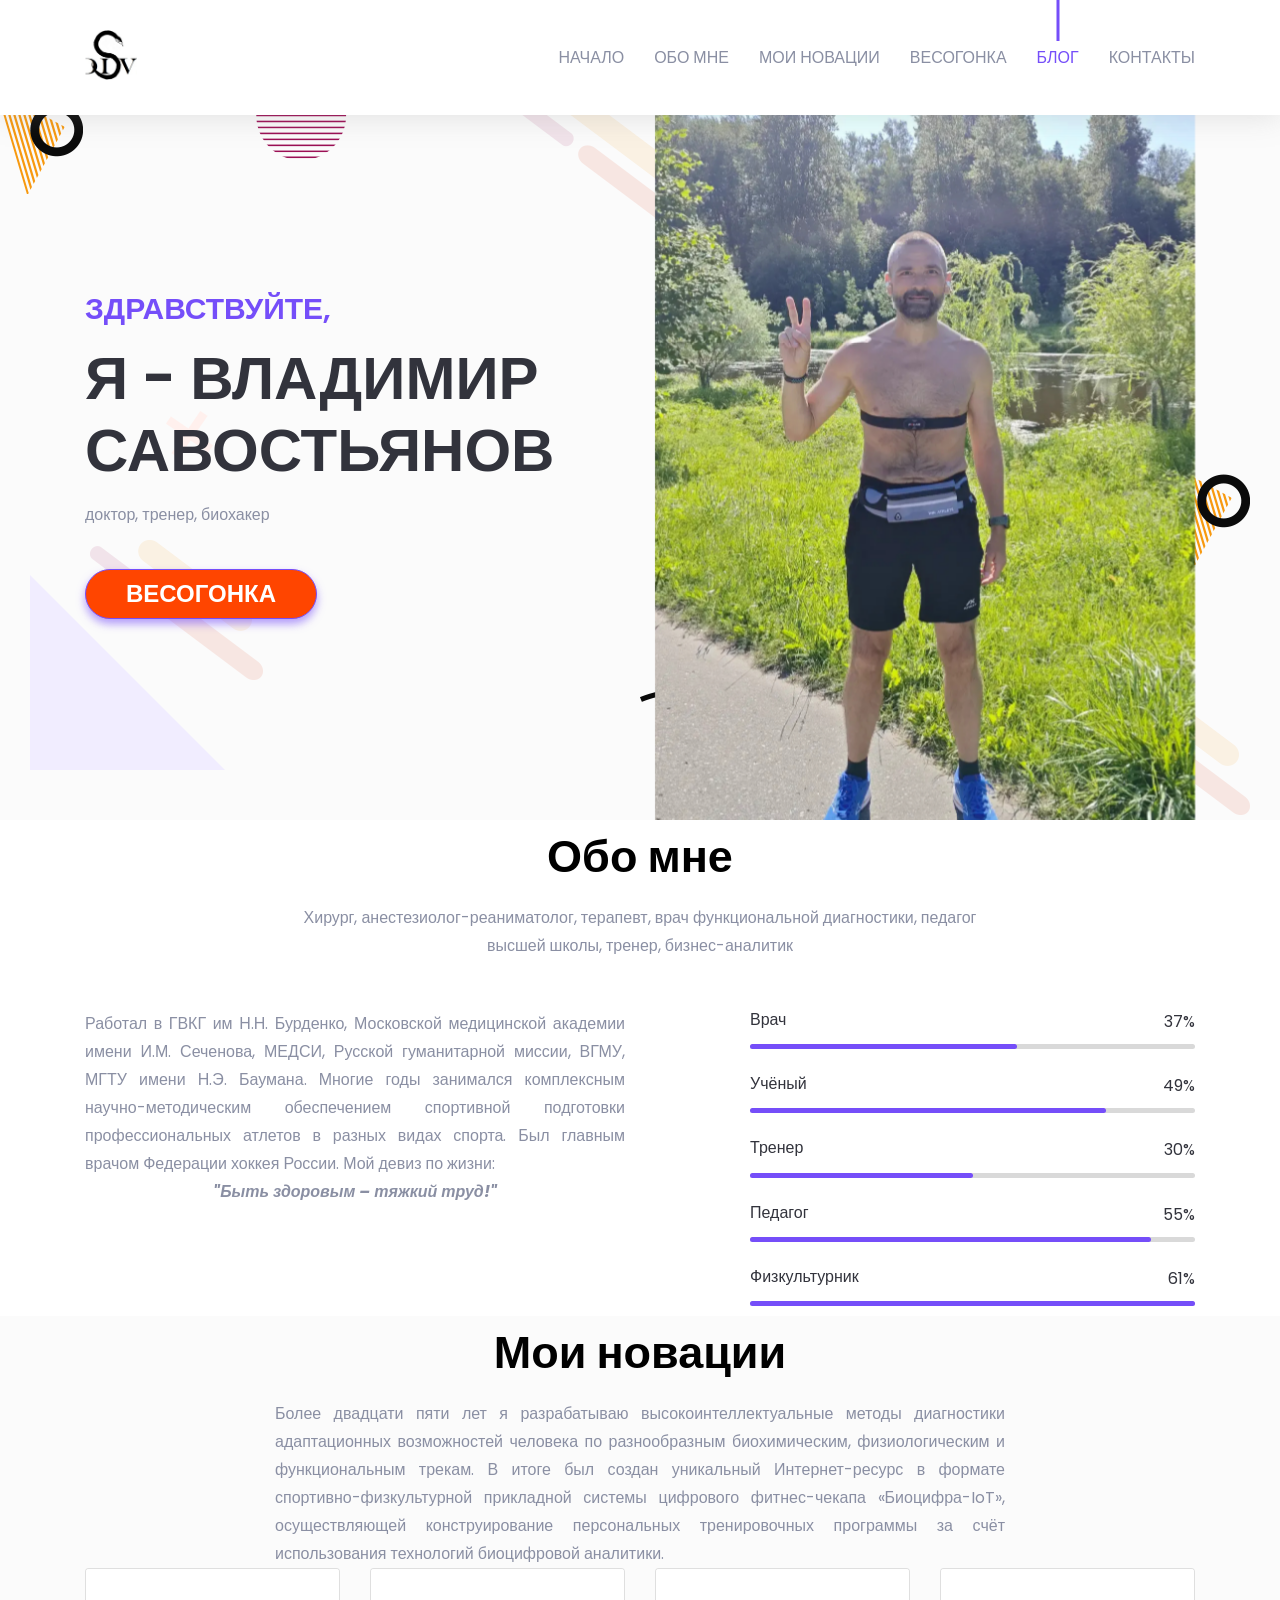
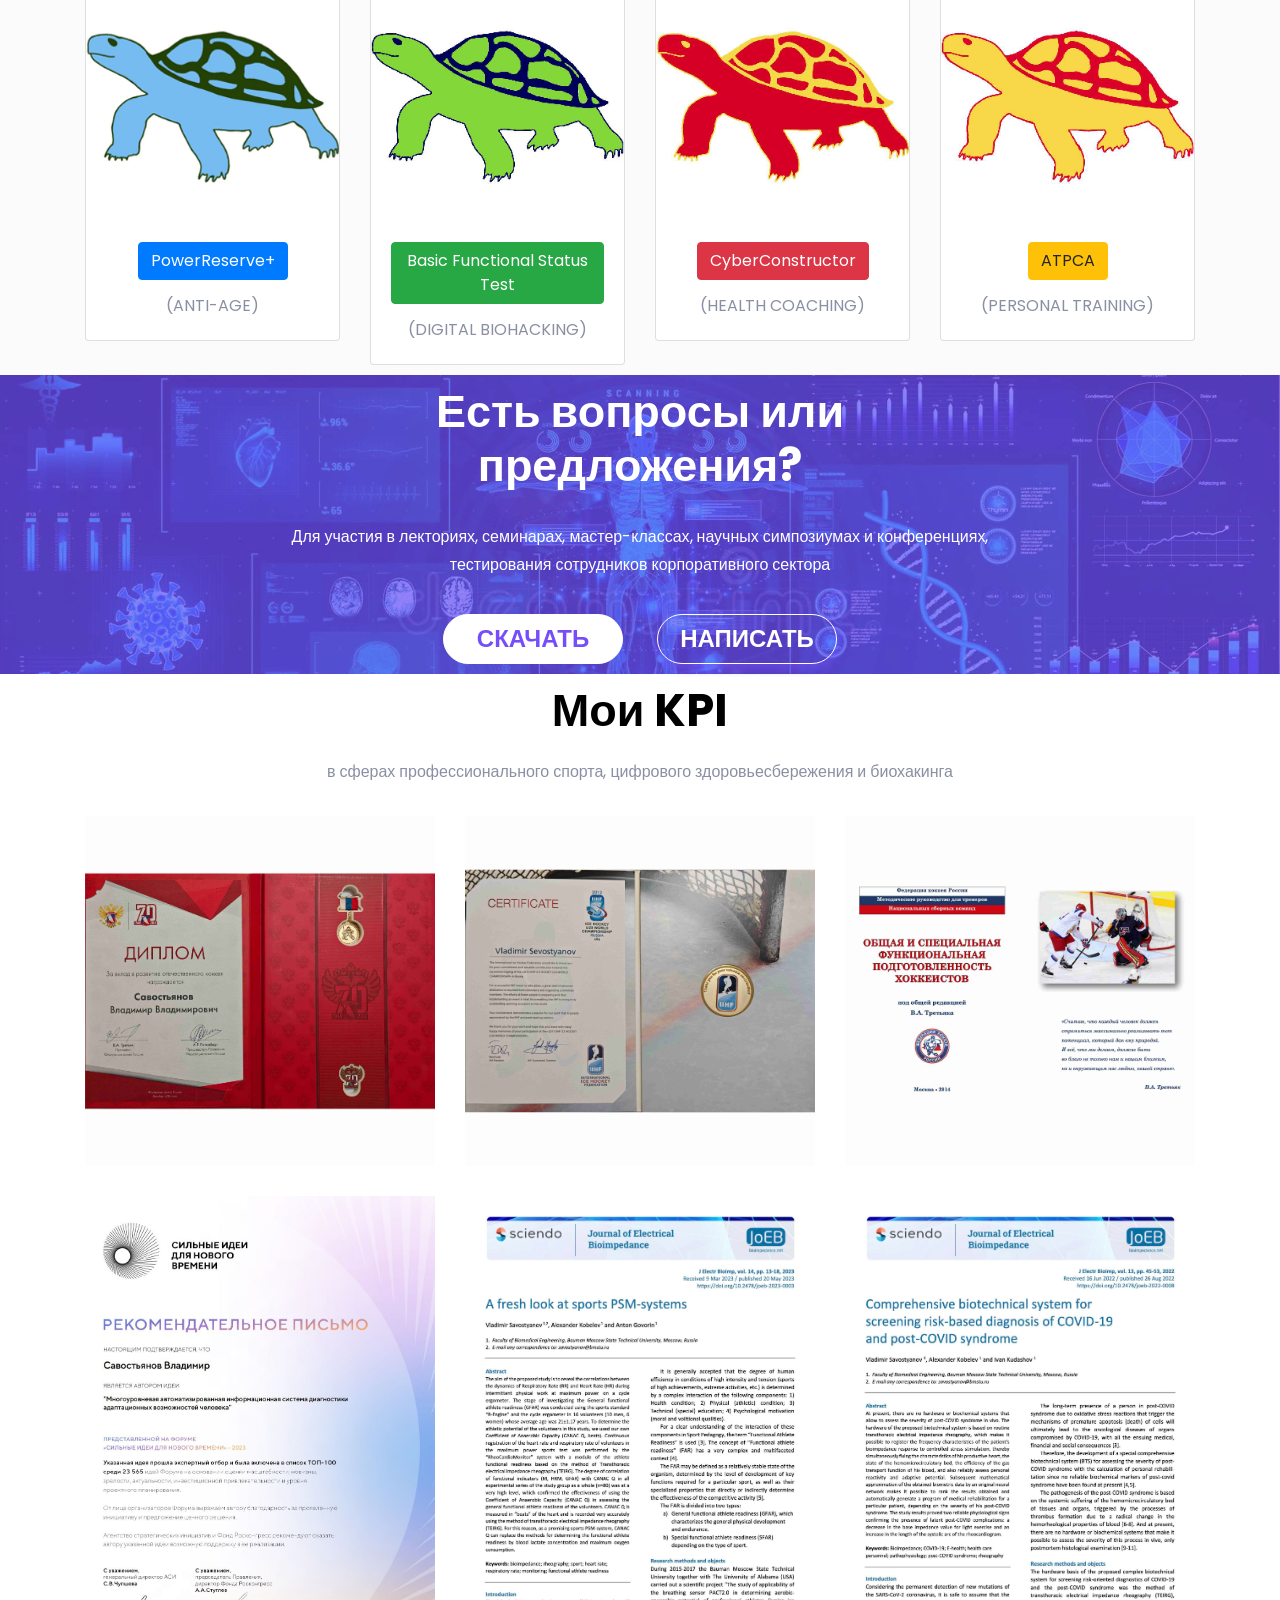
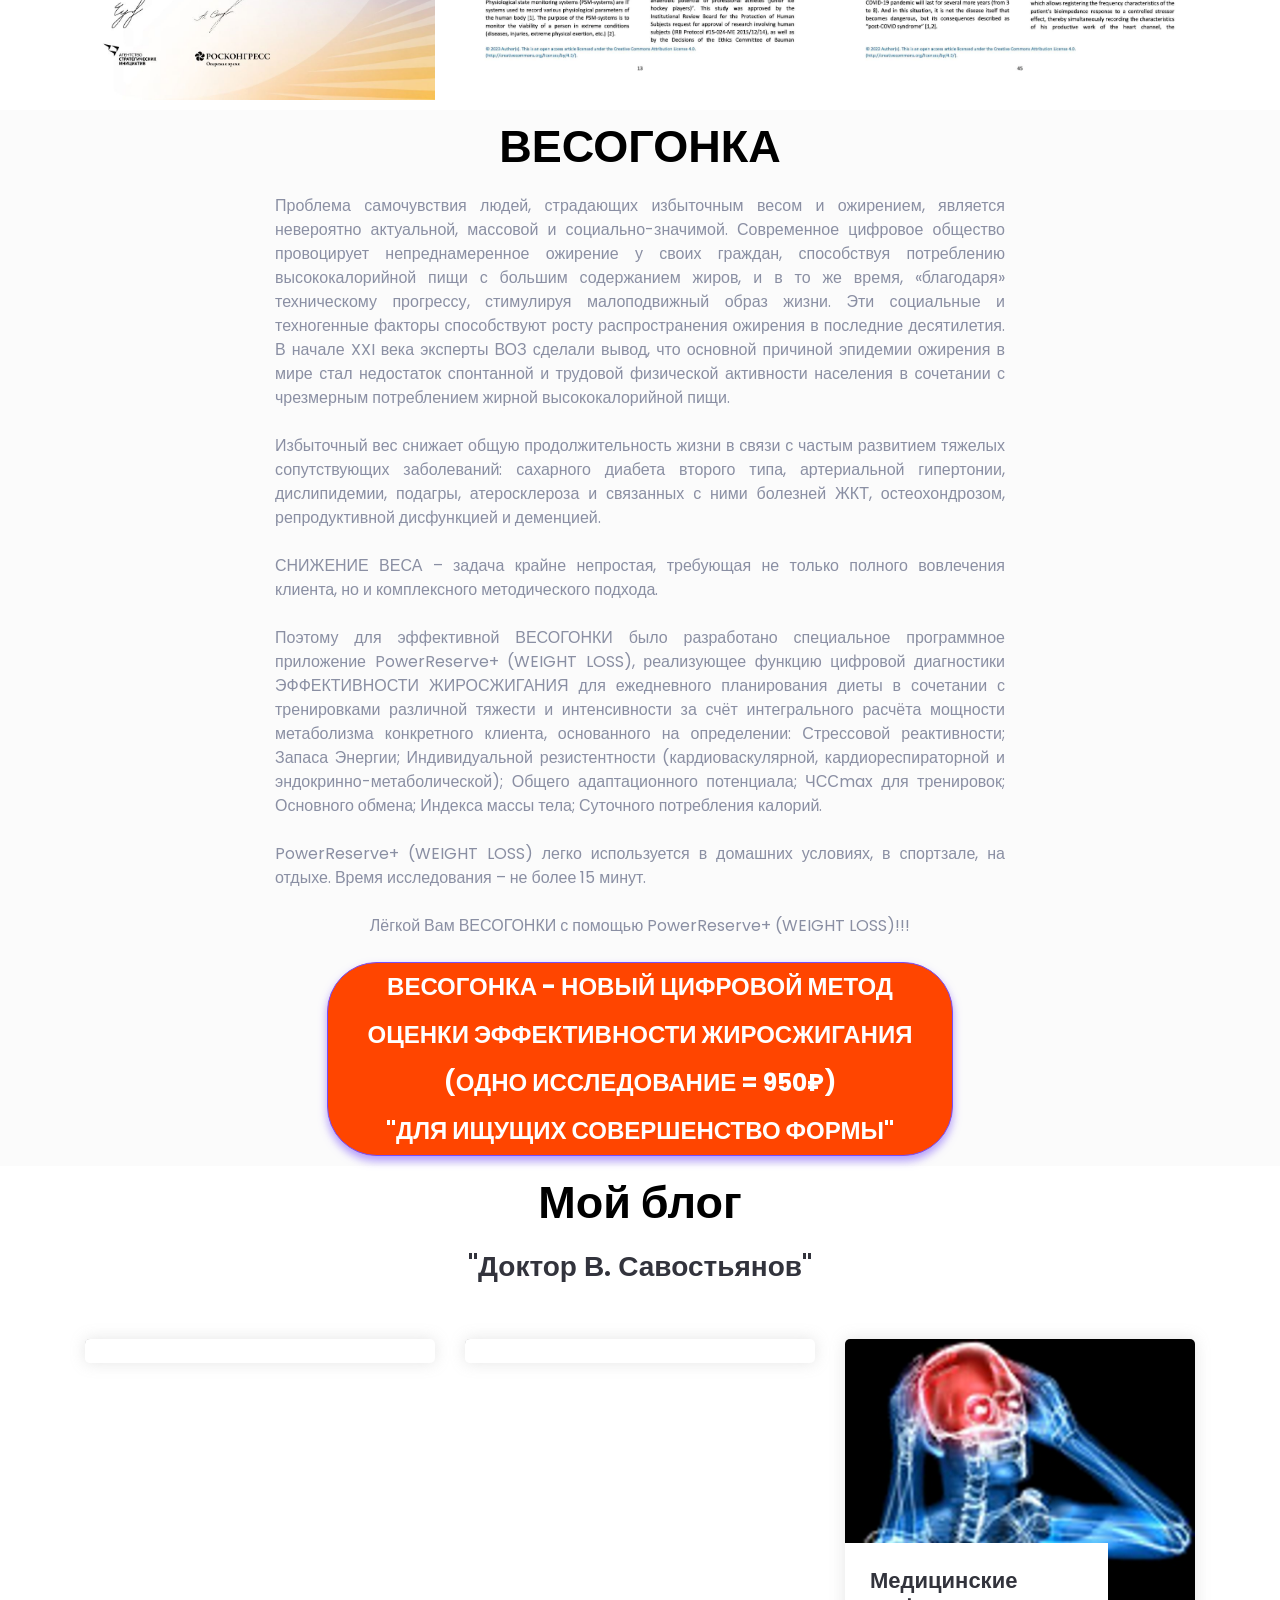
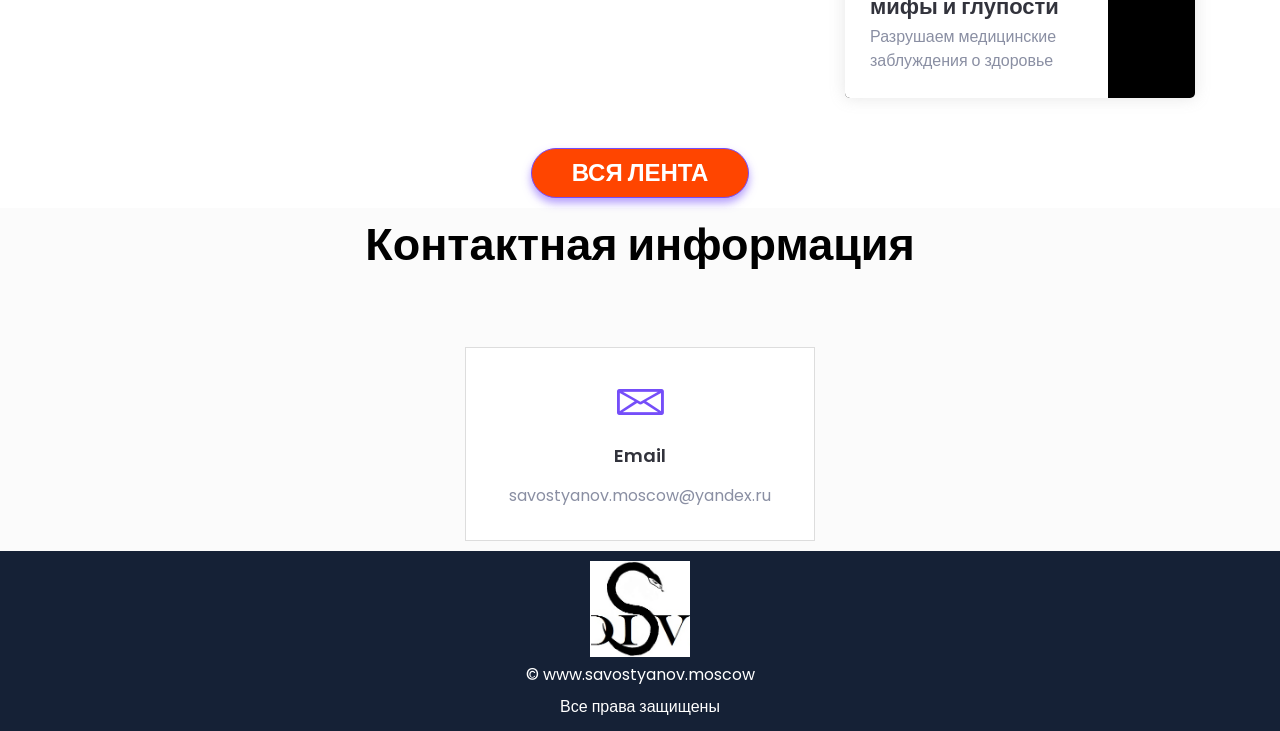
==== commit ca57ce12: "Длинная подпись к кнопке" ====
--- a/public/index.html
+++ b/public/index.html
@@ -139,7 +139,7 @@
                             доктор, тренер, биохакер
                         </p>
                         <a class="main-btn"
-                           href="https://powerreserve.ru/?executantUUID=098f6bcd-4621-3373-8ade-4e832627b4f6">ВЕСОГОНКА</a>
+                           href="#action">ВЕСОГОНКА</a>
                     </div> <!-- header content right -->
                 </div>
                 <div class="col-lg-6 offset-xl-1">
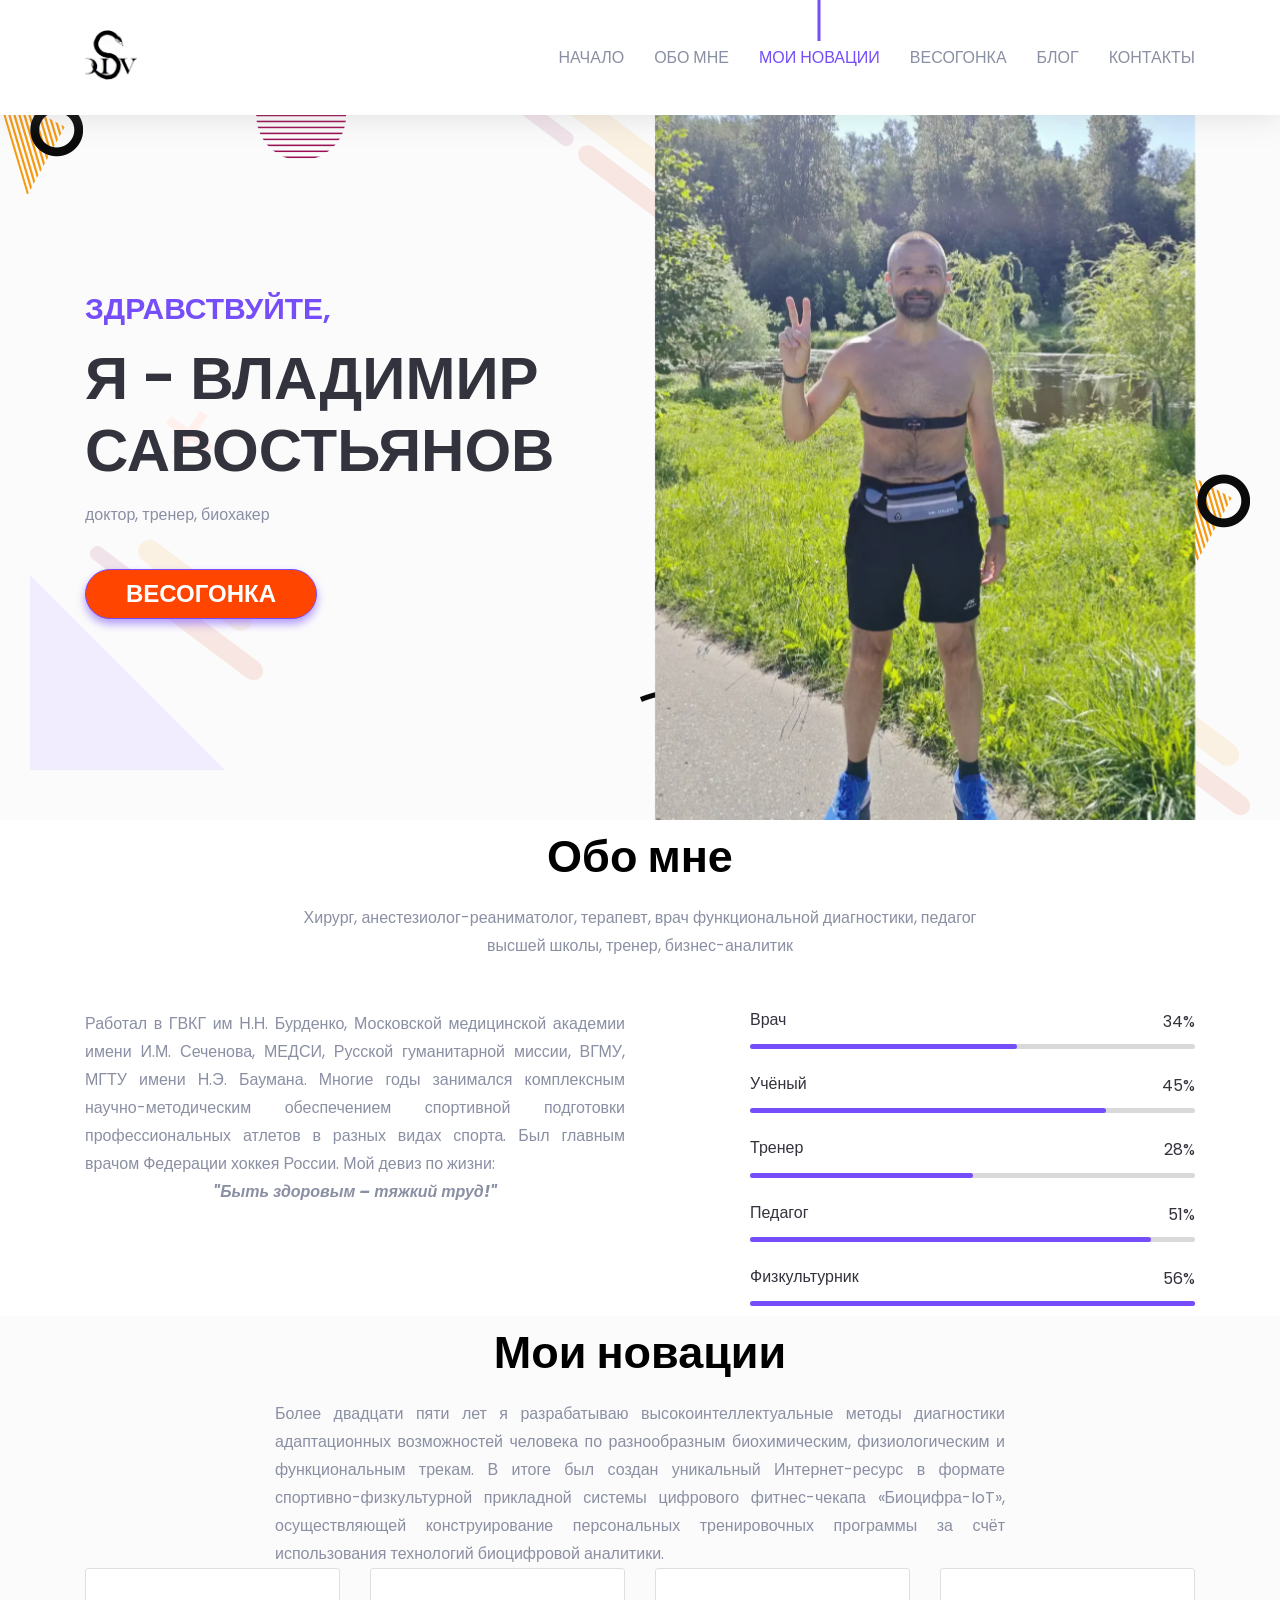
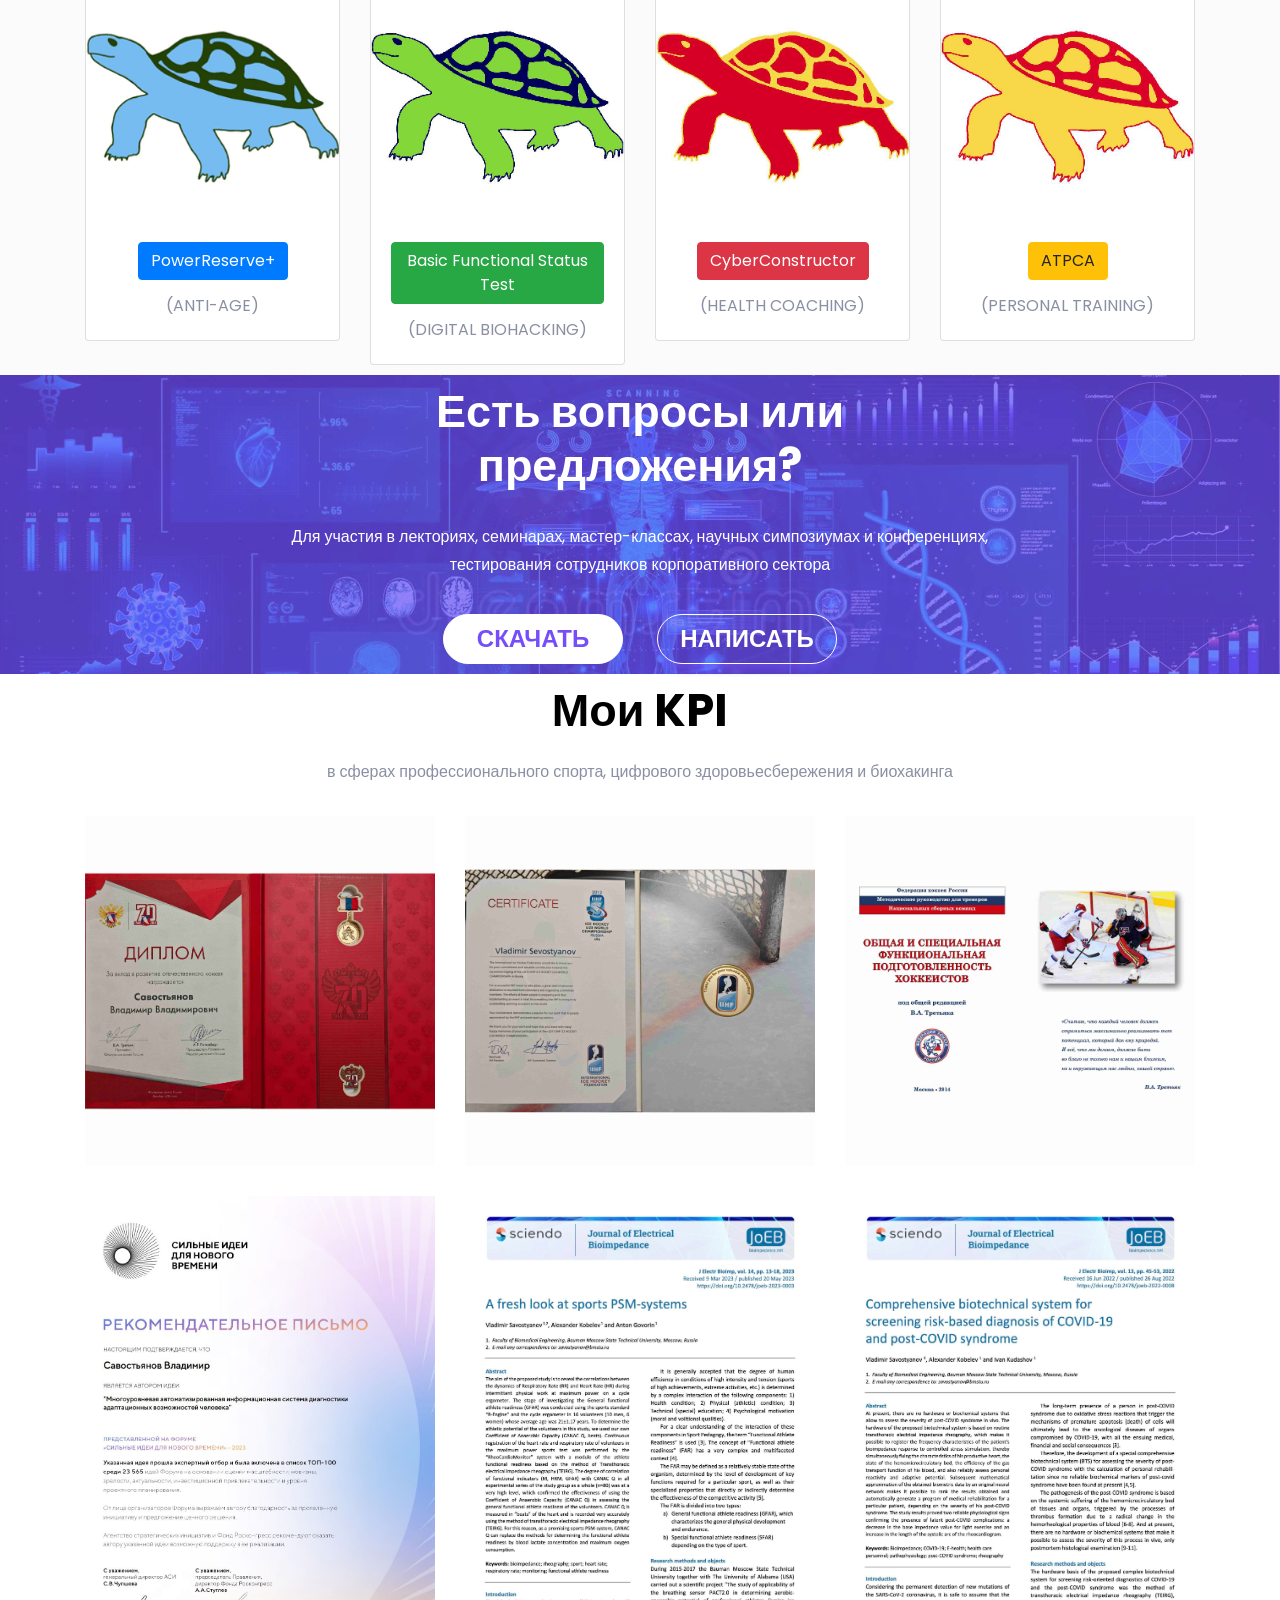
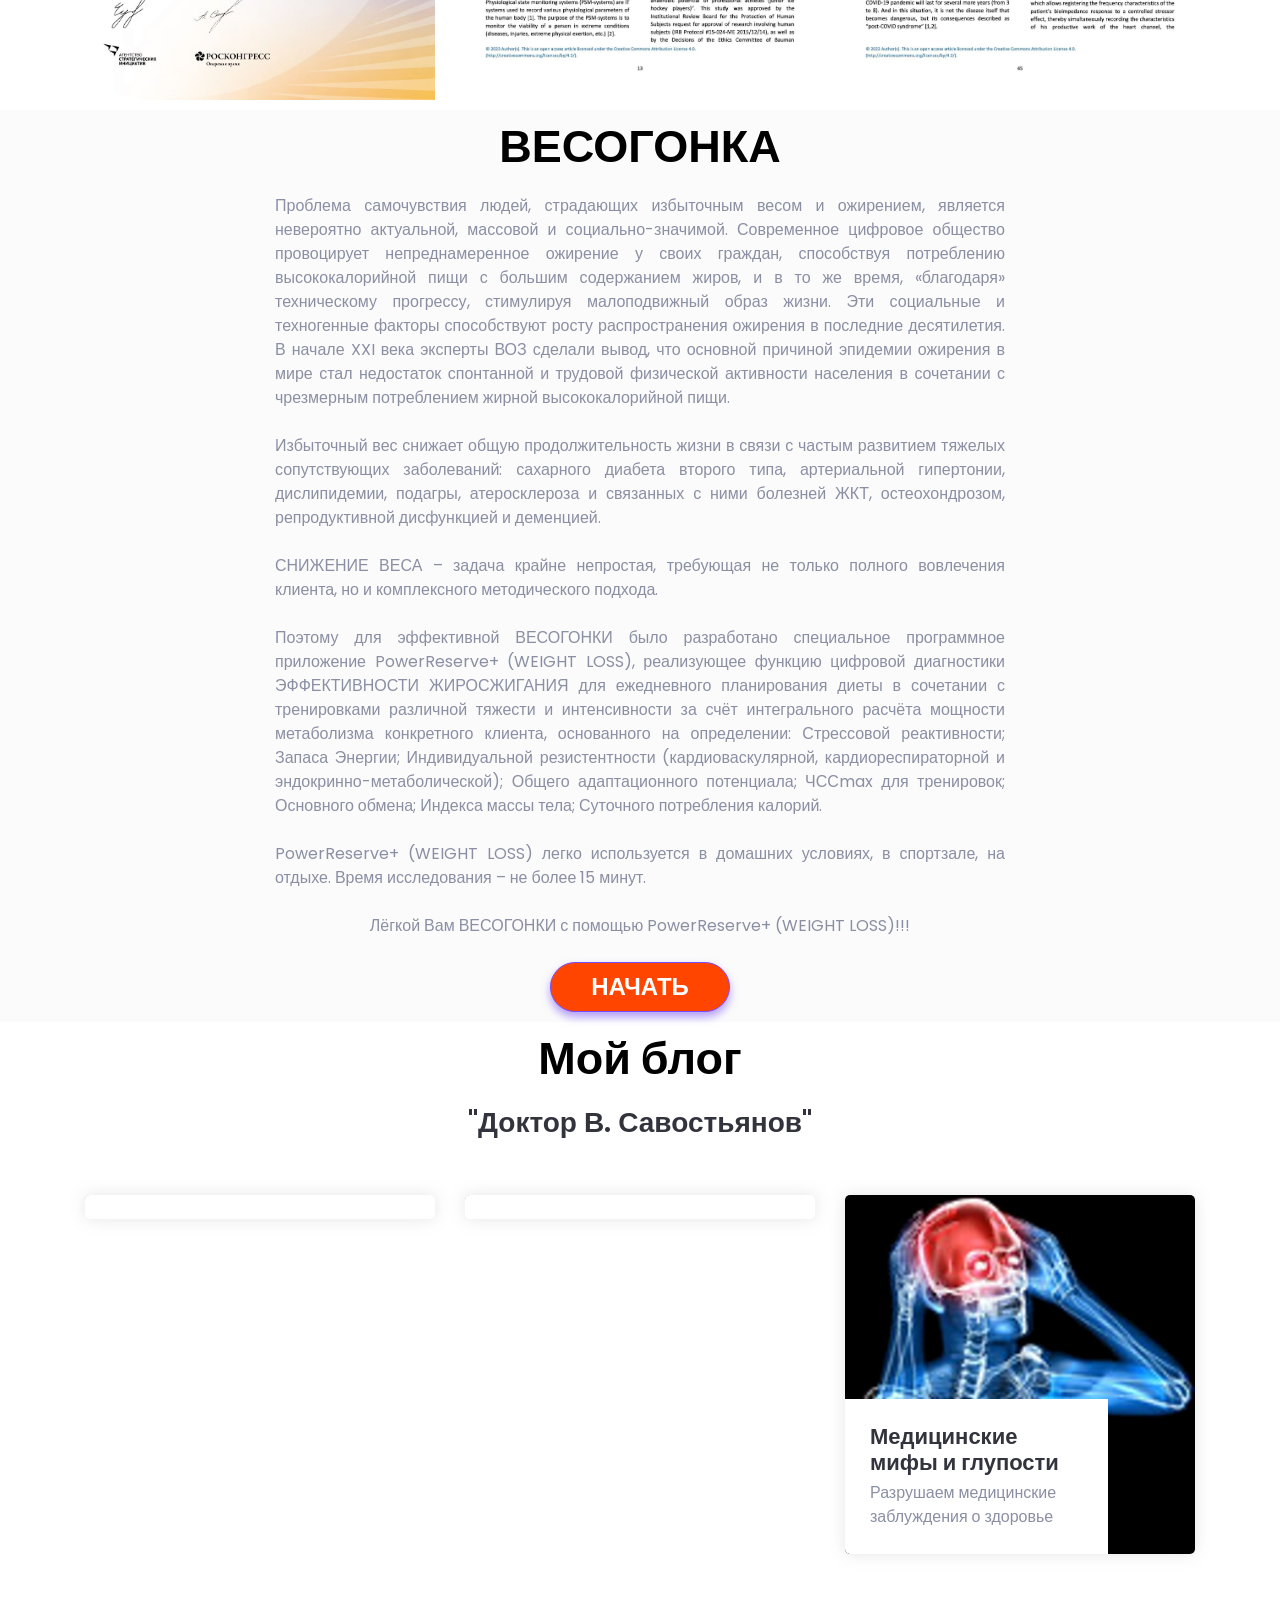
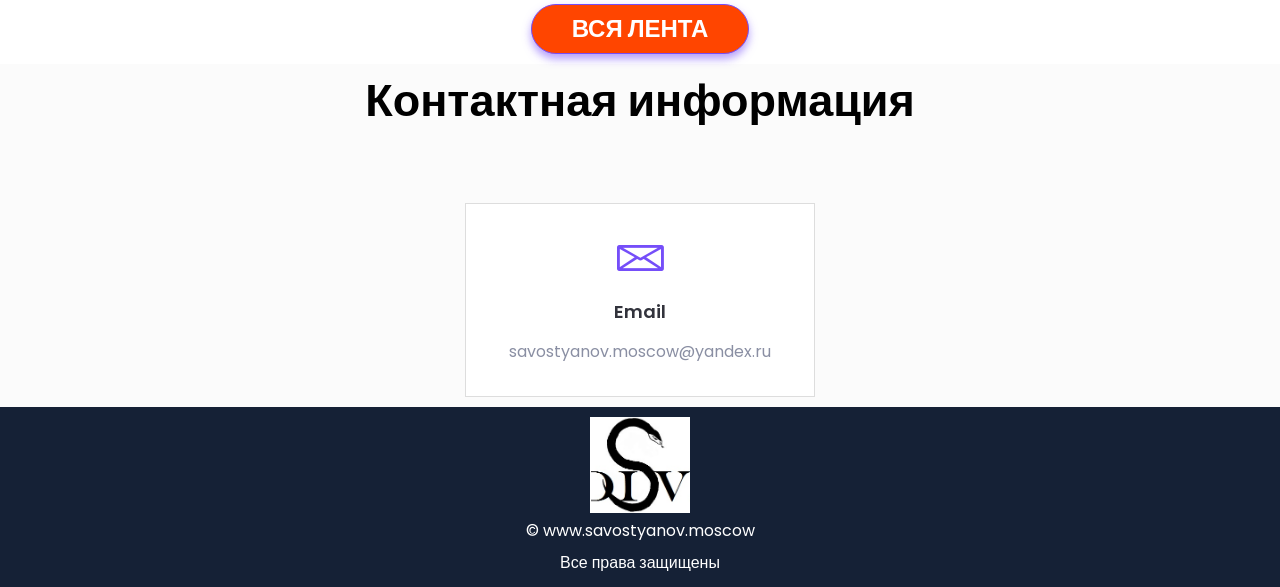
==== commit 016298d4: "Вернул все назад" ====
--- a/public/index.html
+++ b/public/index.html
@@ -139,7 +139,7 @@
                             доктор, тренер, биохакер
                         </p>
                         <a class="main-btn"
-                           href="#action">ВЕСОГОНКА</a>
+                           href="https://powerreserve.ru/?executantUUID=098f6bcd-4621-3373-8ade-4e832627b4f6">ВЕСОГОНКА</a>
                     </div> <!-- header content right -->
                 </div>
                 <div class="col-lg-6 offset-xl-1">
@@ -541,15 +541,7 @@
                 <br/>
                 <div class="section-title text-center">
                     <a class="main-btn"
-                       href="https://powerreserve.ru/?executantUUID=098f6bcd-4621-3373-8ade-4e832627b4f6">
-                        ВЕСОГОНКА - новый цифровой метод
-                        <br/>
-                        оценки ЭФФЕКТИВНОСТИ ЖИРОСЖИГАНИЯ
-                        <br/>
-                        (Одно исследование = 950₽)
-                        <br/>
-                        "Для ищущих совершенство формы"
-                    </a>
+                       href="https://powerreserve.ru/?executantUUID=098f6bcd-4621-3373-8ade-4e832627b4f6">НАЧАТЬ</a>
                 </div>
             </div>
         </div> <!-- row -->
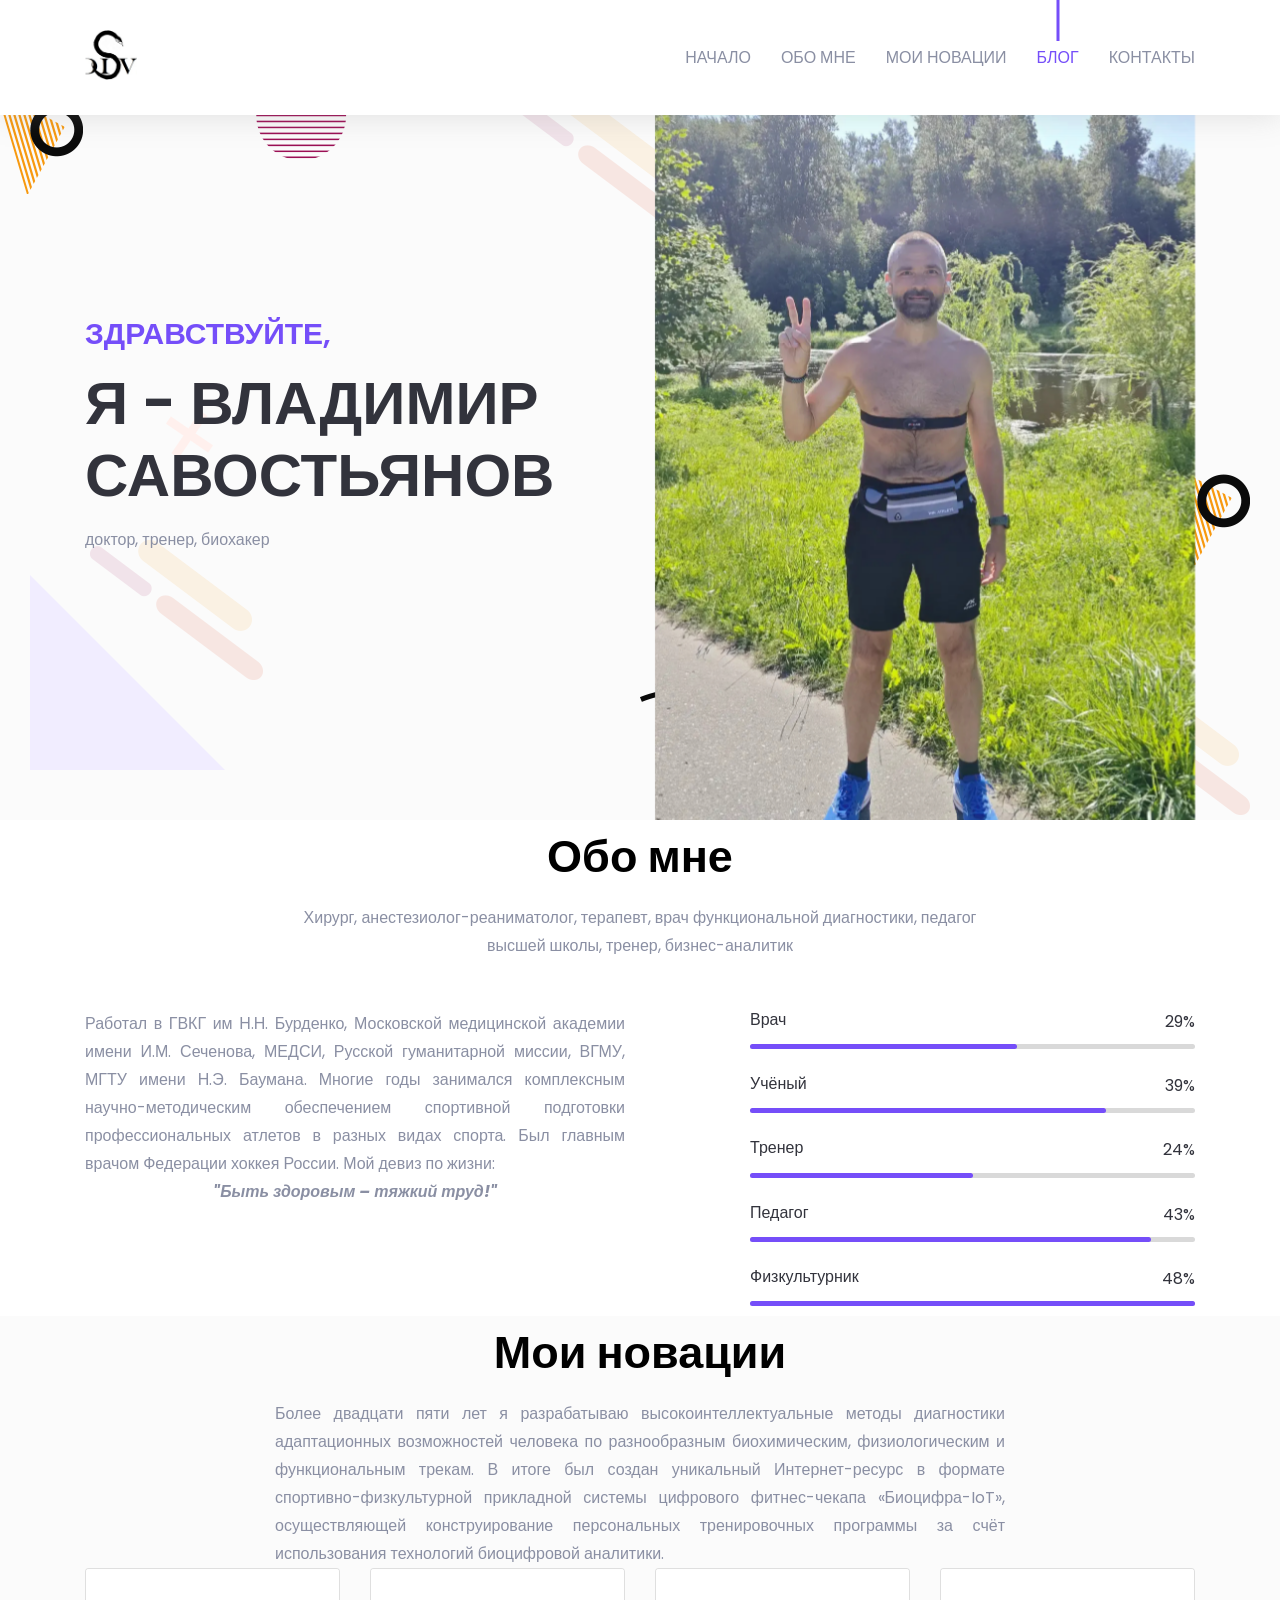
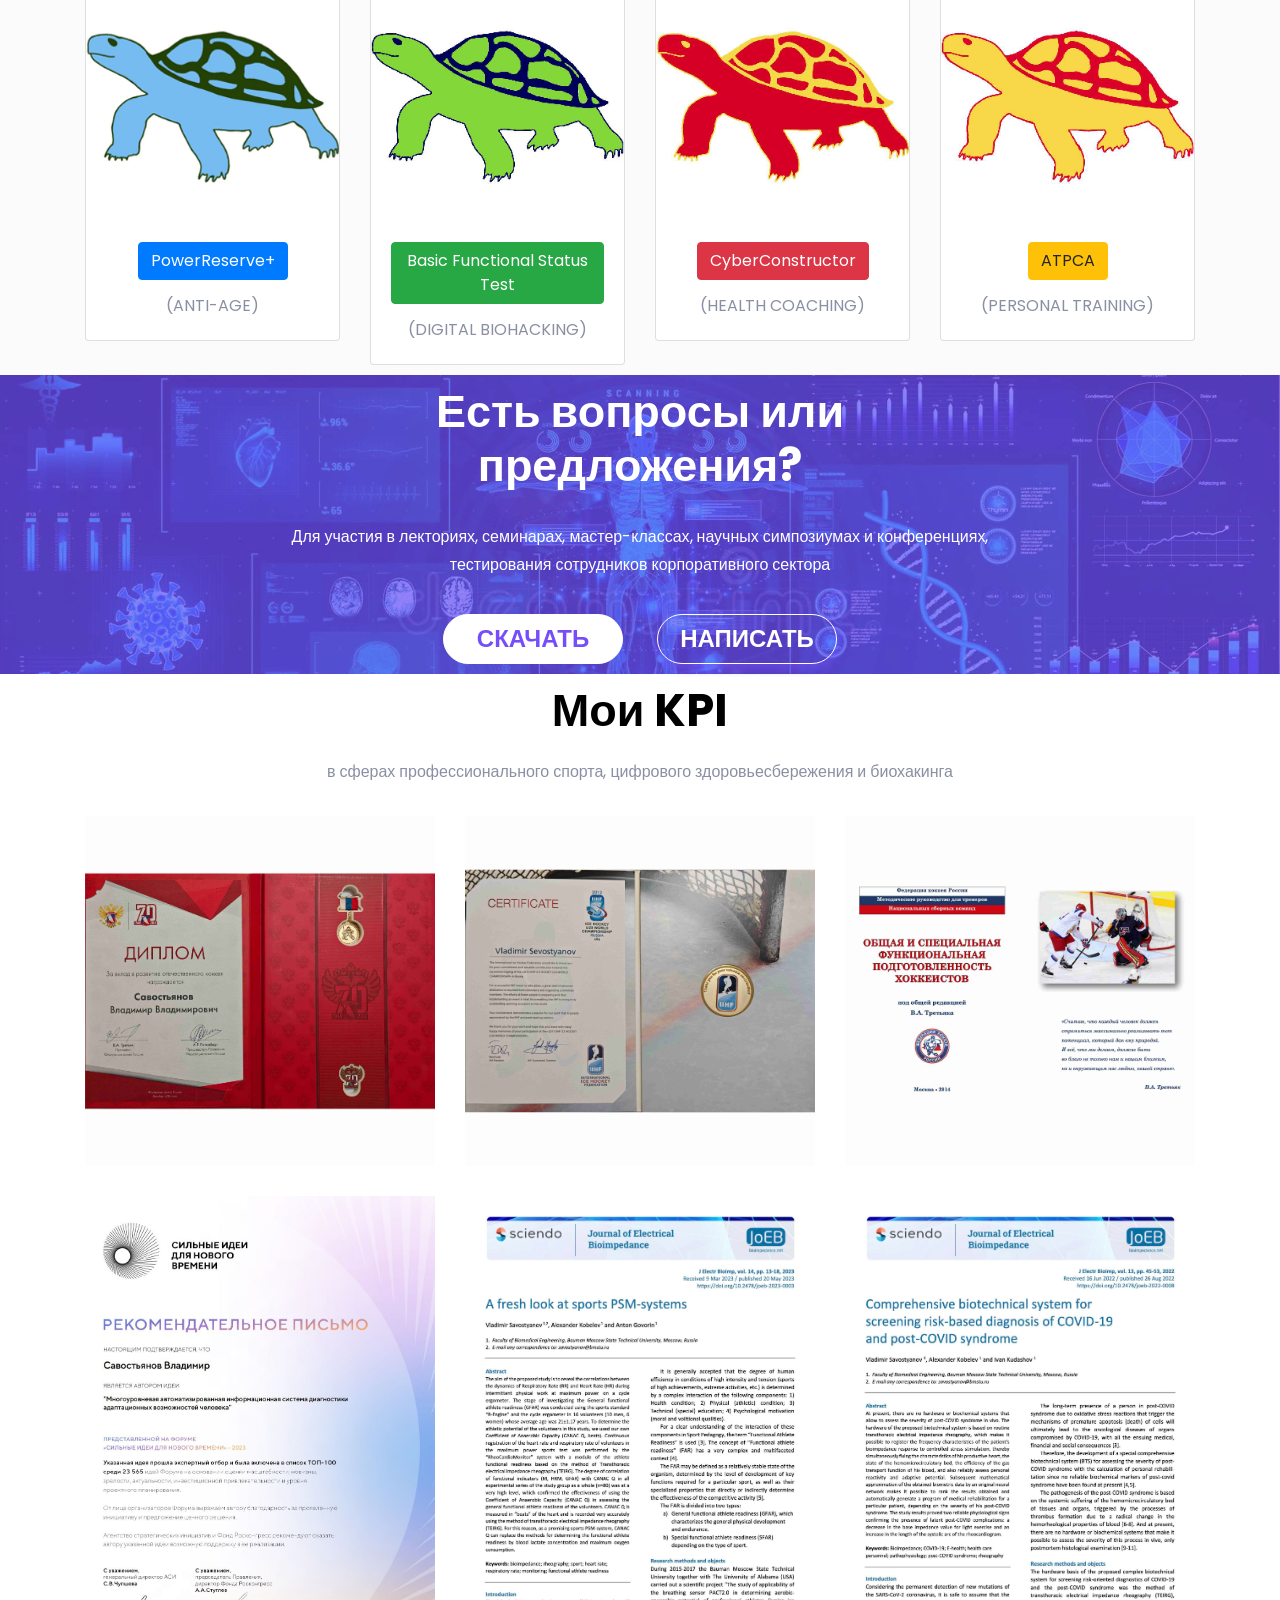
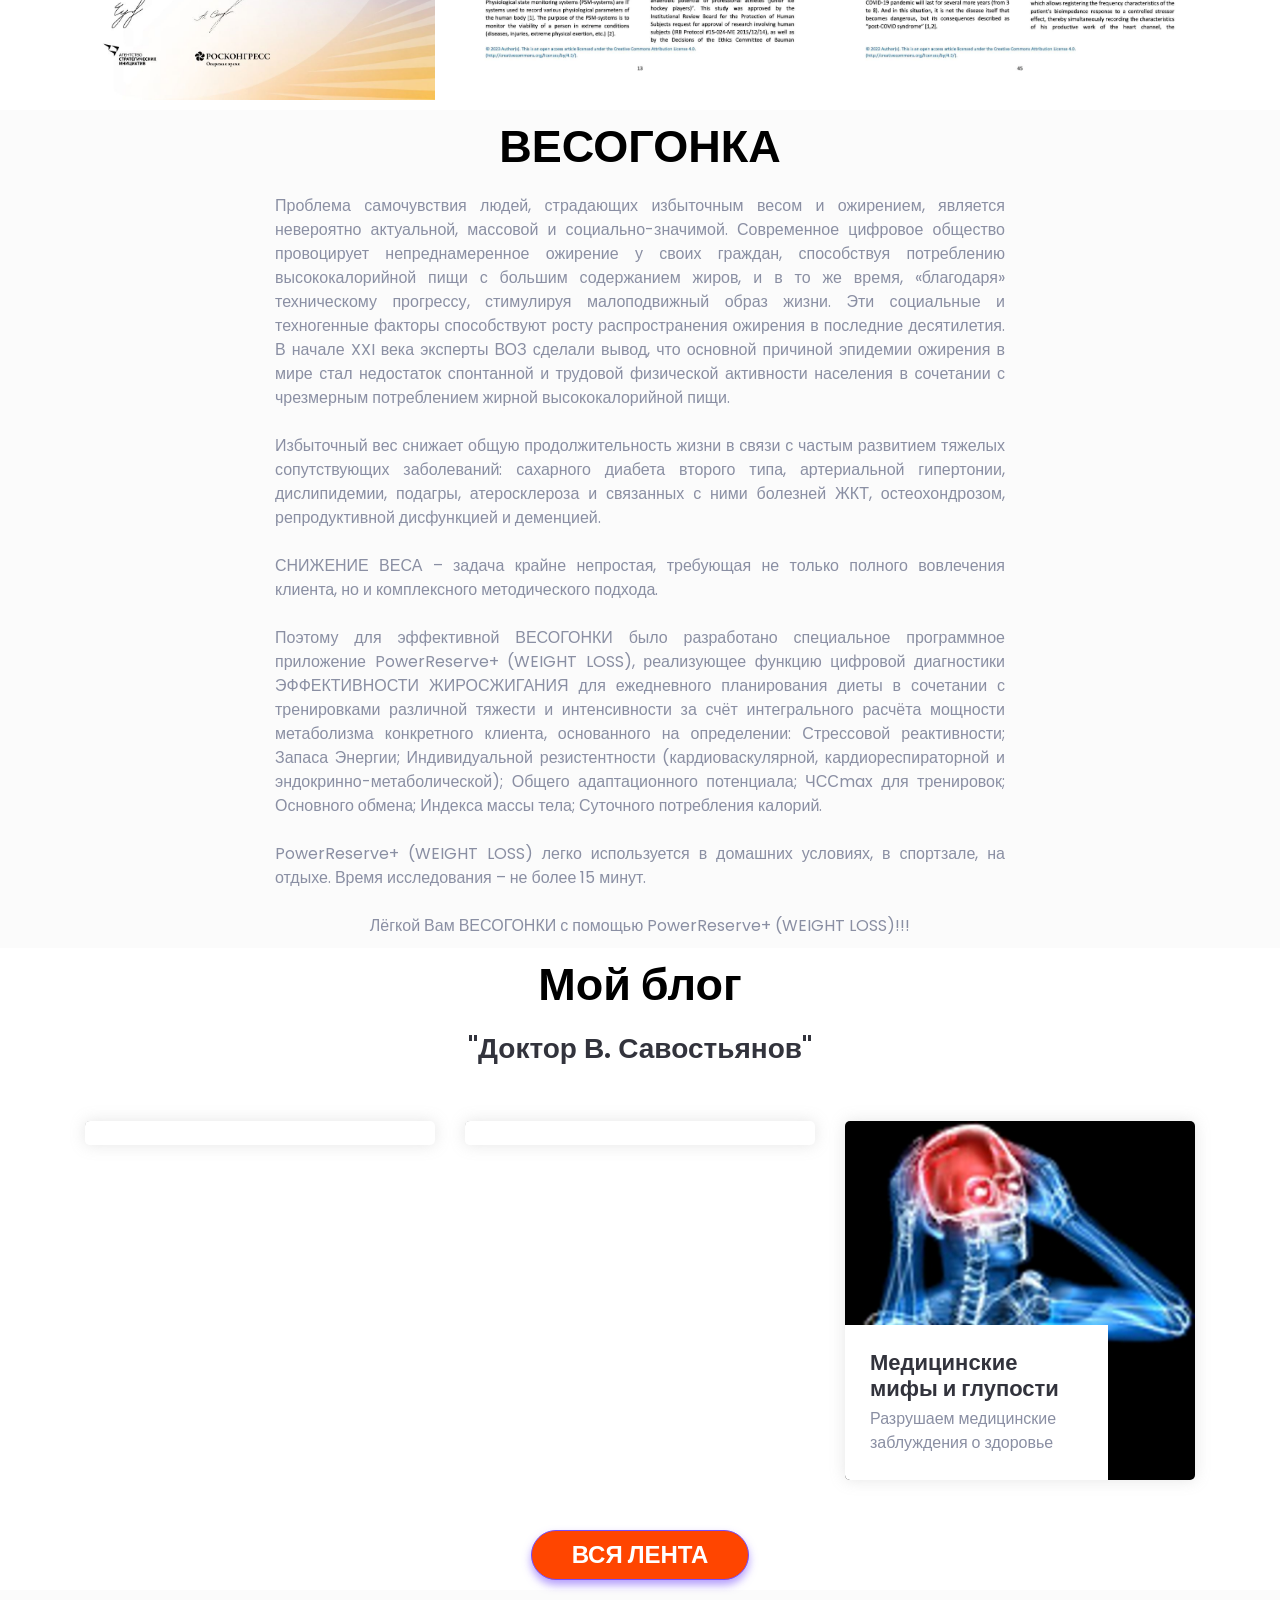
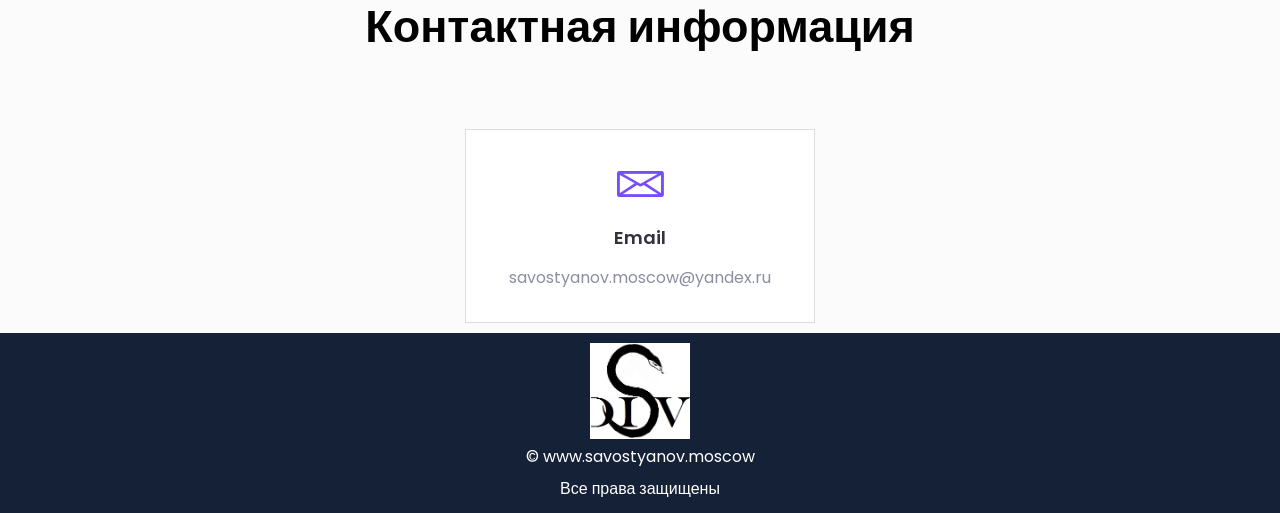
==== commit 31691c05: "Убраны кнопки временно" ====
--- a/public/index.html
+++ b/public/index.html
@@ -84,7 +84,6 @@
                                 <li class="nav-item active"><a class="page-scroll" href="#home">Начало</a></li>
                                 <li class="nav-item"><a class="page-scroll" href="#about">Обо мне</a></li>
                                 <li class="nav-item"><a class="page-scroll" href="#service">Мои новации</a></li>
-                                <li class="nav-item"><a class="page-scroll" href="#action">ВЕСОГОНКА</a></li>
                                 <li class="nav-item"><a class="page-scroll" href="#blog">Блог</a></li>
                                 <li class="nav-item"><a class="page-scroll" href="#contact">Контакты</a></li>
                             </ul>
@@ -138,8 +137,6 @@
                         <p>
                             доктор, тренер, биохакер
                         </p>
-                        <a class="main-btn"
-                           href="https://powerreserve.ru/?executantUUID=098f6bcd-4621-3373-8ade-4e832627b4f6">ВЕСОГОНКА</a>
                     </div> <!-- header content right -->
                 </div>
                 <div class="col-lg-6 offset-xl-1">
@@ -538,11 +535,6 @@
                 <div class="section-title text-center">
                     Лёгкой Вам ВЕСОГОНКИ с помощью PowerReserve+ (WEIGHT LOSS)!!!
                 </div> <!-- section title -->
-                <br/>
-                <div class="section-title text-center">
-                    <a class="main-btn"
-                       href="https://powerreserve.ru/?executantUUID=098f6bcd-4621-3373-8ade-4e832627b4f6">НАЧАТЬ</a>
-                </div>
             </div>
         </div> <!-- row -->
     </div> <!-- container -->
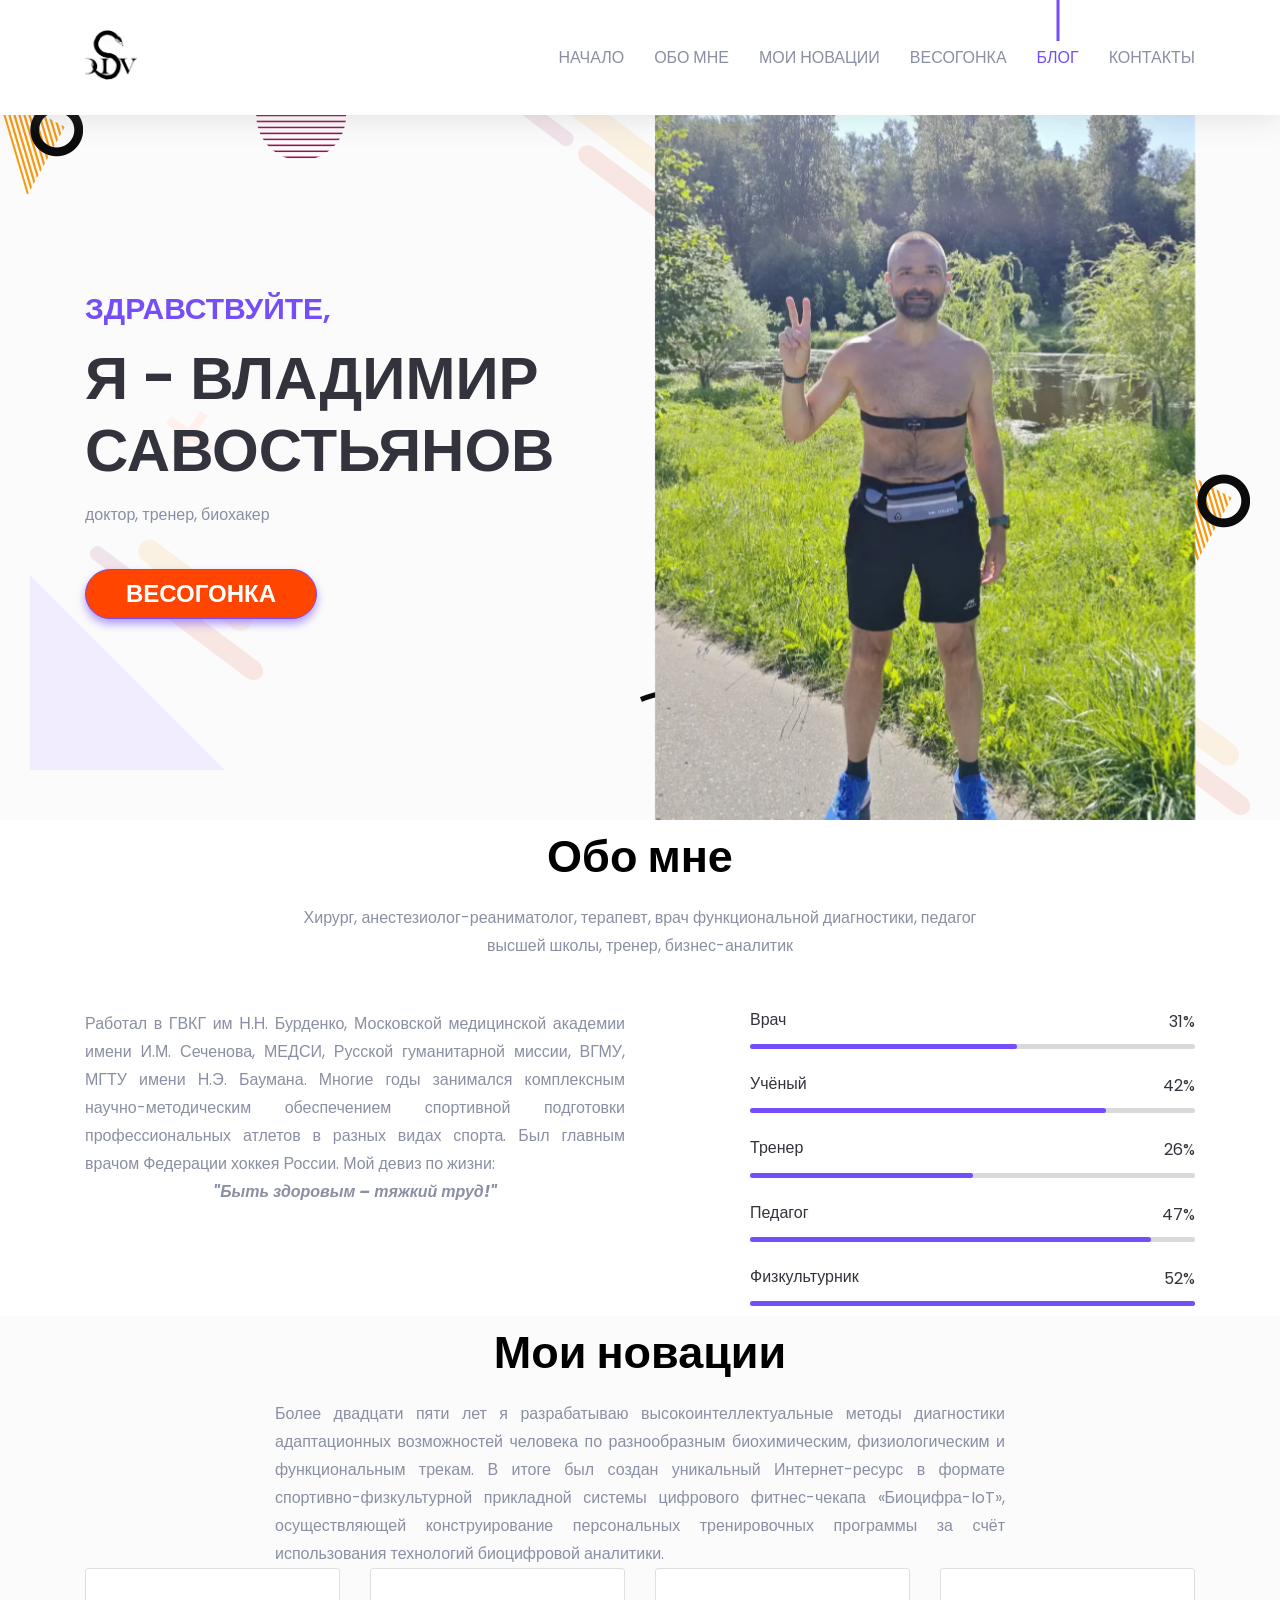
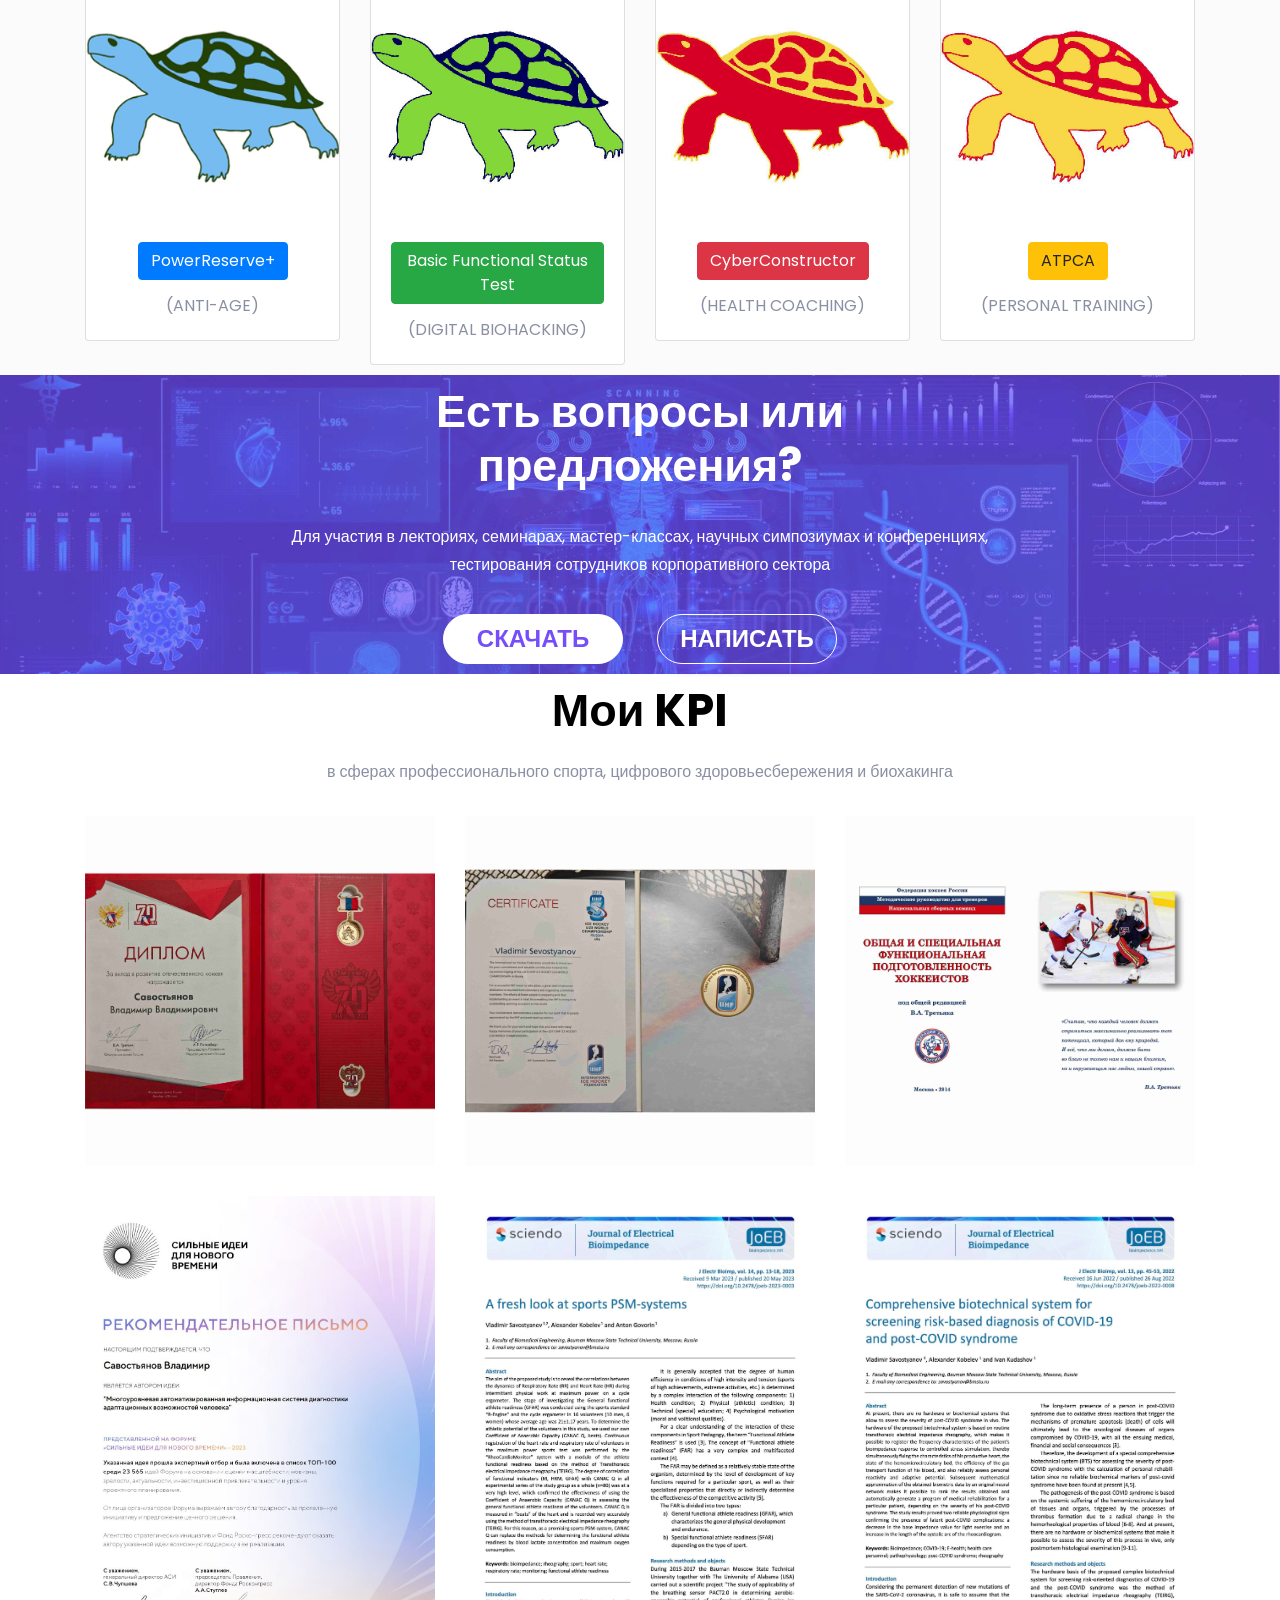
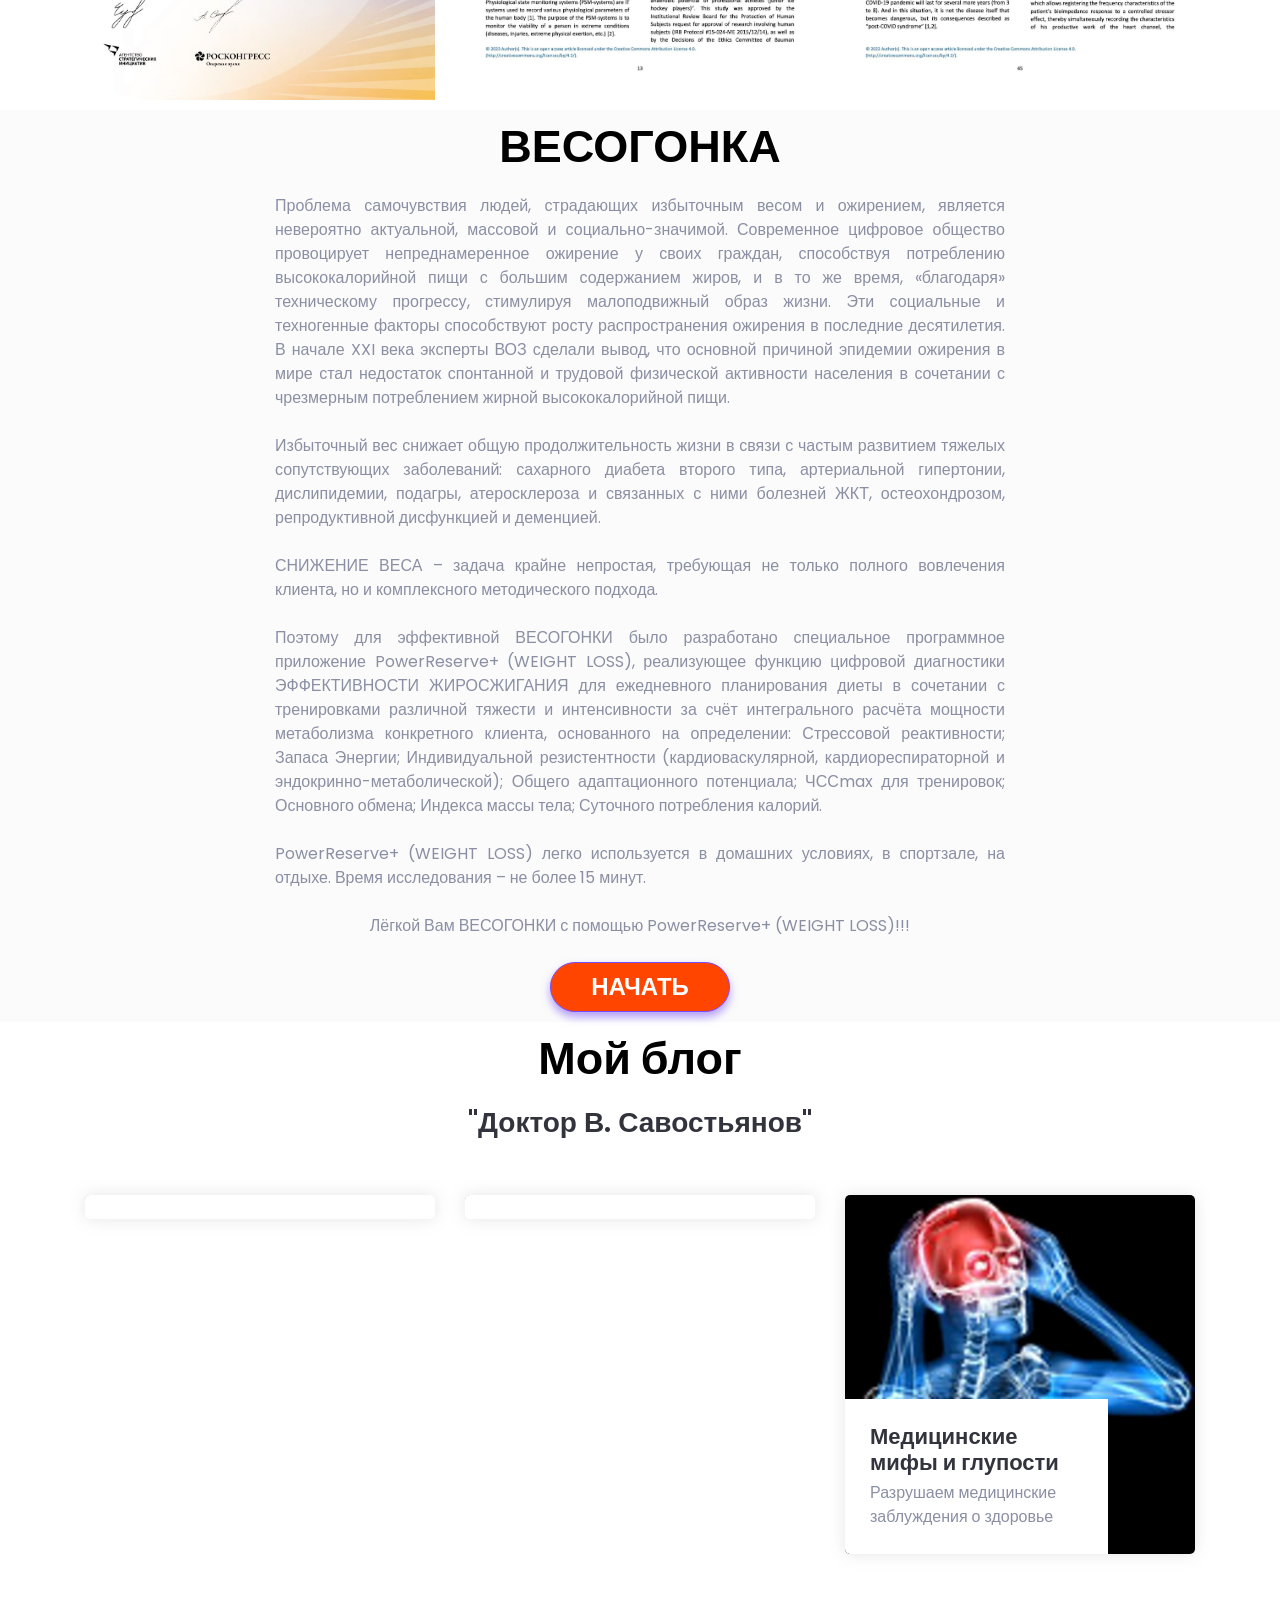
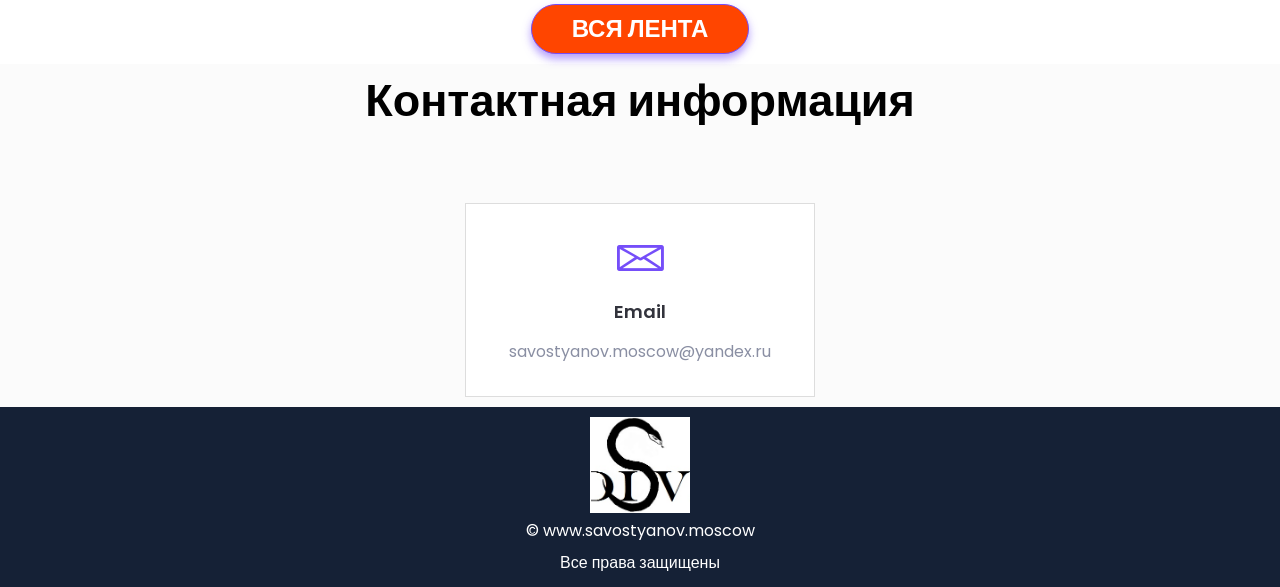
==== commit 1056f337: "Кнопка "весогонка" возвращена" ====
--- a/public/index.html
+++ b/public/index.html
@@ -84,6 +84,7 @@
                                 <li class="nav-item active"><a class="page-scroll" href="#home">Начало</a></li>
                                 <li class="nav-item"><a class="page-scroll" href="#about">Обо мне</a></li>
                                 <li class="nav-item"><a class="page-scroll" href="#service">Мои новации</a></li>
+                                <li class="nav-item"><a class="page-scroll" href="#action">ВЕСОГОНКА</a></li>
                                 <li class="nav-item"><a class="page-scroll" href="#blog">Блог</a></li>
                                 <li class="nav-item"><a class="page-scroll" href="#contact">Контакты</a></li>
                             </ul>
@@ -137,6 +138,8 @@
                         <p>
                             доктор, тренер, биохакер
                         </p>
+                        <a class="main-btn"
+                           href="https://powerreserve.ru/?executantUUID=098f6bcd-4621-3373-8ade-4e832627b4f6">ВЕСОГОНКА</a>
                     </div> <!-- header content right -->
                 </div>
                 <div class="col-lg-6 offset-xl-1">
@@ -535,6 +538,11 @@
                 <div class="section-title text-center">
                     Лёгкой Вам ВЕСОГОНКИ с помощью PowerReserve+ (WEIGHT LOSS)!!!
                 </div> <!-- section title -->
+                <br/>
+                <div class="section-title text-center">
+                    <a class="main-btn"
+                       href="https://powerreserve.ru/?executantUUID=098f6bcd-4621-3373-8ade-4e832627b4f6">НАЧАТЬ</a>
+                </div>
             </div>
         </div> <!-- row -->
     </div> <!-- container -->
